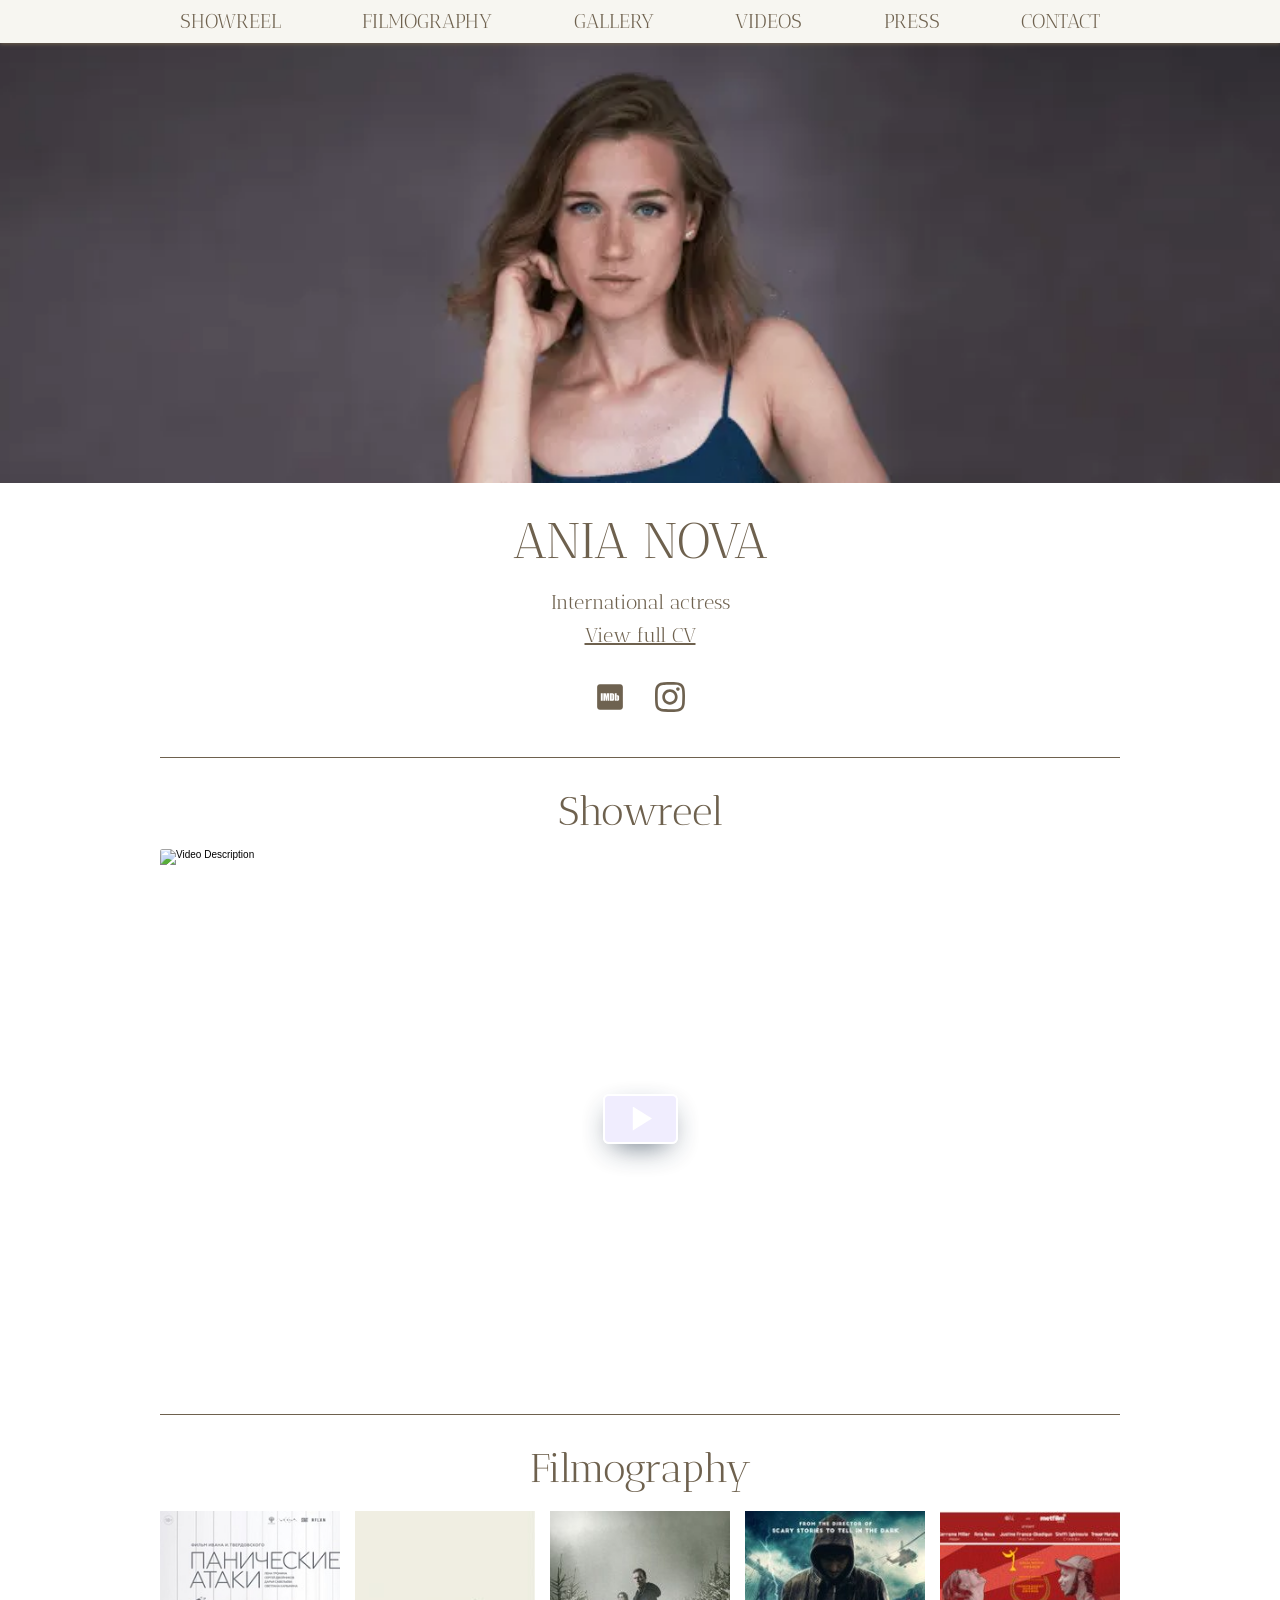
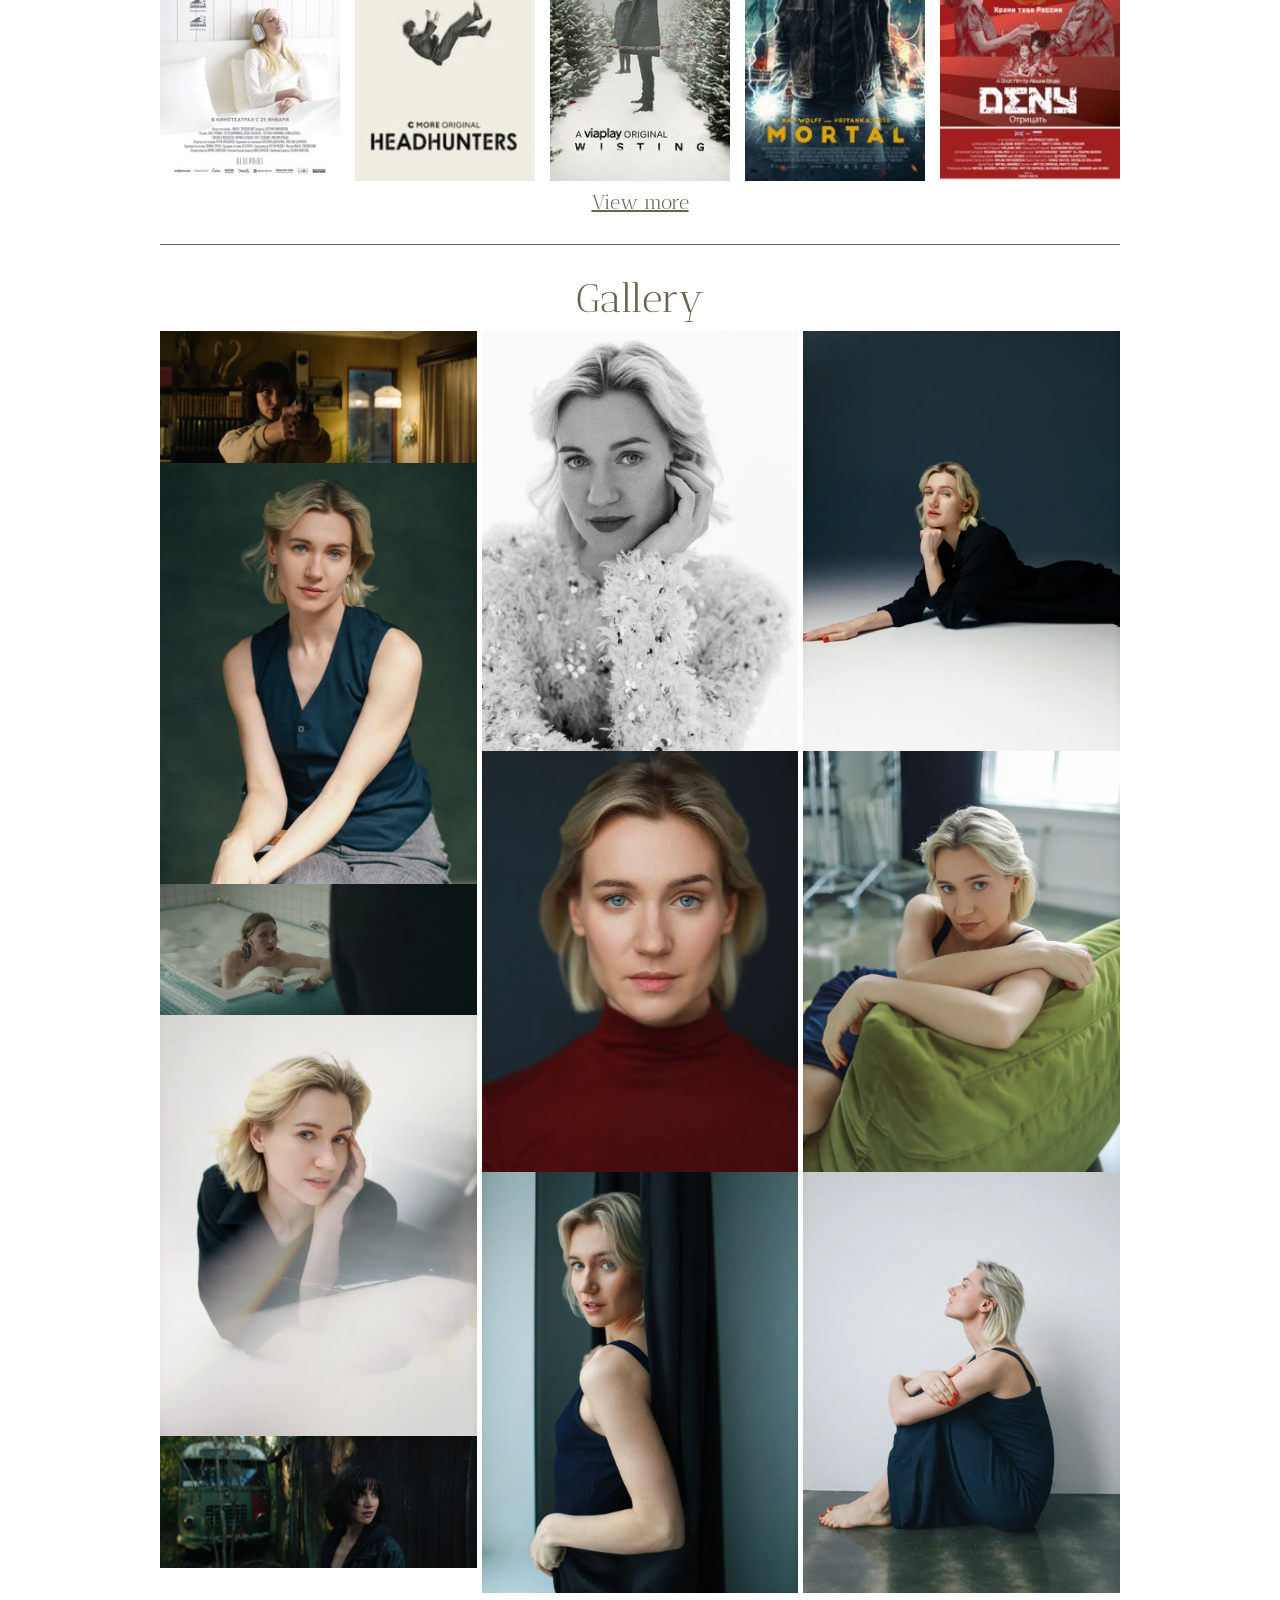
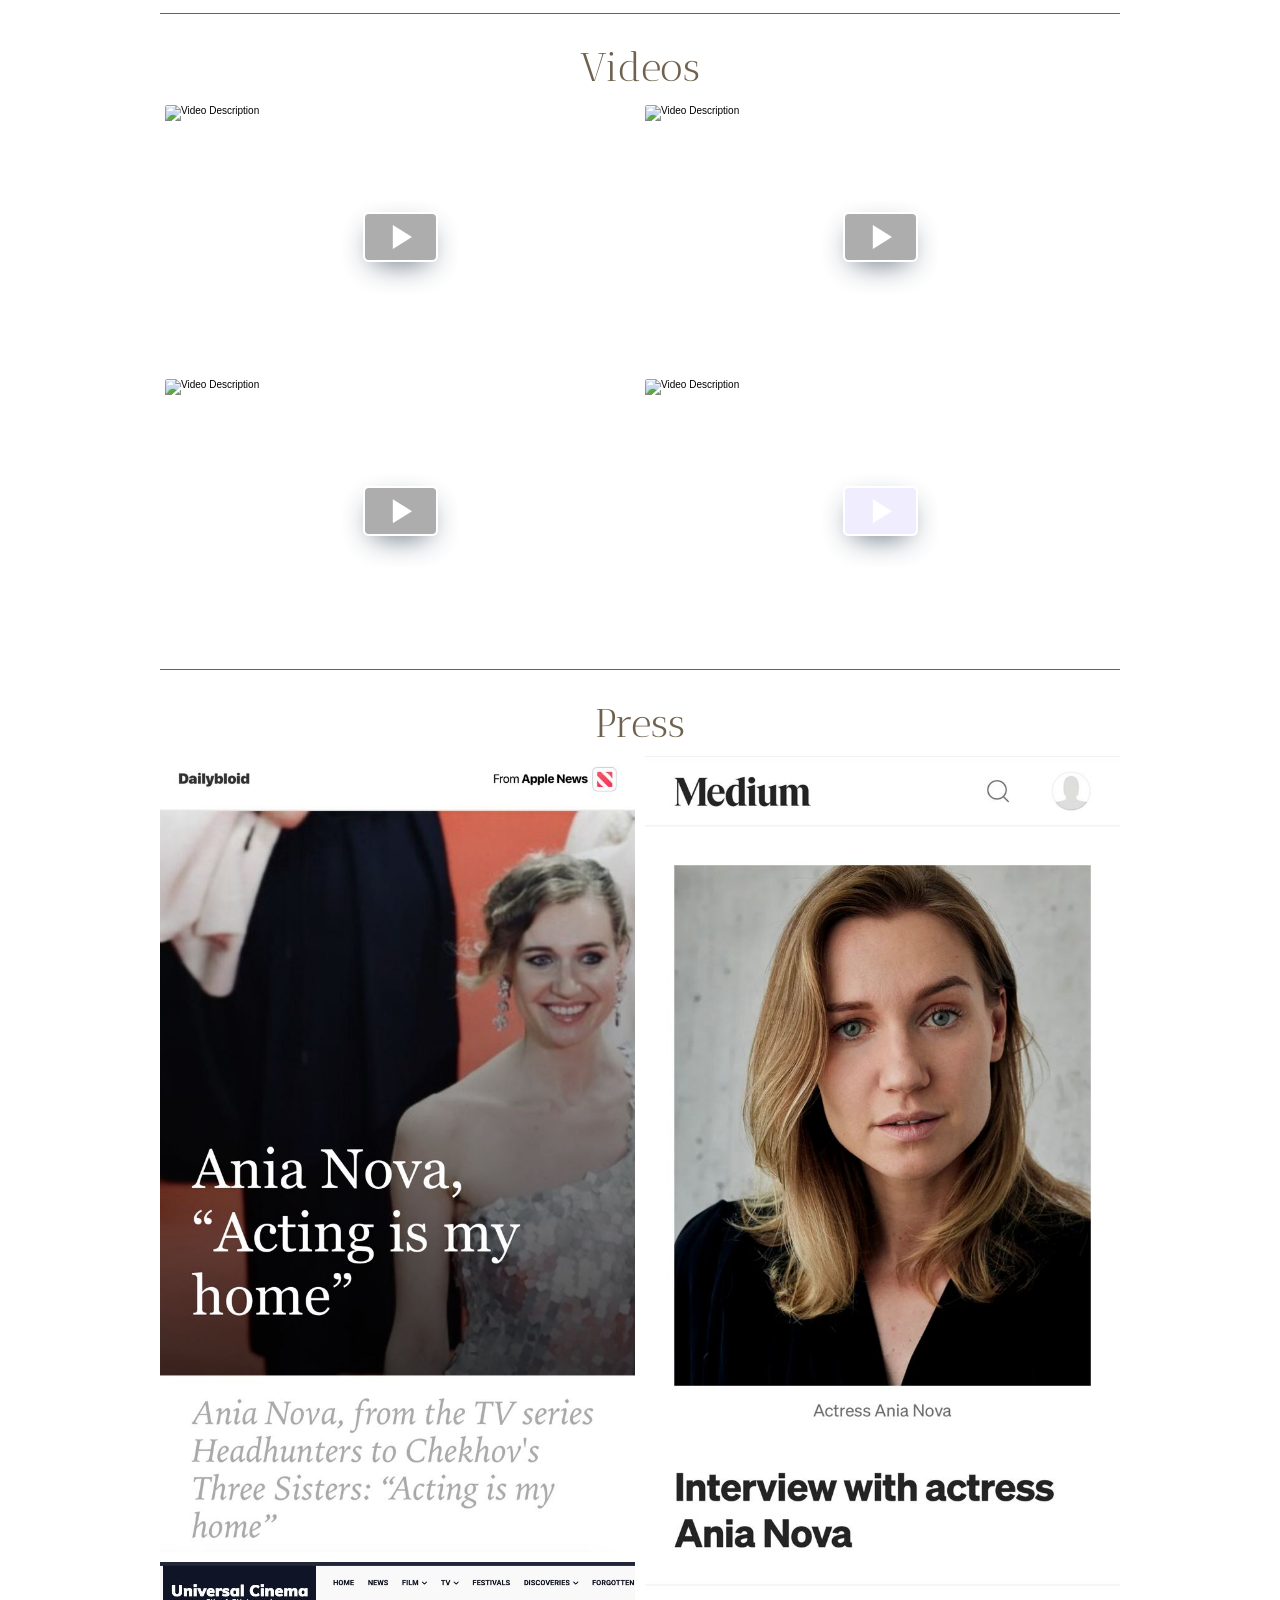
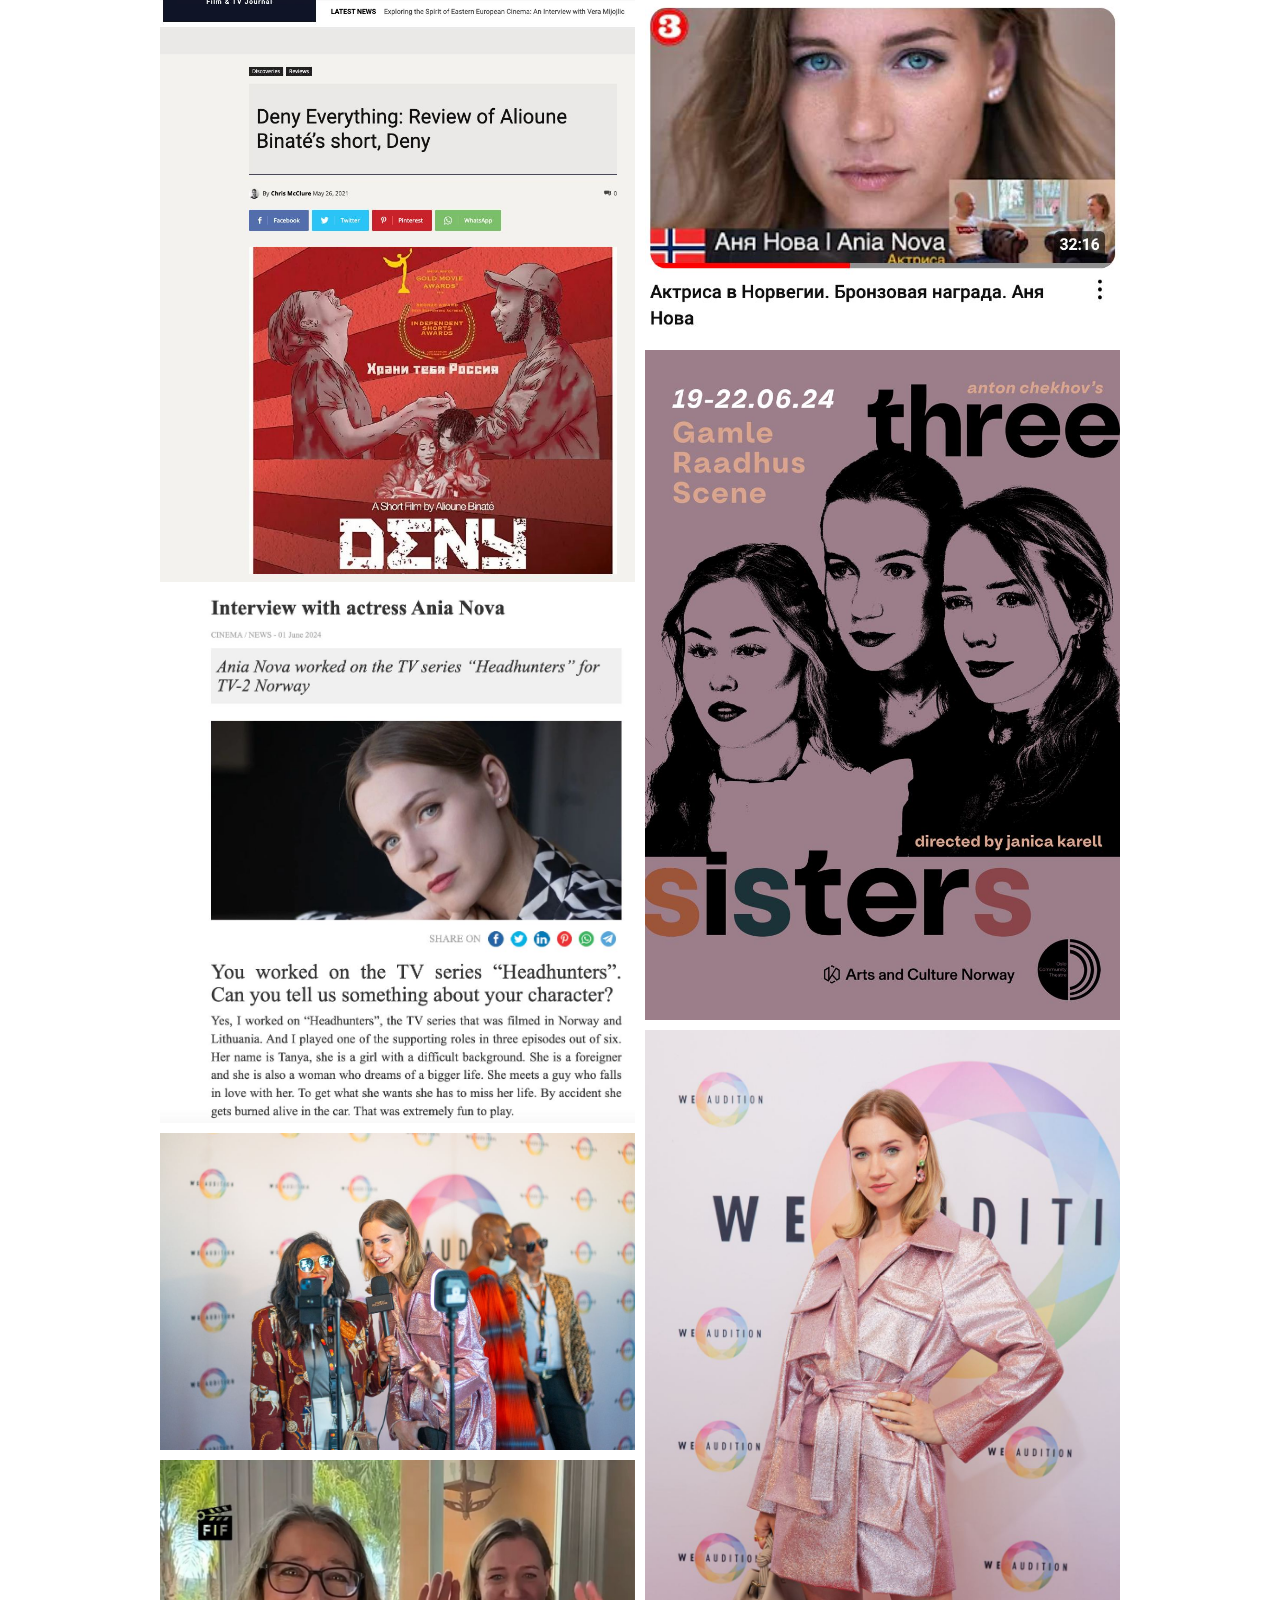
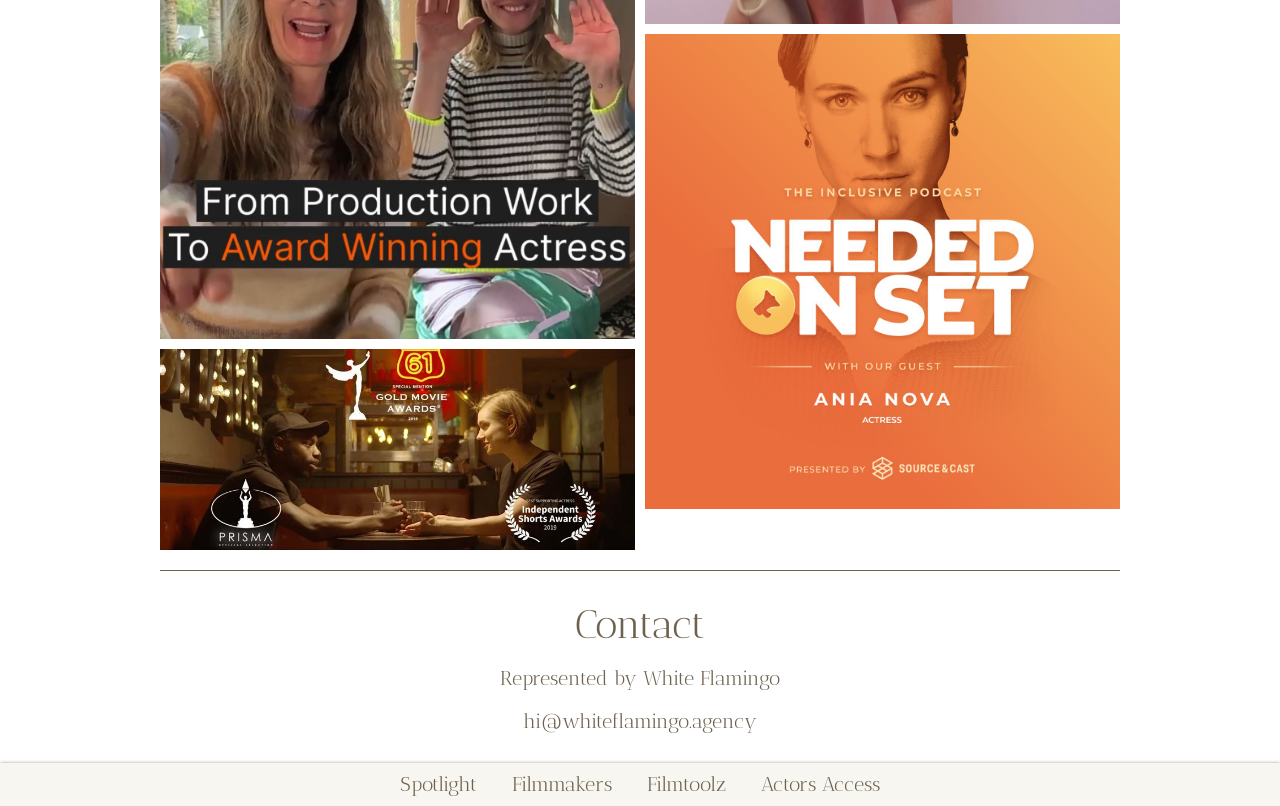
==== index.html @ 38ccf184 "Add files via upload" ====
<!DOCTYPE html>
<html lang="en">
  <head>
    <meta charset="UTF-8" />
    <meta name="description" content="International award-winning actress graduated from MetFilm School London, known for Hysteria (2023), Headhunters (2022), Wisting (2021) ..." />
    <meta http-equiv="X-UA-Compatible" content="IE=edge" />
    <meta name="viewport" content="width=device-width, initial-scale=1.0" />
    <link rel="stylesheet" href="normalize.css" />
    <link rel="stylesheet" href="gallery.css" />
    <link rel="stylesheet" href="styles.css" />
    <link rel="preconnect" href="https://fonts.googleapis.com" />
    <link rel="preconnect" href="https://fonts.gstatic.com" crossorigin />
    <link href="https://fonts.googleapis.com/css2?family=Antic+Didone&display=block" rel="stylesheet" />
    <link href="https://maxcdn.bootstrapcdn.com/font-awesome/4.2.0/css/font-awesome.min.css" rel="stylesheet" />
    <script src="https://cdnjs.cloudflare.com/ajax/libs/jquery/2.1.3/jquery.min.js"></script>
    <title>Ania Nova</title>

    <style>
      body {
          font-family: Arial, sans-serif;
          margin: 0;
          padding: 0;
      }

      .filmography {
          display: grid;
          grid-template-columns: repeat(5, 1fr); /* 5 columns on desktop */
          gap: 10px; /* Space between images */
          padding: 20px;
      }

      .filmography img {
          width: 100%; /* Full width of the grid cell */
          height: auto; /* Maintain aspect ratio */
      }

      /* Mobile styles */
      @media (max-width: 768px) {
          .filmography {
              grid-template-columns: 1fr; /* 1 column on mobile */
          }
      }
  </style>

  </head>

  <body>
    <main>
      <div class="header-outer">
        <div class="topnav-960-container">
          <div class="topnav" id="myTopnav">
            <a href="#showreel">SHOWREEL</a>
            <a href="#filmography">FILMOGRAPHY</a>
            <a href="#gallery">GALLERY</a>
            <a href="#videos">VIDEOS</a>
            <a href="#press">PRESS</a>
            <a href="#contact">CONTACT</a>
            <a href="javascript:void(0);" class="icon" onclick="myFunction()" title="">&#9776;</a>
          </div>
        </div>
      </div>

      <section id="hero-container">
        <picture>
          <source type="image/webp" srcset="./static/hero/ania-nova-hero-911.webp 1x, ./static/hero/ania-nova-hero-1356.webp 1.5x, ./static/hero/ania-nova-hero-1706.webp 2x" />
          <img class="hero-image" src="./static/hero/ania-nova-hero-911.webp" alt="" />
        </picture>
      </section>

      <section id="business-card">
        <h1>ANIA NOVA</h1>
        <div style="text-align: center; width: 100%">
          <p>International actress</p>
          <p style="text-decoration: underline"><a href="./static/Ania%20Nova%20CV.pdf" target="_blank"> View full CV</a></p>
        </div>

        <article id="icons-rename-mf" class="footer-outer" style="background-color: white; width: 25%">
          <div class="footer-inner">
            <div class="horizontal-divider-for-footer-icons">
              <div class="icon-round-container">
                <a href="https://www.imdb.com/name/nm7837597/" target="_blank"><img class="icon-round" src="./static/imdb.svg" alt="something" /></a>
              </div>
              <div class="icon-round-container">
                <a href="https://www.instagram.com/ania__nova/" target="_blank"><img class="icon-round" src="./static/instagram.svg" alt="something" /></a>
              </div>
            </div>
          </div>
        </article>
      </section>

      <section id="showreel">
        <h2>Showreel</h2>

        <vimeo-embed class="yt-video-sizing">
          <img id="vthum-showreel" loading="lazy" src="https://vumbnail.com/894438444.jpg" alt="Video Description" />
          <iframe allowfullscreen data-src="https://player.vimeo.com/video/939138872?autoplay=1" title=""></iframe>
          <button id="vbtn-showreel" class="btn--video" aria-label="Play video" onclick="hideVideoButtonAndThumbnail('vbtn-showreel', 'vthum-showreel')"></button>
        </vimeo-embed>
      </section>

      <section id="filmography">
        <h2>Filmography</h2>
        <div class="horizontal-divider grid-container">
          <a class="poster--a" href="https://imdb.com/title/tt15835240" target="_blank">
            <img class="poster--img" src="./static/IMDB_posters/01 Panic attacks.jpg" alt="" />
          </a>
          <a class="poster--a" href="https://imdb.com/title/tt16303630" target="_blank">
            <img class="poster--img" src="./static/IMDB_posters/01 Headhunters.jpg" alt="" />
          </a>
          <a class="poster--a" href="https://imdb.com/title/tt7875794" target="_blank">
            <img class="poster--img" src="./static/IMDB_posters/02%20Wisting.jpg" alt="" />
          </a>
          <a class="poster--a" href="https://imdb.com/title/tt5715066" target="_blank">
            <img class="poster--img" src="./static/IMDB_posters/04%20Mortal.jpg" alt="" />
          </a>
          <a class="poster--a" href="https://imdb.com/title/tt9715964" target="_blank">
            <img class="poster--img" src="./static/IMDB_posters/05%20Deny.jpg" alt="" />
          </a>

        </div>
      
        <div class="horizontal-divider grid-container display-none" id="hide-me">
          <a class="poster--a" href="https://www.imdb.com/title/tt4192998" target="_blank">
            <img class="poster--img" src="./static/IMDB_posters/06%20Okkupert.jpg" alt="" />
          </a>
          <a class="poster--a" href="https://www.imdb.com/title/tt13397550" target="_blank">
            <img class="poster--img" src="./static/IMDB_posters/07%20Hate%20Speech.jpg" alt="" />
          </a>
          <a class="poster--a" href="https://www.imdb.com/title/tt7510948" target="_blank">
            <img class="poster--img" src="./static/IMDB_posters/08%20Melk.jpg" alt="" />
          </a>
          <a class="poster--a" href="https://www.imdb.com/title/tt8201154" target="_blank">
            <img class="poster--img" src="./static/IMDB_posters/09%20Special%20Delivery.jpg" alt="" />
          </a>
          <a class="poster--a" href="https://www.imdb.com/title/tt11131110" target="_blank">
            <img class="poster--img" src="./static/IMDB_posters/10%20Culture.jpg" alt="" />
          </a>
        </div>
      
        <p id="toggle"><a href="#" onclick="showhide('hide-me', 'toggle', event)">View more</a></p>
      </section>
      
    
    

      <section>
        <h2>Gallery</h2>
        <div id="gallery">
          <img class="gallery-image" src="./static/gallery_photos/Ania%20Nova%20gallery%2001.webp" />
          <img class="gallery-image" src="./static/gallery_photos/Ania%20Nova%20gallery%2002.webp" />
          <img class="gallery-image" src="./static/gallery_photos/Ania%20Nova%20gallery%2003.webp" />
          <img class="gallery-image" src="./static/gallery_photos/Ania%20Nova%20gallery%2004.webp" />
          <img class="gallery-image" src="./static/gallery_photos/Ania%20Nova%20gallery%2005.webp" />
          <img class="gallery-image" src="./static/gallery_photos/Ania%20Nova%20gallery%2006.webp" />
          <img class="gallery-image" src="./static/gallery_photos/Ania%20Nova%20gallery%2007.webp" />
          <img class="gallery-image" src="./static/gallery_photos/Ania%20Nova%20gallery%2008.webp" />
          <img class="gallery-image" src="./static/gallery_photos/Ania%20Nova%20gallery%2009.webp" />
          <img class="gallery-image" src="./static/gallery_photos/Ania%20Nova%20gallery%2010.webp" />
          <img class="gallery-image" src="./static/gallery_photos/Ania%20Nova%20gallery%2011.webp" />
        </div>
        <div class="lightbox">
          <div class="filter"></div>
          <div class="arrowr"></div>
          <div class="arrowl"></div>
          <div class="close"></div>
        </div>
      </section>

      <section id="videos">
        <h2>Videos</h2>
        <div class="horizontal-divider">
          <youtube-embed class="yt-video-sizing">
            <img id="vthum-1" loading="lazy" src="https://vumbnail.com/YBgS_RrrnTM.jpg" alt="Video Description" />
            <iframe allowfullscreen data-src="https://www.youtube.com/embed/YBgS_RrrnTM?autoplay=1" title=""></iframe>
            <button id="vbtn-1" class="btn--video" aria-label="Play video" onclick="hideVideoButtonAndThumbnail('vbtn-1', 'vthum-1')"></button>
          </youtube-embed>
          <youtube-embed class="yt-video-sizing">
            <img id="vthum-2" loading="lazy" src="https://vumbnail.com/tJCIrA6wnP8.jpg" alt="Video Description" />
            <iframe allowfullscreen data-src="https://www.youtube.com/embed/tJCIrA6wnP8?autoplay=1" title=""></iframe>
            <button id="vbtn-2" class="btn--video" aria-label="Play video" onclick="hideVideoButtonAndThumbnail('vbtn-2', 'vthum-2')"></button>
          </youtube-embed>
        </div>
        <div class="horizontal-divider">
          <youtube-embed class="yt-video-sizing">
            <img id="vthum-3" loading="lazy" src="https://vumbnail.com/aD2Xcx1De3Y.jpg" alt="Video Description" />
            <iframe allowfullscreen data-src="https://www.youtube.com/embed/aD2Xcx1De3Y?autoplay=1" title=""></iframe>
            <button id="vbtn-3" class="btn--video" aria-label="Play video" onclick="hideVideoButtonAndThumbnail('vbtn-3', 'vthum-3')"></button>
          </youtube-embed>
          <vimeo-embed class="yt-video-sizing">
            <img id="vthum-4" loading="lazy" src="https://vumbnail.com/377251531.jpg" alt="Video Description" />
            <iframe allowfullscreen data-src="https://player.vimeo.com/video/377251531?autoplay=1" title=""></iframe>
            <button id="vbtn-4" class="btn--video" aria-label="Play video" onclick="hideVideoButtonAndThumbnail('vbtn-4', 'vthum-4')"></button>
          </vimeo-embed>
        </div>
      </section>

      <section id="press" class="press-gallery">
        <h2>Press</h2>
        <div class="gallery-container">
          <div class="column">
            <a href="https://apple.news/AExZWTBQUTXGRro47r0AOOw" target="_blank">
              <img src="./static/press/press - 1.jpg" alt="Press Image 1" />
            </a>
            <a href="https://universalcinema.ca/deny-everything-review-of-alioune-binates-short-deny" target="_blank">
              <img src="./static/press/press - 3.jpg" alt="Press Image 3" />
            </a>
            <a href="https://www.dailybloid.com/news/interview-with-actress-ania-nova-new-movie" target="_blank">
              <img src="./static/press/press - 5.jpg" alt="Press Image 5" />
            </a>
            <a href="https://www.instagram.com/p/C7FEp3TJ0QE/?hl=en" target="_blank">
              <img src="./static/press/press - 7.jpg" alt="Press Image 7" />
            </a>
            <a href="https://youtu.be/ALDCPjLMymM?si=YzaLNOAe88WXepnW" target="_blank">
              <img src="./static/press/press - 9.jpg" alt="Press Image 9" />
            </a>
            <a href="https://apple.news/AExZWTBQUTXGRro47r0AOOw" target="_blank">
              <img src="./static/press/press - 0.jpg" alt="Press Image 0" />
            </a>
          </div>
          <div class="column">
            <a href="https://medium.com/@ragugini-francis/interview-with-actress-ania-nova-132566e0c3d3" target="_blank">
              <img src="./static/press/press - 2.jpg" alt="Press Image 2" />
            </a>
            <a href="https://youtu.be/hZvH9u98zgw?si=ymjQbpvPQ9-geVkL" target="_blank">
              <img src="./static/press/press - 4.jpg" alt="Press Image 4" />
            </a>
            <a href="https://apple.news/AExZWTBQUTXGRro47r0AOOw" target="_blank">
              <img src="./static/press/press - 6.jpg" alt="Press Image 6" />
            </a>
            <a href="https://www.instagram.com/p/C7FEp3TJ0QE/?hl=en" target="_blank">
              <img src="./static/press/press - 8.jpg" alt="Press Image 8" />
            </a>
            <a href="https://open.spotify.com/episode/42BMWOS7iEh6ePdpEwfuPN" target="_blank">
              <img src="./static/press/press - 10.jpg" alt="Press Image 10" />
            </a>
          </div>
        </div>
      </section>

      <section id="contact">
        <h2>Contact</h2>
        <p><a href="https://www.whiteflamingo.agency/actors/ania-nova" target="_blank">Represented by White Flamingo</a></p>
        <p><a href="mailto:hi@whiteflamingo.agency">hi@whiteflamingo.agency</a></p>
      </section>

      <footer class="header-outer">
        <div style="width: 50rem" class="footer-inner">
          <div class="horizontal-divider">
            <a class="footer-text" href="https://www.spotlight.com/0011-4532-8639" target="_blank">Spotlight</a>
            <a class="footer-text" href="https://www.filmmakers.eu/actors/ania-nova" target="_blank">Filmmakers</a>
            <a class="footer-text" href="https://casting.filmtoolz.ru/3342917" target="_blank">Filmtoolz</a>
            <a class="footer-text" href="https://resumes.actorsaccess.com/ania-nova" target="_blank">Actors Access</a>
          </div>
        </div>
      </footer>
    </main>

    <script>
      // MOBILE TOPNAV
      function myFunction() {
        var x = document.getElementById("myTopnav");
        if (x.className === "topnav") {
          x.className += " responsive";
        } else {
          x.className = "topnav";
        }
      }

      // YOUTUBE AND VIMEO LAZY LOAD
      document.querySelectorAll(":is(vimeo-embed, youtube-embed) button").forEach((button) =>
        button.addEventListener("click", () => {
          const video = button.previousElementSibling;
          video.src = video.dataset.src;
          // Hide the button and the thumbnail image
          button.classList.add('hide-video-ui');
          const img = video.previousElementSibling;
          if (img && img.tagName === 'IMG') {
            img.classList.add('hide-video-ui');
          }
        })
      );

      // Fix for inline onclick handlers
      function hideVideoButtonAndThumbnail(btnId, imgId) {
        var btn = document.getElementById(btnId);
        var img = document.getElementById(imgId);
        if (btn) btn.classList.add('hide-video-ui');
        if (img) img.classList.add('hide-video-ui');
        // Set iframe src to start playback
        if (btn) {
          var iframe = btn.previousElementSibling;
          if (iframe && iframe.tagName === 'IFRAME' && iframe.dataset.src) {
            iframe.src = iframe.dataset.src;
          }
        }
      }

      // SHOW AND HIDE ELEMENTS
      function showhide(idone, idtwo, event) {
    event.preventDefault(); // Prevent default anchor click behavior
    const hideMe = document.getElementById(idone);
    const toggle = document.getElementById(idtwo);
    
    if (hideMe.classList.contains("display-none")) {
        hideMe.classList.remove("display-none");
        toggle.innerHTML = 'View less'; // Change link text
    } else {
        hideMe.classList.add("display-none");
        toggle.innerHTML = 'View more'; // Change link text back
    }
}


      // MASONRY GALLERY

      $(window).load(function () {
        $(".gallery-image").click(function () {
          $(".lightbox").fadeIn(300);
          $(".lightbox").append("<img src='" + $(this).attr("src") + "' alt='" + $(this).attr("alt") + "' />");
          $(".filter").css("background-image", "url(" + $(this).attr("src") + ")");
          $("html").css("overflow", "hidden");
          if ($(this).is(":last-child")) {
            $(".arrowr").css("display", "none");
            $(".arrowl").css("display", "block");
          } else if ($(this).is(":first-child")) {
            $(".arrowr").css("display", "block");
            $(".arrowl").css("display", "none");
          } else {
            $(".arrowr").css("display", "block");
            $(".arrowl").css("display", "block");
          }
        });

        $(".close").click(function () {
          $(".lightbox").fadeOut(300);
          $("h1").remove();
          $(".lightbox img").remove();
          $("html").css("overflow", "auto");
        });

        $(document).keyup(function (e) {
          if (e.keyCode == 27) {
            $(".lightbox").fadeOut(300);
            $(".lightbox img").remove();
            $("html").css("overflow", "auto");
          }
        });

        $(".arrowr").click(function () {
          var imgSrc = $(".lightbox img").attr("src");
          var search = $("#gallery").find("img[src$='" + imgSrc + "']");
          var newImage = search.next().attr("src");
          $(".lightbox img").attr("src", newImage);
          $(".filter").css("background-image", "url(" + newImage + ")");

          if (!search.next().is(":last-child")) {
            $(".arrowl").css("display", "block");
          } else {
            $(".arrowr").css("display", "none");
          }
        });

        $(".arrowl").click(function () {
          var imgSrc = $(".lightbox img").attr("src");
          var search = $("#gallery").find("img[src$='" + imgSrc + "']");
          var newImage = search.prev().attr("src");
          $(".lightbox img").attr("src", newImage);
          $(".filter").css("background-image", "url(" + newImage + ")");

          if (!search.prev().is(":first-child")) {
            $(".arrowr").css("display", "block");
          } else {
            $(".arrowl").css("display", "none");
          }
        });
      });
    </script>
  </body>
</html>
---- gallery.css ----
#gallery {
  column-count: 3;
  column-width: auto;
  column-gap: 5px;
}

.gallery-image {
  width: 100%;
  cursor: pointer;
}

.lightbox {
  position: fixed;
  width: 100%;
  height: 100%;
  top: 0;
  display: none;
  background: #7f8c8d;
  perspective: 1000;
  z-index: 3;
}

.filter {
  position: absolute;
  width: 100%;
  height: 100%;
  filter: blur(20px);
  opacity: 0.5;
  background-position: center;
  background-size: cover;
}

.lightbox img {
  position: absolute;
  top: 50%;
  left: 50%;
  transform: translate(-50%, -50%) rotateY(0deg);
  max-height: 95vh;
  max-width: calc(95vw - 100px);
  transition: 0.8s cubic-bezier(0.7, 0, 0.4, 1);
  transform-style: preserve-3d;
  object-fit: contain;
}

[class^="arrow"] {
  height: 200px;
  width: 50px;
  background: rgba(0, 0, 0, 0.4);
  position: absolute;
  top: 50%;
  transform: translateY(-50%);
  cursor: pointer;
}

[class^="arrow"]:after {
  content: '';
  position: absolute;
  top: 50%;
  left: 50%;
  transform: translate(-50%, -50%) rotate(-45deg);
  width: 15px;
  height: 15px;
}

.arrowr {
  right: 0;
}

.arrowr:after {
  border-right: 1px solid white;
  border-bottom: 1px solid white;
}

.arrowl {
  left: 0;
}

.arrowl:after {
  border-left: 1px solid white;
  border-top: 1px solid white;
}

.close {
  position: absolute;
  right: 0;
  width: 50px;
  height: 50px;
  background: rgba(0, 0, 0, 0.4);
  margin: 20px;
  cursor: pointer;
}

.close:after,
.close:before {
  content: '';
  position: absolute;
  top: 50%;
  left: 50%;
  width: 1px;
  height: 100%;
  background: white;
}

.close:after {
  transform: translate(-50%, -50%) rotate(-45deg);
}

.close:before {
  transform: translate(-50%, -50%) rotate(45deg);
}
---- styles.css ----
/* SETUP */

* {
  box-sizing: border-box;
}

:root {
  --color-background: rgb(247, 246, 241);
  --color-primary: rgb(110, 97, 78);
  --color-btn-bg: rgb(254, 250, 222);
}

html {
  font-size: 62.5%;
  scroll-behavior: smooth;
  scroll-padding: 4rem;
} /* 62.5% of 16px = 10px */

body {
  display: flex;
  justify-content: center;
  background-color: white;
  overflow-x: hidden;
  padding: 0 2rem;
}

main {
  align-items: center;
  display: flex;
  flex-direction: column;
  width: 960px;
}

/* NAVBAR */

.header-outer {
  display: flex;
  align-items: center;
  flex-direction: row;
  width: 100vw;
  background-color: var(--color-background);
  position: sticky;
  top: 0;
  justify-content: center;
  box-shadow: 0 1px 4px var(--color-primary);
  z-index: 2;
}

.topnav-960-container {
  width: 960px;
}

.topnav {
  overflow: hidden;
  background-color: var(--color-background);
  position: sticky;
  top: 0;
  display: flex;
  align-items: center;
  flex-direction: row;
  justify-content: space-between;
  width: 100%;
}

.topnav a {
  float: left;
  display: block;
  color: var(--color-primary);
  text-align: center;
  padding: 1rem 2rem;
  text-decoration: none;
  font-size: 2rem;
}

#logo {
  width: 10rem;
}

.topnav .icon {
  display: none;
}

/* HERO */

#hero-container {
  padding: 0;
  overflow: hidden;
  display: flex;
  flex-direction: column;
  justify-content: center;
  align-items: center;
  width: 100vw;
  height: 44rem;
}

@keyframes hero-fadeIn {
  0% {
    opacity: 0.2;
  }
  100% {
    opacity: 1;
  }
}

.hero-image {
  animation: hero-fadeIn 1s;
  width: 100vw;
  height: 44rem;
  object-fit: cover;
}

/* YOUTUBE VIDEO */

.yt-video-sizing {
  width: 100%;
  aspect-ratio: 16 / 9;
  padding: 1rem;
  border: none;
  margin: 0.5rem;
}

.poster--img {
  width: 180px;
  padding-top: 1rem;
}

.display-none {
  display: none !important;
}

#toggle {
  text-decoration: underline;
}

/* OTHER */

section {
  width: 100%;
  padding: 20px 0;
  display: flex;
  flex-direction: column;
  align-items: center;
}

.horizontal-divider {
  display: flex;
  flex-direction: row;
  align-items: center;
  width: 100%;
  justify-content: space-between;
}

.horizontal-divider-for-footer-icons {
  display: flex;
  flex-direction: row;
  align-items: center;
  width: 100%;
  justify-content: space-between;
}

h1,
h2,
p,
li,
a {
  font-family: "Antic Didone", serif;
  font-weight: 200;
  color: var(--color-primary);
}

h1 {
  font-size: 5rem;
  margin: 1rem;
}

h2 {
  font-size: 4rem;
  margin: 1rem;
}

p {
  font-size: 2rem;
  margin: 1rem;
}

input,
textarea {
  width: 100%;
}

button {
  border: 2px solid var(--color-primary);
  padding: 1rem 2rem;
  margin: 20px 0;
  border-radius: 4px;
  font-size: 1.6rem;
  background-color: var(--color-btn-bg);
  color: var(--color-primary);
  transition: transform 0.2s, background-color 0.2s;
  cursor: pointer;
}

button:hover {
  background-color: rgb(244, 238, 193);
  transform: translate(0, 1px) scale(1.1, 1.1);
}

button:active {
  background-color: rgb(243, 231, 137);
  transform: translate(0, 3px) scale(1.2, 1.2);
}

.button-link:hover {
  text-decoration: none;
}

/* BUTTONS END */

section:not(:first-of-type):not(:last-of-type) {
  border-bottom: 1px solid var(--color-primary);
}

footer {
  background-color: var(--color-primary);
  width: 100vw;
}

a {
  color: var(--color-primary);
  text-decoration: none;
}

a:hover {
  text-decoration: underline;
}

.footer-outer {
  display: flex;
  align-items: center;
  flex-direction: row;
  width: 100vw;
  background-color: var(--color-background);
  justify-content: center;
}

.footer-inner {
  display: flex;
  align-items: center;
  flex-direction: column;
  justify-content: space-between;
  width: 12rem;
}

.icon-round-container {
  margin: 2rem;
  display: flex;
  justify-content: center;
  align-items: center;
  width: 2rem;
  height: 4rem;
  border-radius: 50%;
}

.icon-round {
  width: 3rem;
  filter: invert(40%) sepia(5%) saturate(1617%) hue-rotate(356deg) brightness(94%) contrast(92%); /* there was an issue with an icon (no longer presented), can replace with fill */
}

.footer-text {
  color: var(--color-primary);
  font-size: 2rem;
  font-family: "Antic Didone", serif;
  margin: 1rem;
}

.outer-footer {
  margin-bottom: 2rem;
}

::placeholder {
  font-family: "Antic Didone", serif;
  font-size: 1.6rem;
  color: rgb(79, 79, 79);
}

input {
  box-sizing: border-box;
  margin: 0 0 2rem 0;
  padding: 1rem;
  width: 100%;
  font-size: 1.6rem;
}

textarea {
  box-sizing: border-box;
  margin: 0;
  padding: 1rem;
  width: 100%;
  resize: none;
  font-size: 1.6rem;
}

#btn-submit {
  margin-bottom: 0;
}

input:focus,
textarea:focus {
  outline: 0;
}

@media screen and (max-width: 960px) {
  .horizontal-divider {
    flex-direction: column;
  }
  main {
    width: 100%;
  }
  h3 {
    text-align: center;
  }
  span {
    display: none;
  }
  .mobile-above-961 {
    display: none;
  }
  .mobile-below-960 {
    display: block;
  }

  .icon-round-container {
    width: 4rem;
    height: 4rem;
  }
  .icon-round {
    width: 2rem;
    color: var(--color-primary) !important;
  }

  .topnav a {
    display: none;
  }
  .topnav a.icon {
    float: right;
    display: block;
  }
  .topnav.responsive {
    position: relative;
    width: 100vw;
    display: block;
  }
  .topnav.responsive .icon {
    position: absolute;
    left: 0;
    top: 0;
  }
  .topnav.responsive a {
    float: none;
    display: block;
    text-align: center;
  }
}

/* ========================= YouTube and Vimeo lazy load ========================= */

:is(vimeo-embed, youtube-embed) {
  aspect-ratio: 16 / 9;
  border-radius: var(--video-embed-bdrs, 0.25em);
  display: grid;
  inline-size: 100%;
  position: relative;
  z-index: 1;
}
:is(vimeo-embed, youtube-embed) button {
  background-color: var(--button-bgc, rgba(0, 0, 0, 0.4)); /* #F00 */
  block-size: var(--button-h, 50px);
  border: 0.2rem solid white;
  box-shadow: rgb(38, 57, 77) 0px 10px 30px -10px;
  border-radius: var(--button-bdrs, 0.6rem);
  display: grid;
  inline-size: var(--button-w, 75px);
  opacity: var(--button-op, 0.8);
  position: absolute;
  place-self: center;
  transition: all 0.2s ease-in;
}
:is(vimeo-embed, youtube-embed) button::before {
  aspect-ratio: 1 / 1;
  background: #fff;
  block-size: 1.5em;
  clip-path: polygon(20% 0%, 20% 100%, 100% 50%);
  content: "";
  place-self: center;
}
:is(vimeo-embed, youtube-embed) :is(iframe, img) {
  block-size: 100%;
  border: 0;
  border-radius: inherit;
  inline-size: 100%;
  inset: 0;
  object-fit: cover;
  position: absolute;
}
:is(vimeo-embed button) {
  --button-bgc: rgba(68, 35, 232, 0.1);
} /* #00adef */
:is(vimeo-embed, youtube-embed):hover button {
  --button-op: 1;
}

:is(vimeo-embed, youtube-embed) button.hide-video-ui {
  display: none !important;
}
:is(vimeo-embed, youtube-embed) img.hide-video-ui,
:is(youtube-embed) img.hide-video-ui {
  display: none !important;
}

.press-gallery {
  display: flex;
  justify-content: center;
}

.gallery-container {
  display: flex;
  gap: 10px;
}

.column {
  display: flex;
  flex-direction: column;
  gap: 10px;
}

img {
  width: 100%;
  display: block;
}

.gallery-container img {
  height: auto;
  max-width: 100%;
  object-fit: cover;
}
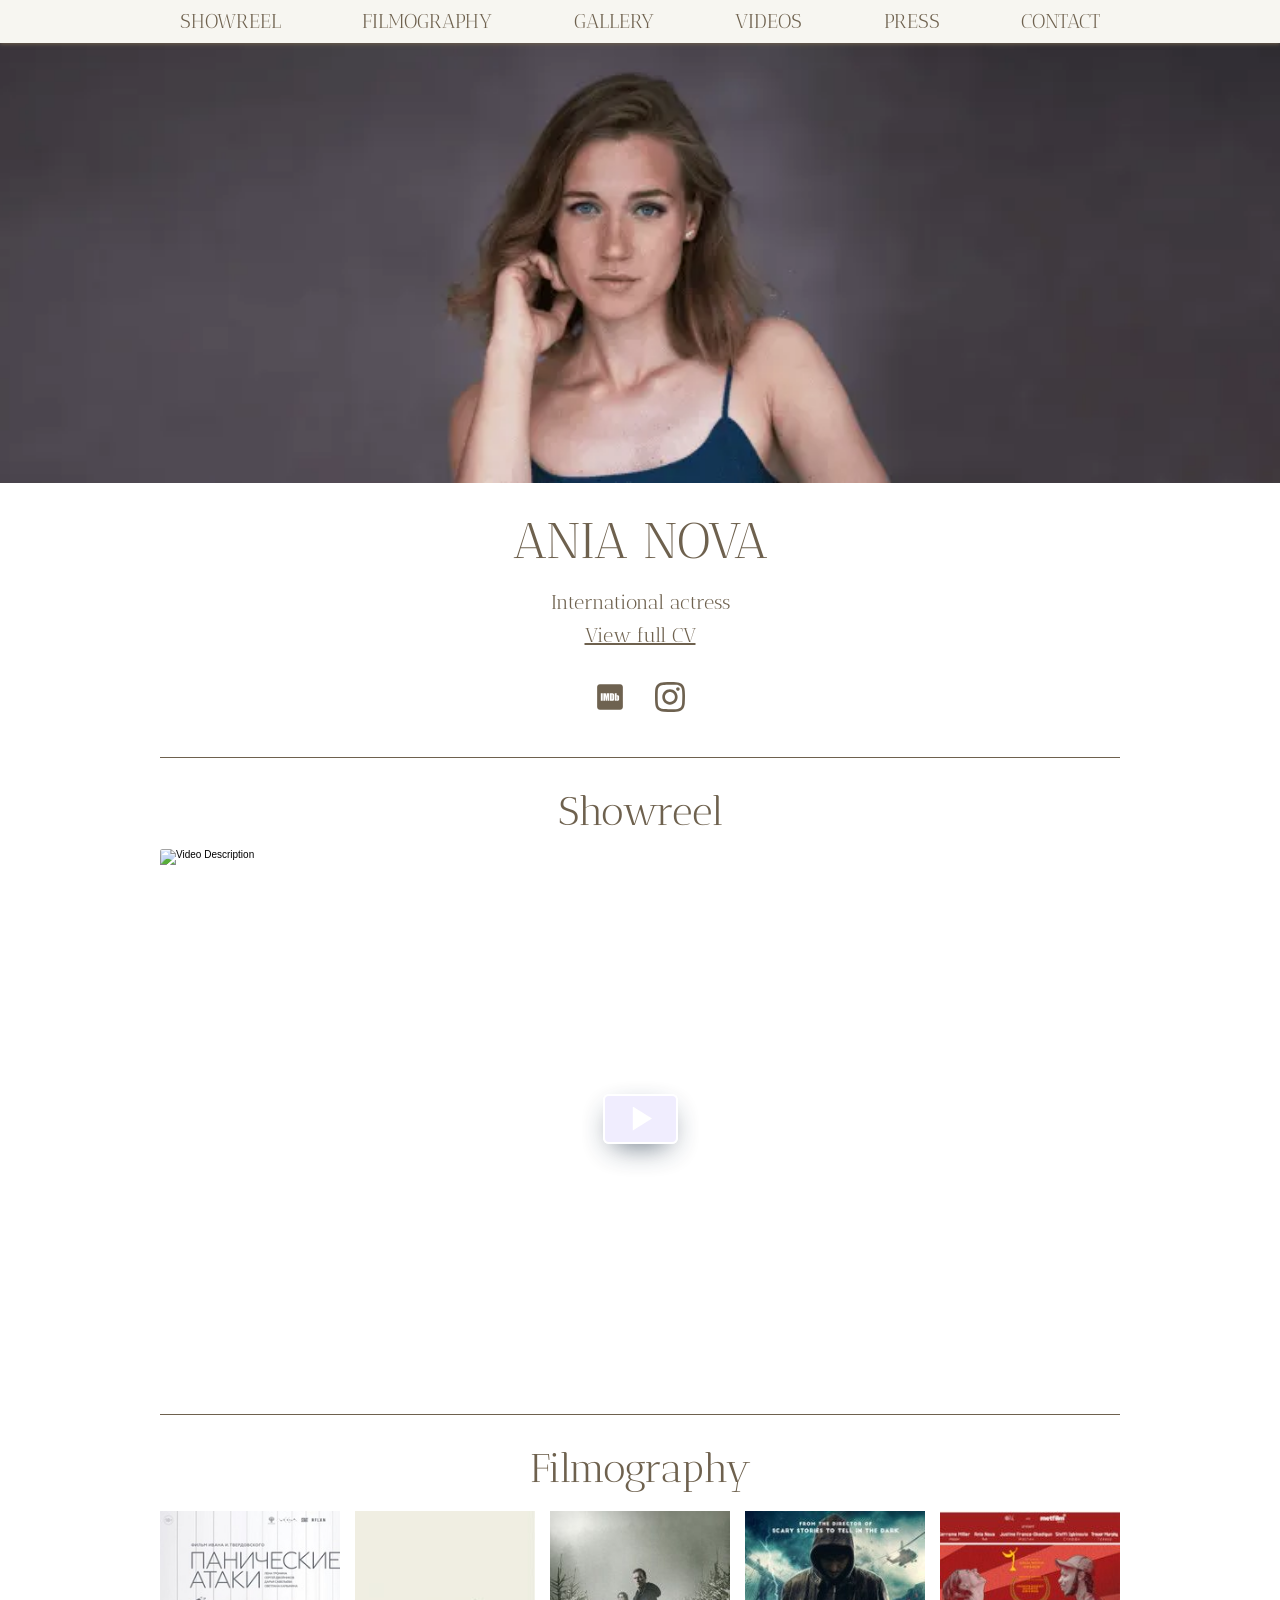
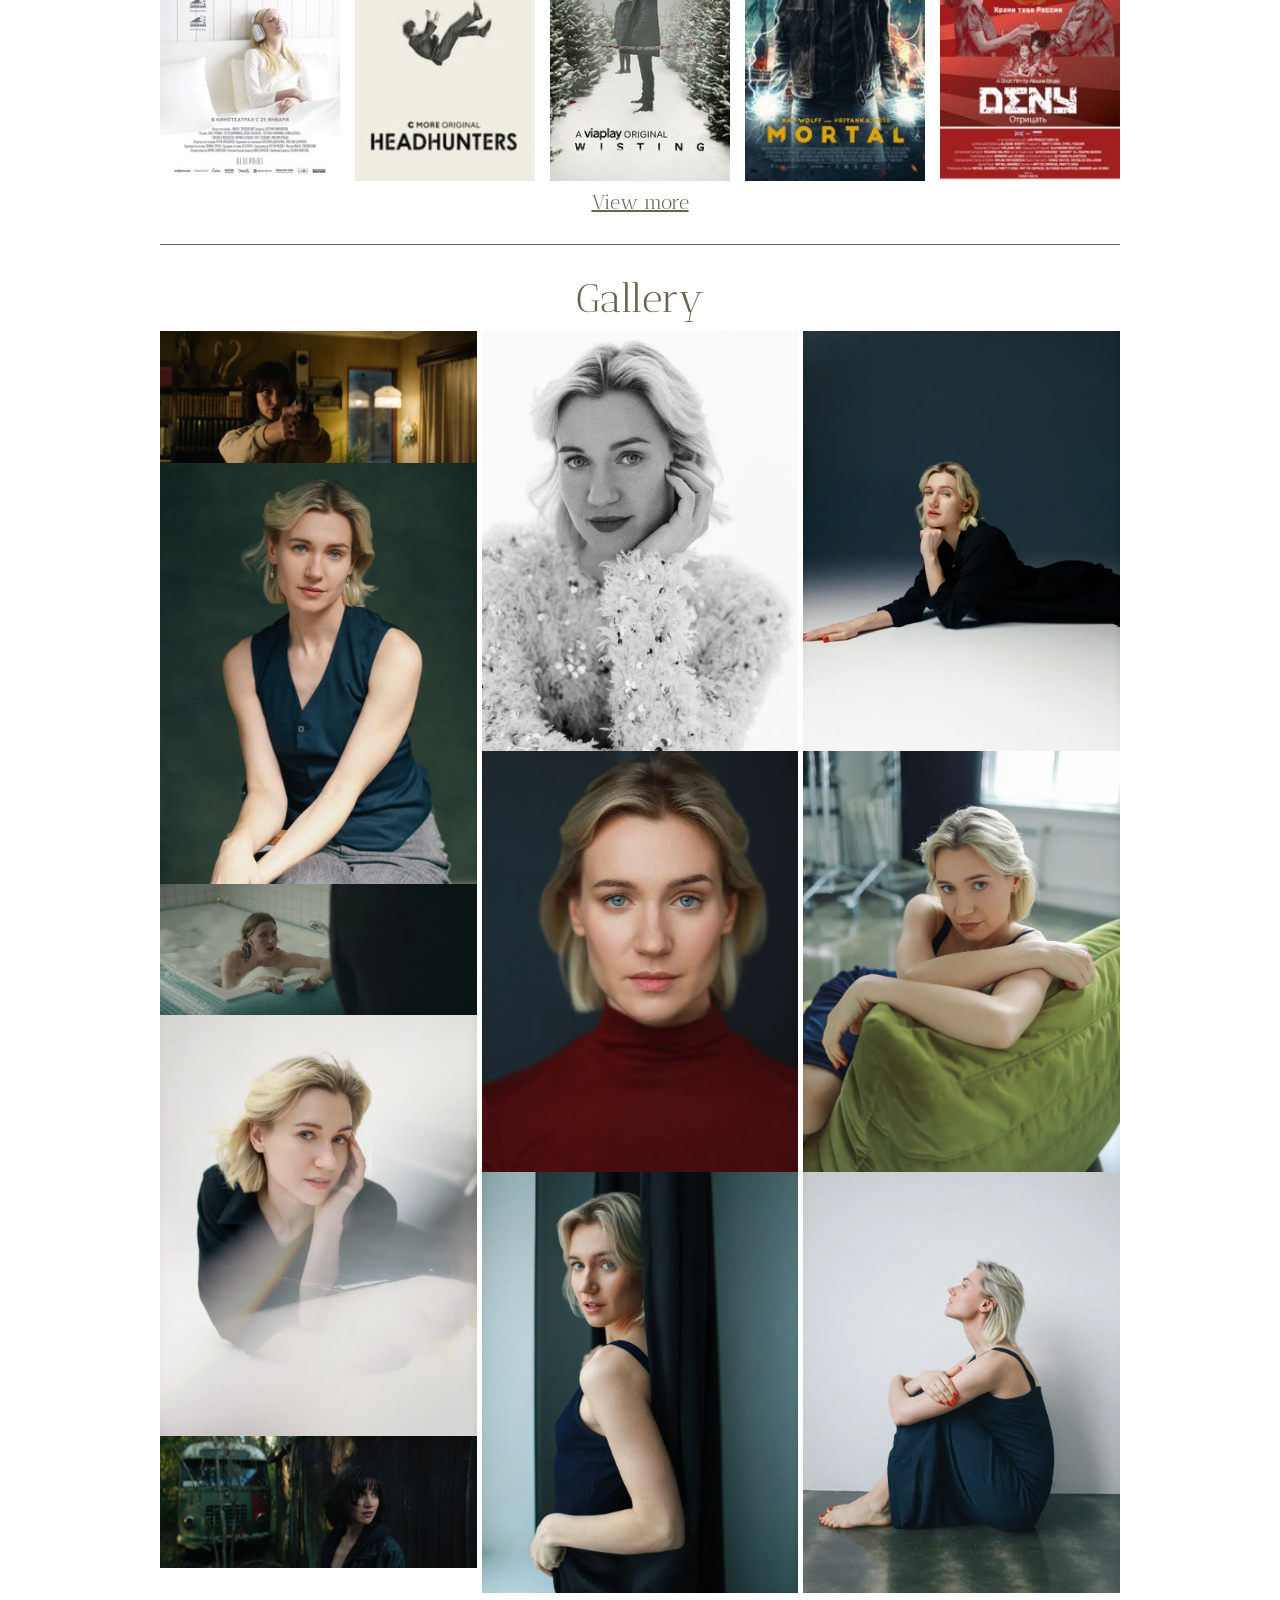
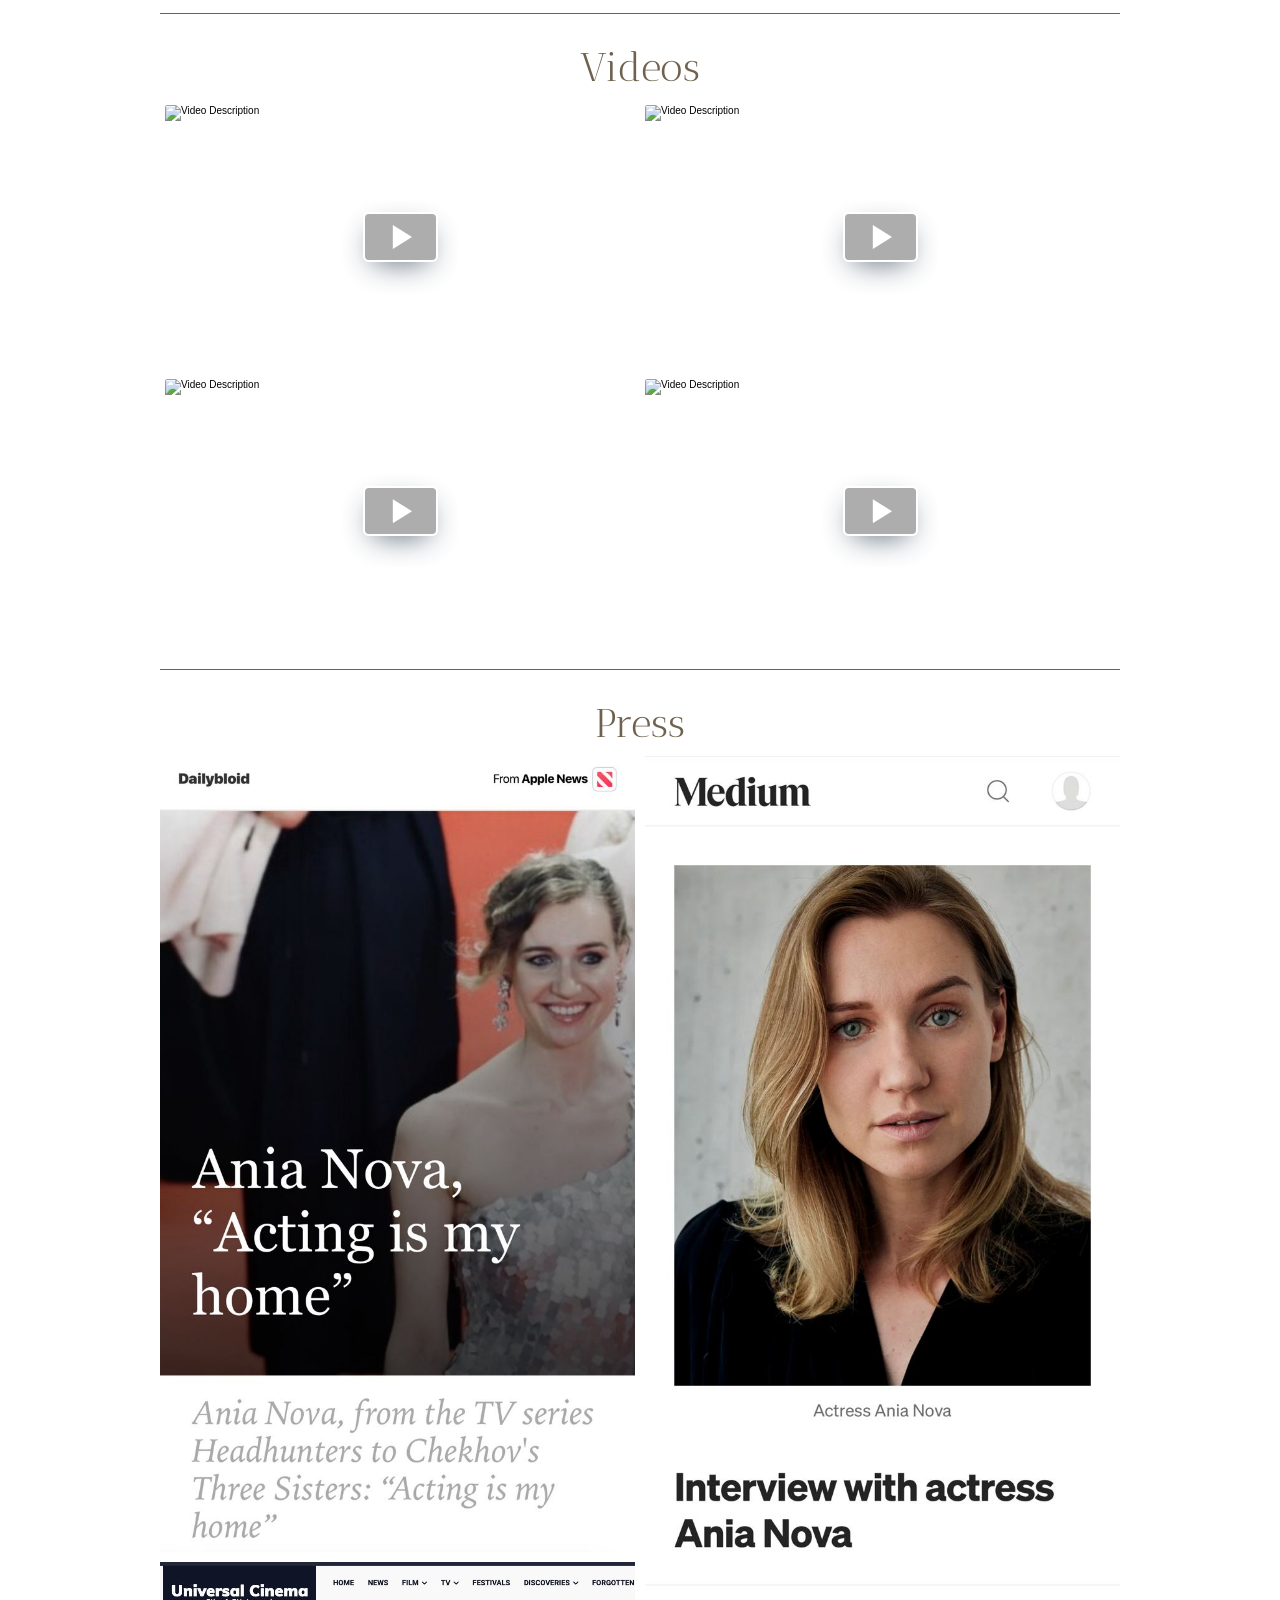
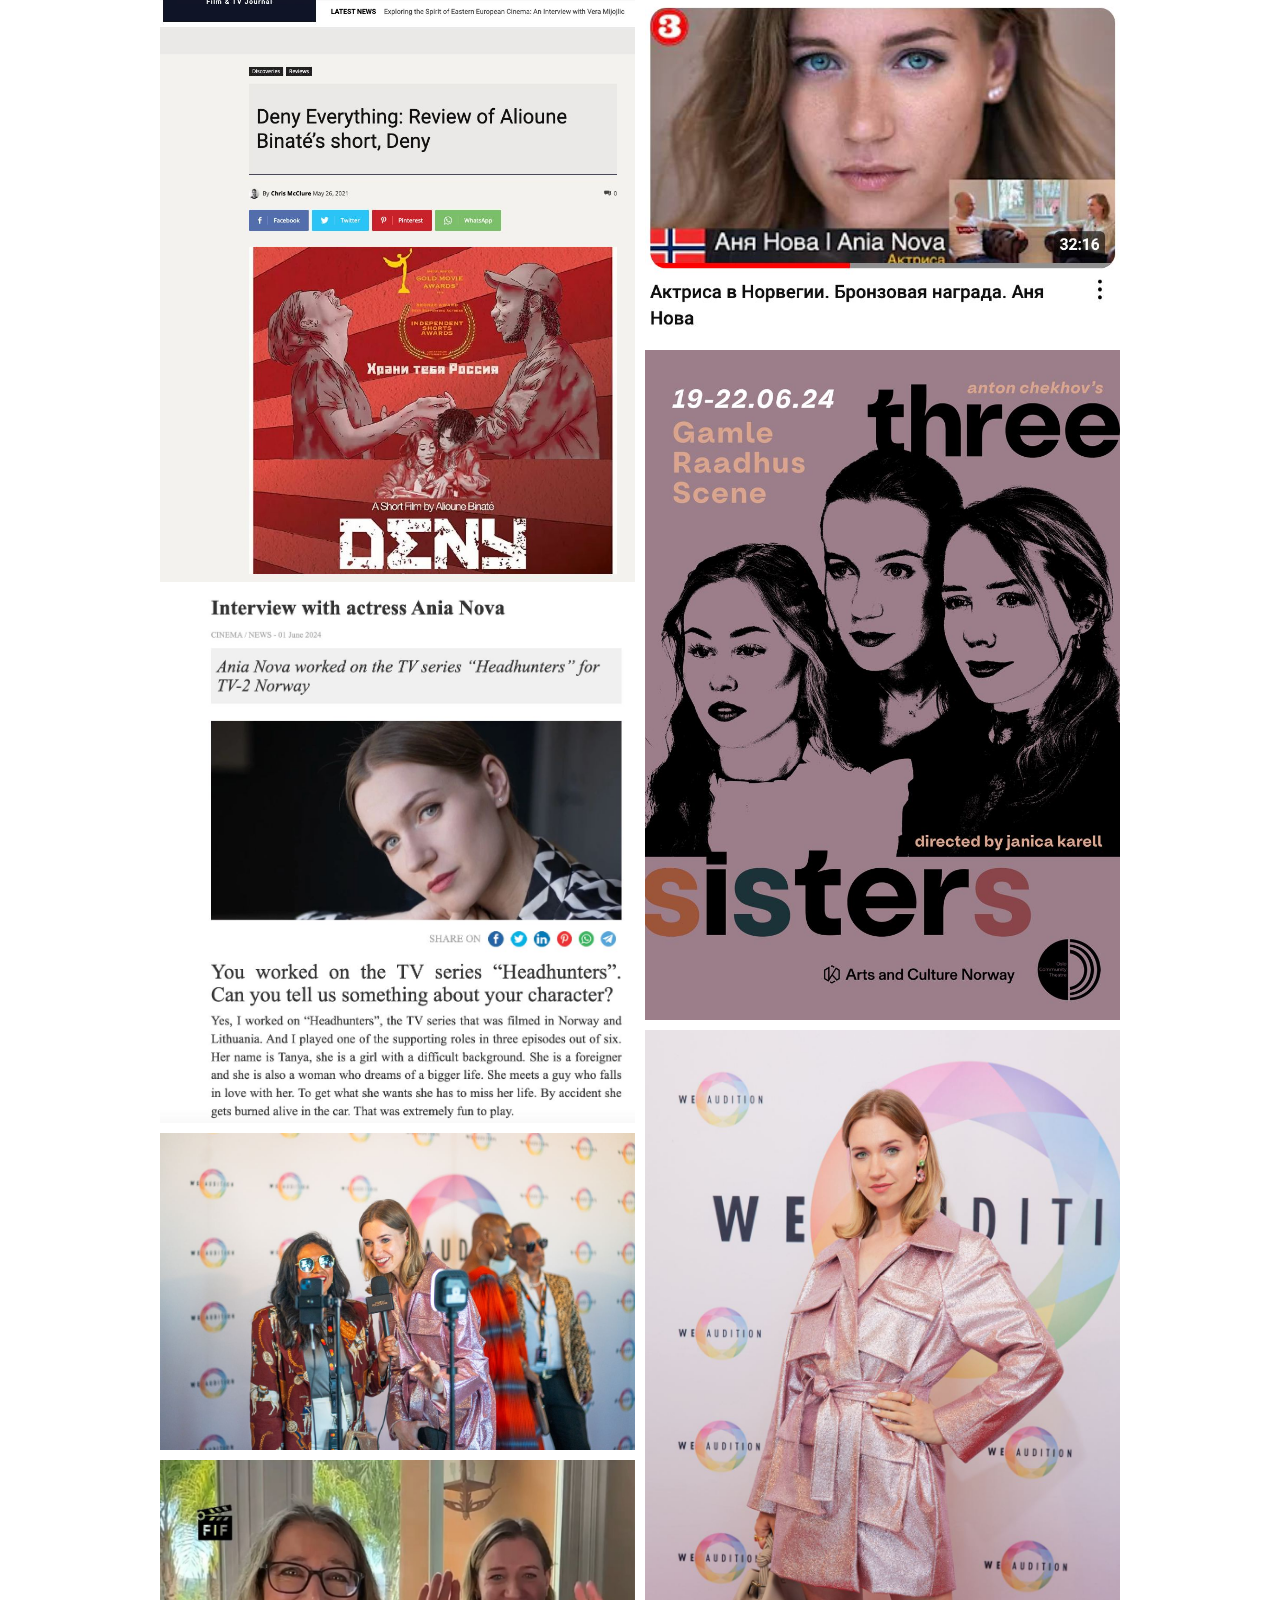
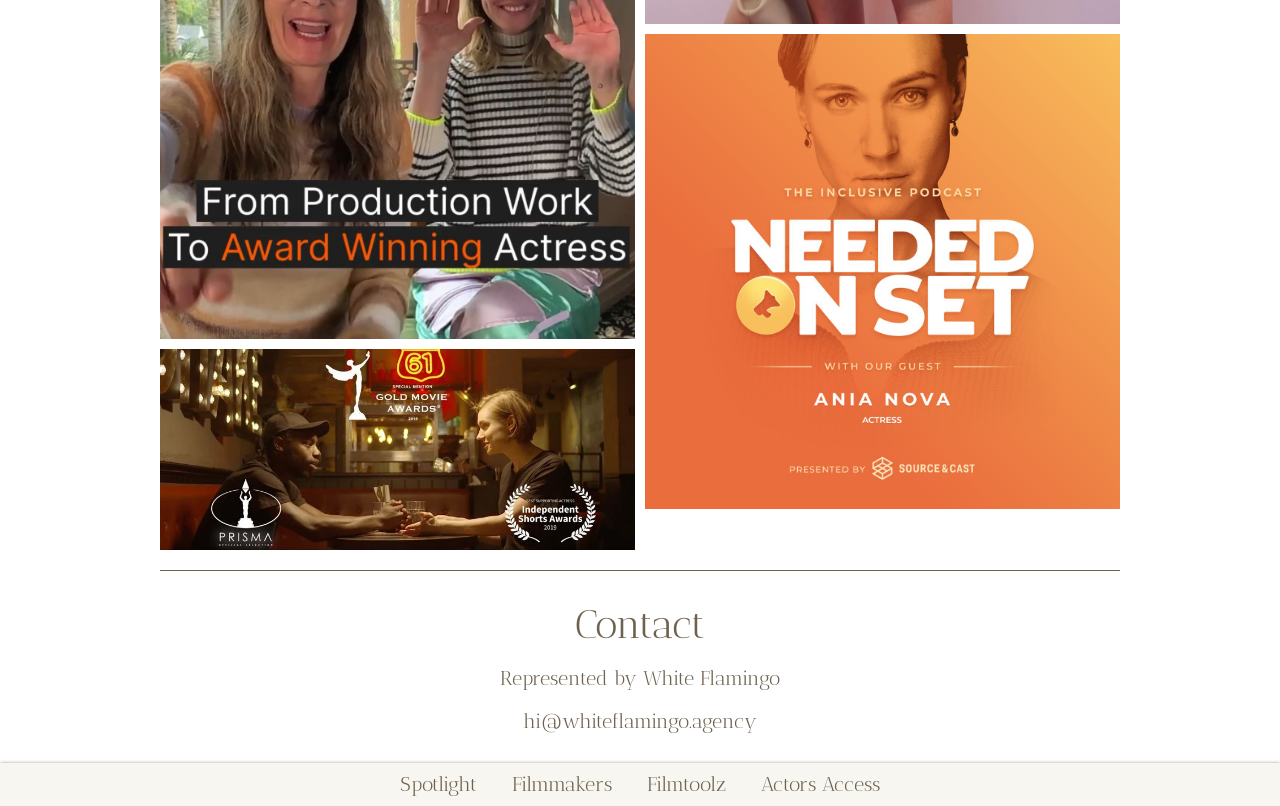
==== commit 5b3c0ca2: "new version" ====
--- a/index.html
+++ b/index.html
@@ -102,38 +102,38 @@
         <h2>Filmography</h2>
         <div class="horizontal-divider grid-container">
           <a class="poster--a" href="https://imdb.com/title/tt15835240" target="_blank">
-            <img class="poster--img" src="./static/IMDB_posters/01 Panic attacks.jpg" alt="" />
+            <img class="poster--img" src="./static/posters/panic-attacks.jpg" alt="" />
           </a>
           <a class="poster--a" href="https://imdb.com/title/tt16303630" target="_blank">
-            <img class="poster--img" src="./static/IMDB_posters/01 Headhunters.jpg" alt="" />
+            <img class="poster--img" src="./static/posters/headhunters.jpg" alt="" />
           </a>
           <a class="poster--a" href="https://imdb.com/title/tt7875794" target="_blank">
-            <img class="poster--img" src="./static/IMDB_posters/02%20Wisting.jpg" alt="" />
+            <img class="poster--img" src="./static/posters/wisting.jpg" alt="" />
           </a>
           <a class="poster--a" href="https://imdb.com/title/tt5715066" target="_blank">
-            <img class="poster--img" src="./static/IMDB_posters/04%20Mortal.jpg" alt="" />
+            <img class="poster--img" src="./static/posters/mortal.jpg" alt="" />
           </a>
           <a class="poster--a" href="https://imdb.com/title/tt9715964" target="_blank">
-            <img class="poster--img" src="./static/IMDB_posters/05%20Deny.jpg" alt="" />
+            <img class="poster--img" src="./static/posters/deny.jpg" alt="" />
           </a>
 
         </div>
       
         <div class="horizontal-divider grid-container display-none" id="hide-me">
           <a class="poster--a" href="https://www.imdb.com/title/tt4192998" target="_blank">
-            <img class="poster--img" src="./static/IMDB_posters/06%20Okkupert.jpg" alt="" />
+            <img class="poster--img" src="./static/posters/occupied.jpg" alt="" />
           </a>
           <a class="poster--a" href="https://www.imdb.com/title/tt13397550" target="_blank">
-            <img class="poster--img" src="./static/IMDB_posters/07%20Hate%20Speech.jpg" alt="" />
+            <img class="poster--img" src="./static/posters/hate-speech.jpg" alt="" />
           </a>
           <a class="poster--a" href="https://www.imdb.com/title/tt7510948" target="_blank">
-            <img class="poster--img" src="./static/IMDB_posters/08%20Melk.jpg" alt="" />
+            <img class="poster--img" src="./static/posters/melk.jpg" alt="" />
           </a>
           <a class="poster--a" href="https://www.imdb.com/title/tt8201154" target="_blank">
-            <img class="poster--img" src="./static/IMDB_posters/09%20Special%20Delivery.jpg" alt="" />
+            <img class="poster--img" src="./static/posters/special-delivery.jpg" alt="" />
           </a>
           <a class="poster--a" href="https://www.imdb.com/title/tt11131110" target="_blank">
-            <img class="poster--img" src="./static/IMDB_posters/10%20Culture.jpg" alt="" />
+            <img class="poster--img" src="./static/posters/culture.jpg" alt="" />
           </a>
         </div>
       
@@ -146,17 +146,17 @@
       <section>
         <h2>Gallery</h2>
         <div id="gallery">
-          <img class="gallery-image" src="./static/gallery_photos/Ania%20Nova%20gallery%2001.webp" />
-          <img class="gallery-image" src="./static/gallery_photos/Ania%20Nova%20gallery%2002.webp" />
-          <img class="gallery-image" src="./static/gallery_photos/Ania%20Nova%20gallery%2003.webp" />
-          <img class="gallery-image" src="./static/gallery_photos/Ania%20Nova%20gallery%2004.webp" />
-          <img class="gallery-image" src="./static/gallery_photos/Ania%20Nova%20gallery%2005.webp" />
-          <img class="gallery-image" src="./static/gallery_photos/Ania%20Nova%20gallery%2006.webp" />
-          <img class="gallery-image" src="./static/gallery_photos/Ania%20Nova%20gallery%2007.webp" />
-          <img class="gallery-image" src="./static/gallery_photos/Ania%20Nova%20gallery%2008.webp" />
-          <img class="gallery-image" src="./static/gallery_photos/Ania%20Nova%20gallery%2009.webp" />
-          <img class="gallery-image" src="./static/gallery_photos/Ania%20Nova%20gallery%2010.webp" />
-          <img class="gallery-image" src="./static/gallery_photos/Ania%20Nova%20gallery%2011.webp" />
+          <img class="gallery-image" src="./static/gallery/ania-nova-film-still-aiming-gun.webp" />
+          <img class="gallery-image" src="./static/gallery/ania-nova-portrait-green-backdrop.webp" />
+          <img class="gallery-image" src="./static/gallery/ania-nova-film-still-bathtub.webp" />
+          <img class="gallery-image" src="./static/gallery/ania-nova-portrait-soft-light.webp" />
+          <img class="gallery-image" src="./static/gallery/ania-nova-film-still-forest.webp" />
+          <img class="gallery-image" src="./static/gallery/ania-nova-portrait-black-and-white.webp" />
+          <img class="gallery-image" src="./static/gallery/ania-nova-headshot-red-turtleneck.webp" />
+          <img class="gallery-image" src="./static/gallery/ania-nova-portrait-dark-curtain.webp" />
+          <img class="gallery-image" src="./static/gallery/ania-nova-portrait-studio-floor.webp" />
+          <img class="gallery-image" src="./static/gallery/ania-nova-portrait-green-armchair.webp" />
+          <img class="gallery-image" src="./static/gallery/ania-nova-portrait-seated-profile.webp" />
         </div>
         <div class="lightbox">
           <div class="filter"></div>
@@ -186,11 +186,11 @@
             <iframe allowfullscreen data-src="https://www.youtube.com/embed/aD2Xcx1De3Y?autoplay=1" title=""></iframe>
             <button id="vbtn-3" class="btn--video" aria-label="Play video" onclick="hideVideoButtonAndThumbnail('vbtn-3', 'vthum-3')"></button>
           </youtube-embed>
-          <vimeo-embed class="yt-video-sizing">
-            <img id="vthum-4" loading="lazy" src="https://vumbnail.com/377251531.jpg" alt="Video Description" />
-            <iframe allowfullscreen data-src="https://player.vimeo.com/video/377251531?autoplay=1" title=""></iframe>
+          <youtube-embed class="yt-video-sizing">
+            <img id="vthum-4" loading="lazy" src="https://vumbnail.com/drlfmp7SKZI.jpg" alt="Video Description" />
+            <iframe allowfullscreen data-src="https://www.youtube.com/embed/drlfmp7SKZI?autoplay=1" title=""></iframe>
             <button id="vbtn-4" class="btn--video" aria-label="Play video" onclick="hideVideoButtonAndThumbnail('vbtn-4', 'vthum-4')"></button>
-          </vimeo-embed>
+          </youtube-embed>
         </div>
       </section>
 
@@ -199,39 +199,39 @@
         <div class="gallery-container">
           <div class="column">
             <a href="https://apple.news/AExZWTBQUTXGRro47r0AOOw" target="_blank">
-              <img src="./static/press/press - 1.jpg" alt="Press Image 1" />
+              <img src="./static/press/dailybloid-apple-news-acting-is-my-home.jpg" alt="Press Image 1" />
             </a>
             <a href="https://universalcinema.ca/deny-everything-review-of-alioune-binates-short-deny" target="_blank">
-              <img src="./static/press/press - 3.jpg" alt="Press Image 3" />
+              <img src="./static/press/universal-cinema-deny-review.jpg" alt="Press Image 3" />
             </a>
             <a href="https://www.dailybloid.com/news/interview-with-actress-ania-nova-new-movie" target="_blank">
-              <img src="./static/press/press - 5.jpg" alt="Press Image 5" />
+              <img src="./static/press/dailybloid-interview-headhunters.jpg" alt="Press Image 5" />
             </a>
             <a href="https://www.instagram.com/p/C7FEp3TJ0QE/?hl=en" target="_blank">
-              <img src="./static/press/press - 7.jpg" alt="Press Image 7" />
+              <img src="./static/press/we-audition-press-wall.jpg" alt="Press Image 7" />
             </a>
             <a href="https://youtu.be/ALDCPjLMymM?si=YzaLNOAe88WXepnW" target="_blank">
-              <img src="./static/press/press - 9.jpg" alt="Press Image 9" />
+              <img src="./static/press/friends-in-film-podcast.jpg" alt="Press Image 9" />
             </a>
             <a href="https://apple.news/AExZWTBQUTXGRro47r0AOOw" target="_blank">
-              <img src="./static/press/press - 0.jpg" alt="Press Image 0" />
+              <img src="./static/press/independent-shorts-awards-deny.jpg" alt="Press Image 0" />
             </a>
           </div>
           <div class="column">
             <a href="https://medium.com/@ragugini-francis/interview-with-actress-ania-nova-132566e0c3d3" target="_blank">
-              <img src="./static/press/press - 2.jpg" alt="Press Image 2" />
+              <img src="./static/press/medium-interview.jpg" alt="Press Image 2" />
             </a>
             <a href="https://youtu.be/hZvH9u98zgw?si=ymjQbpvPQ9-geVkL" target="_blank">
-              <img src="./static/press/press - 4.jpg" alt="Press Image 4" />
+              <img src="./static/press/youtube-interview-russian.jpg" alt="Press Image 4" />
             </a>
             <a href="https://apple.news/AExZWTBQUTXGRro47r0AOOw" target="_blank">
-              <img src="./static/press/press - 6.jpg" alt="Press Image 6" />
+              <img src="./static/press/three-sisters-poster.jpg" alt="Press Image 6" />
             </a>
             <a href="https://www.instagram.com/p/C7FEp3TJ0QE/?hl=en" target="_blank">
-              <img src="./static/press/press - 8.jpg" alt="Press Image 8" />
+              <img src="./static/press/we-audition-red-carpet.jpg" alt="Press Image 8" />
             </a>
             <a href="https://open.spotify.com/episode/42BMWOS7iEh6ePdpEwfuPN" target="_blank">
-              <img src="./static/press/press - 10.jpg" alt="Press Image 10" />
+              <img src="./static/press/needed-on-set-podcast.jpg" alt="Press Image 10" />
             </a>
           </div>
         </div>
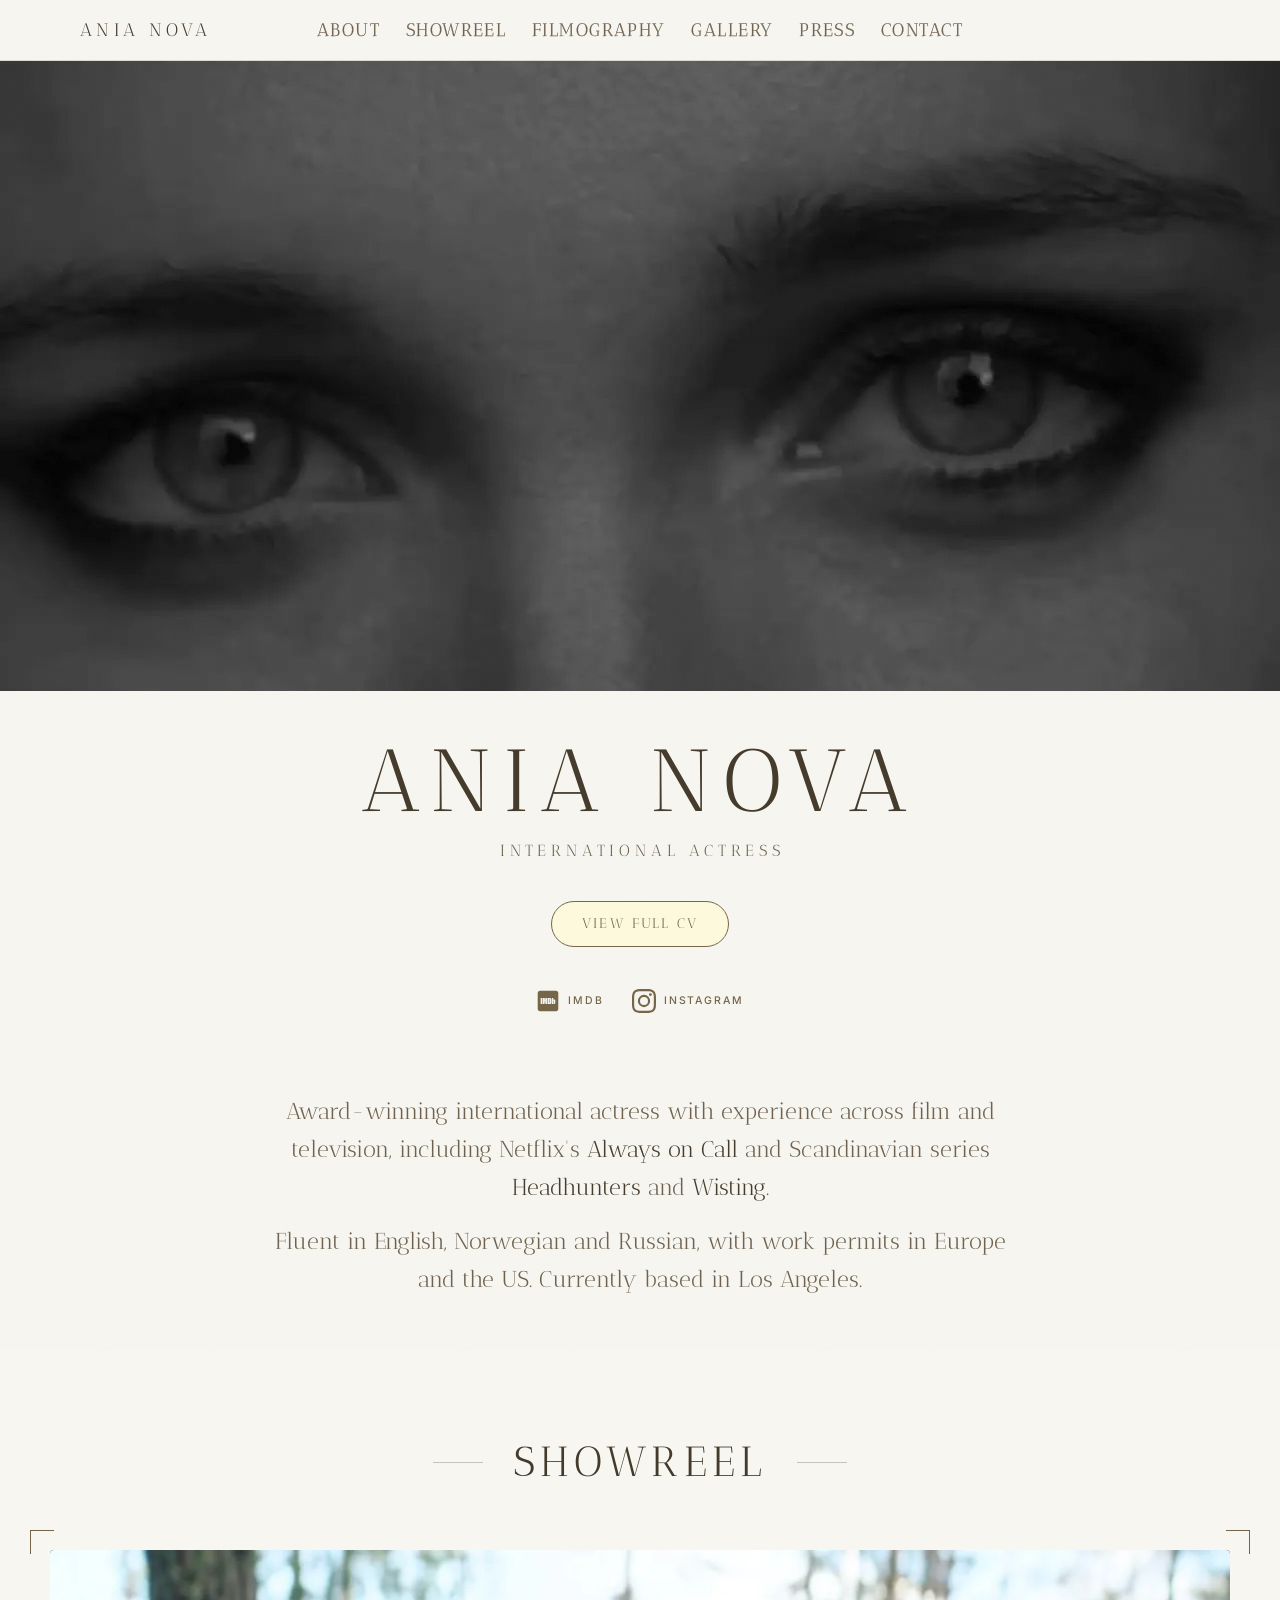
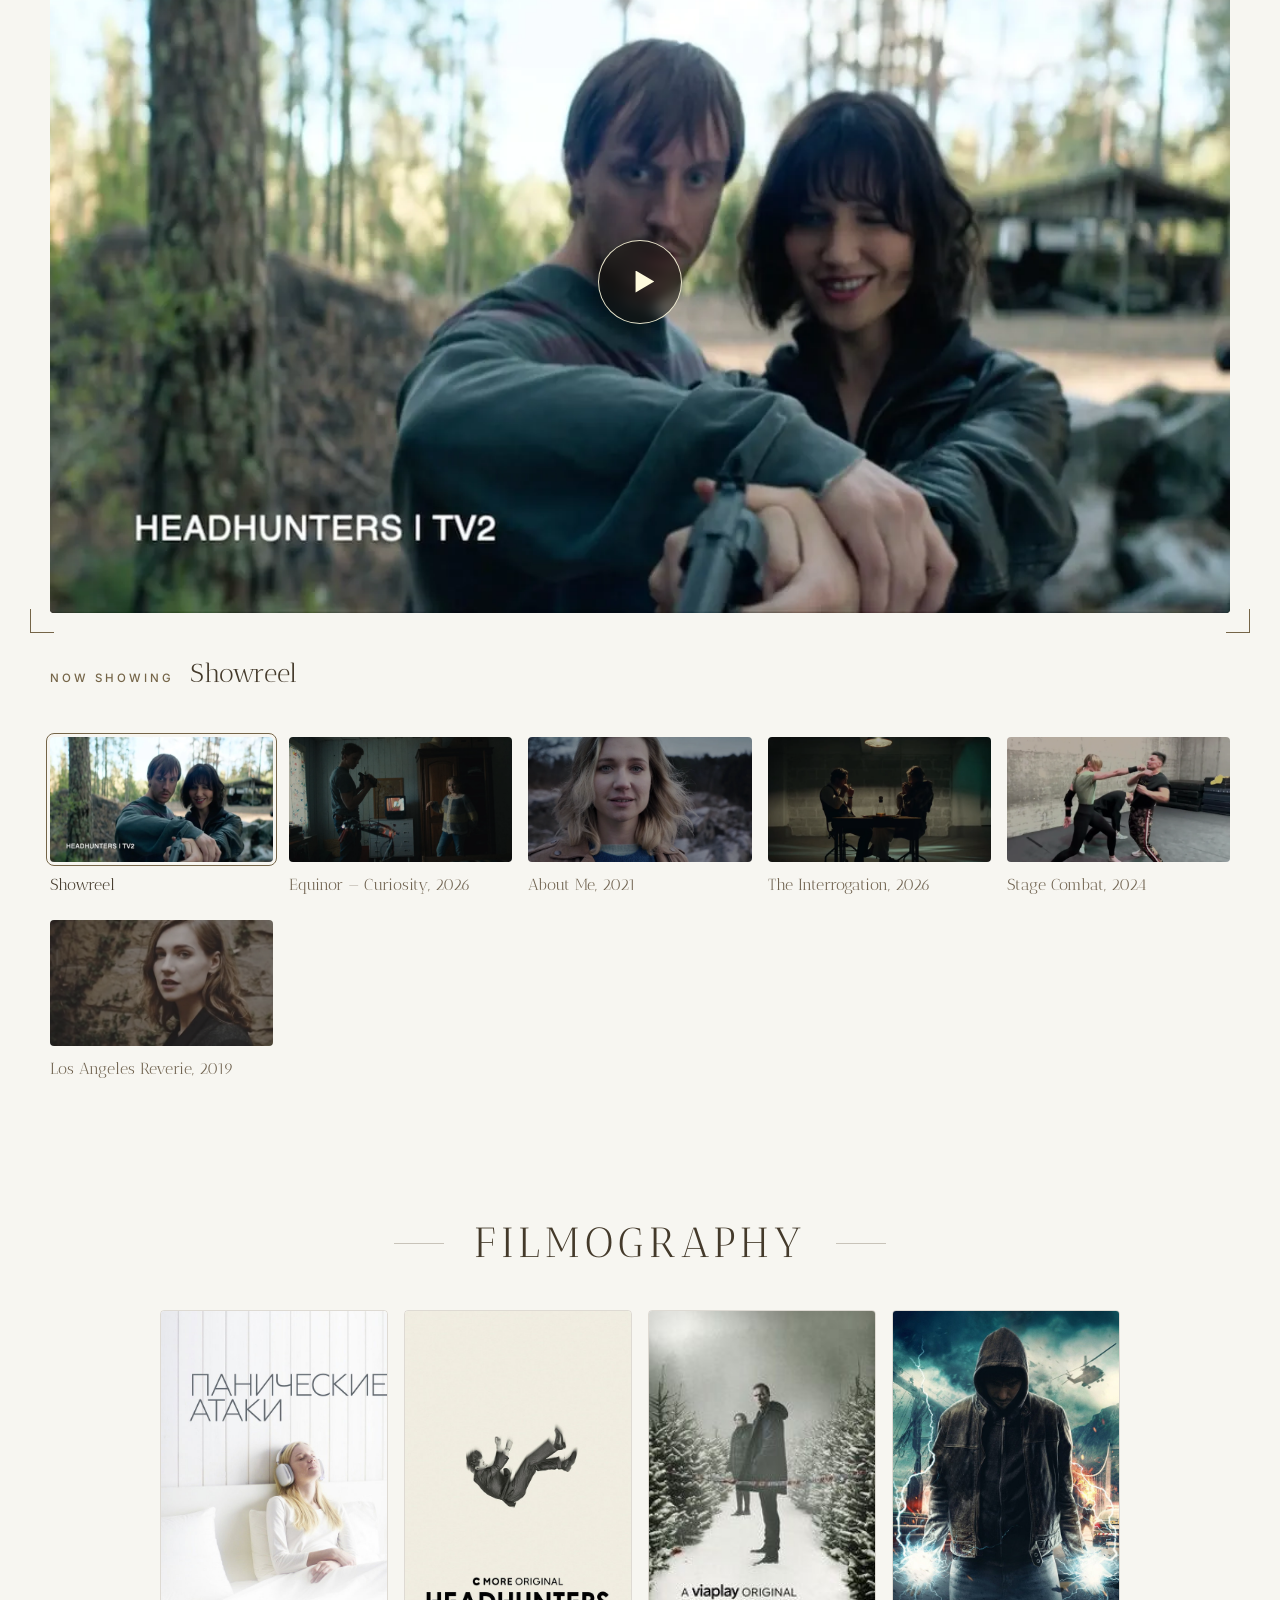
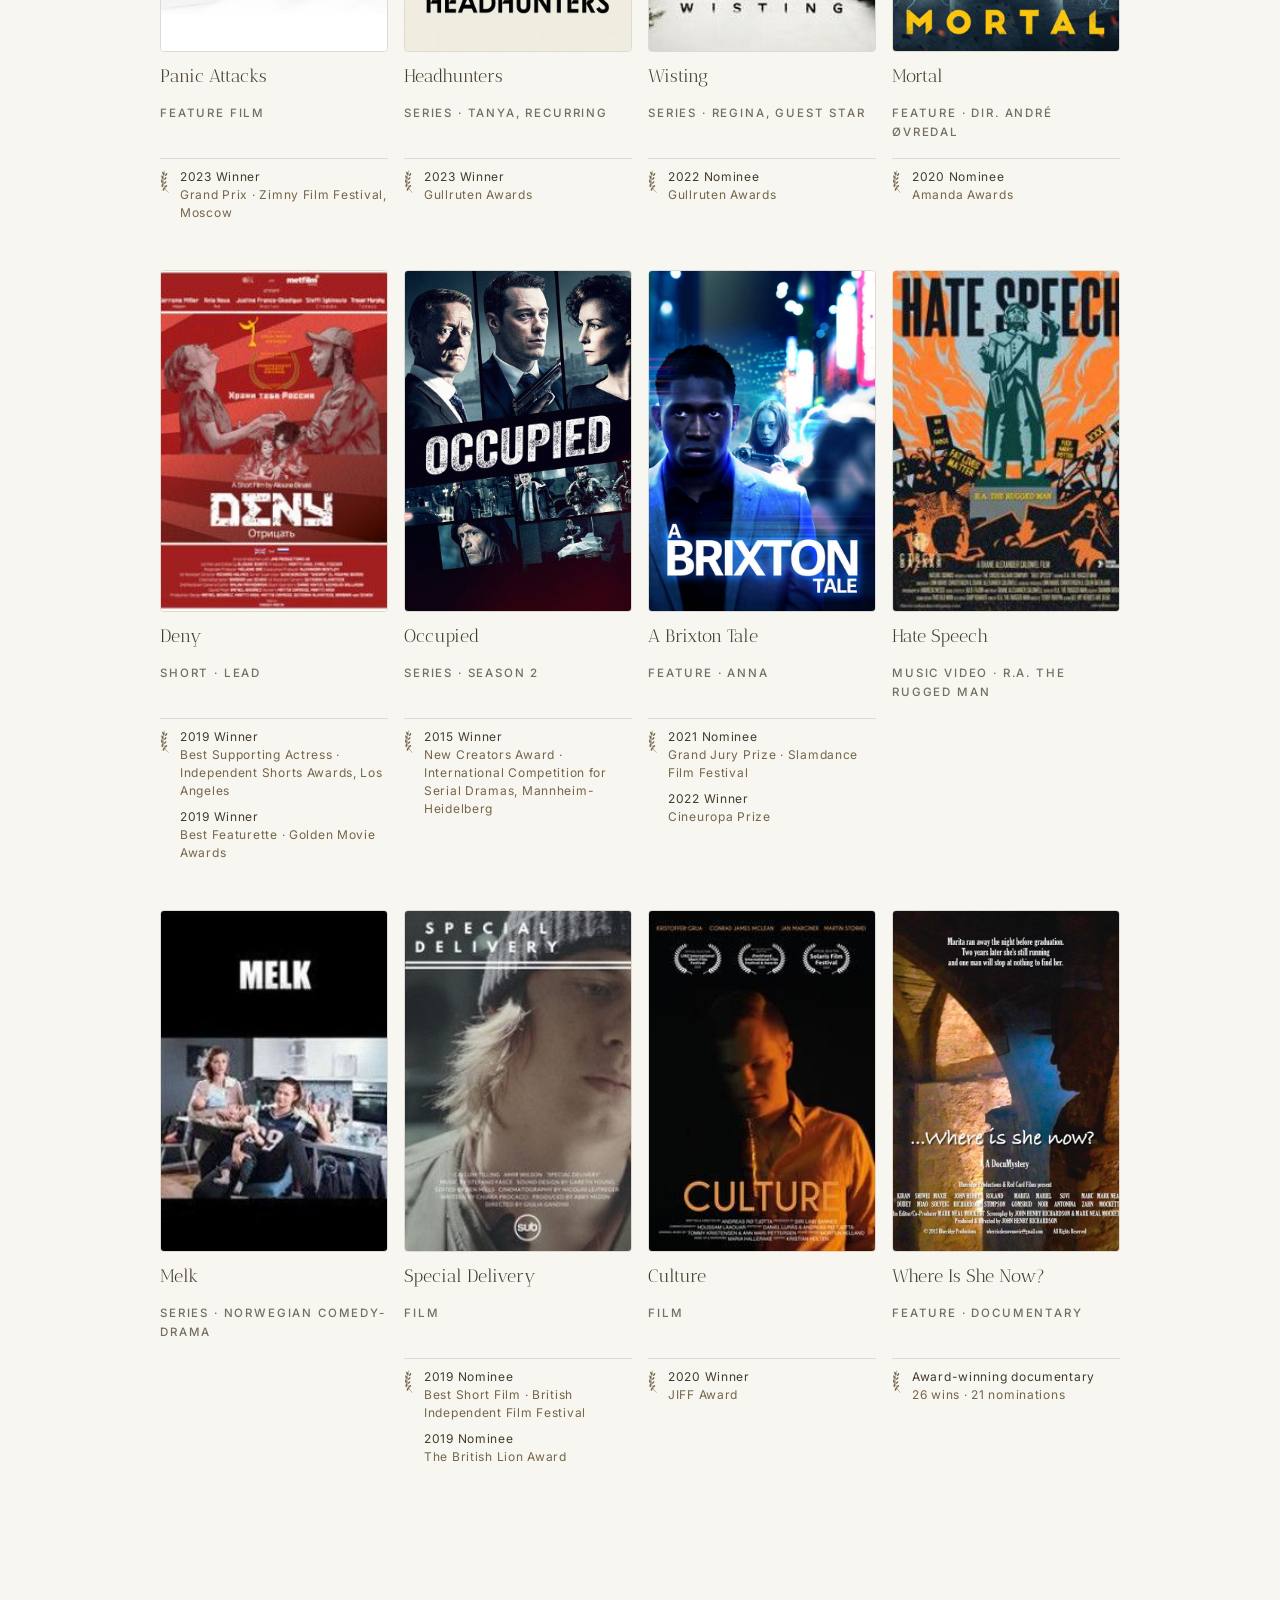
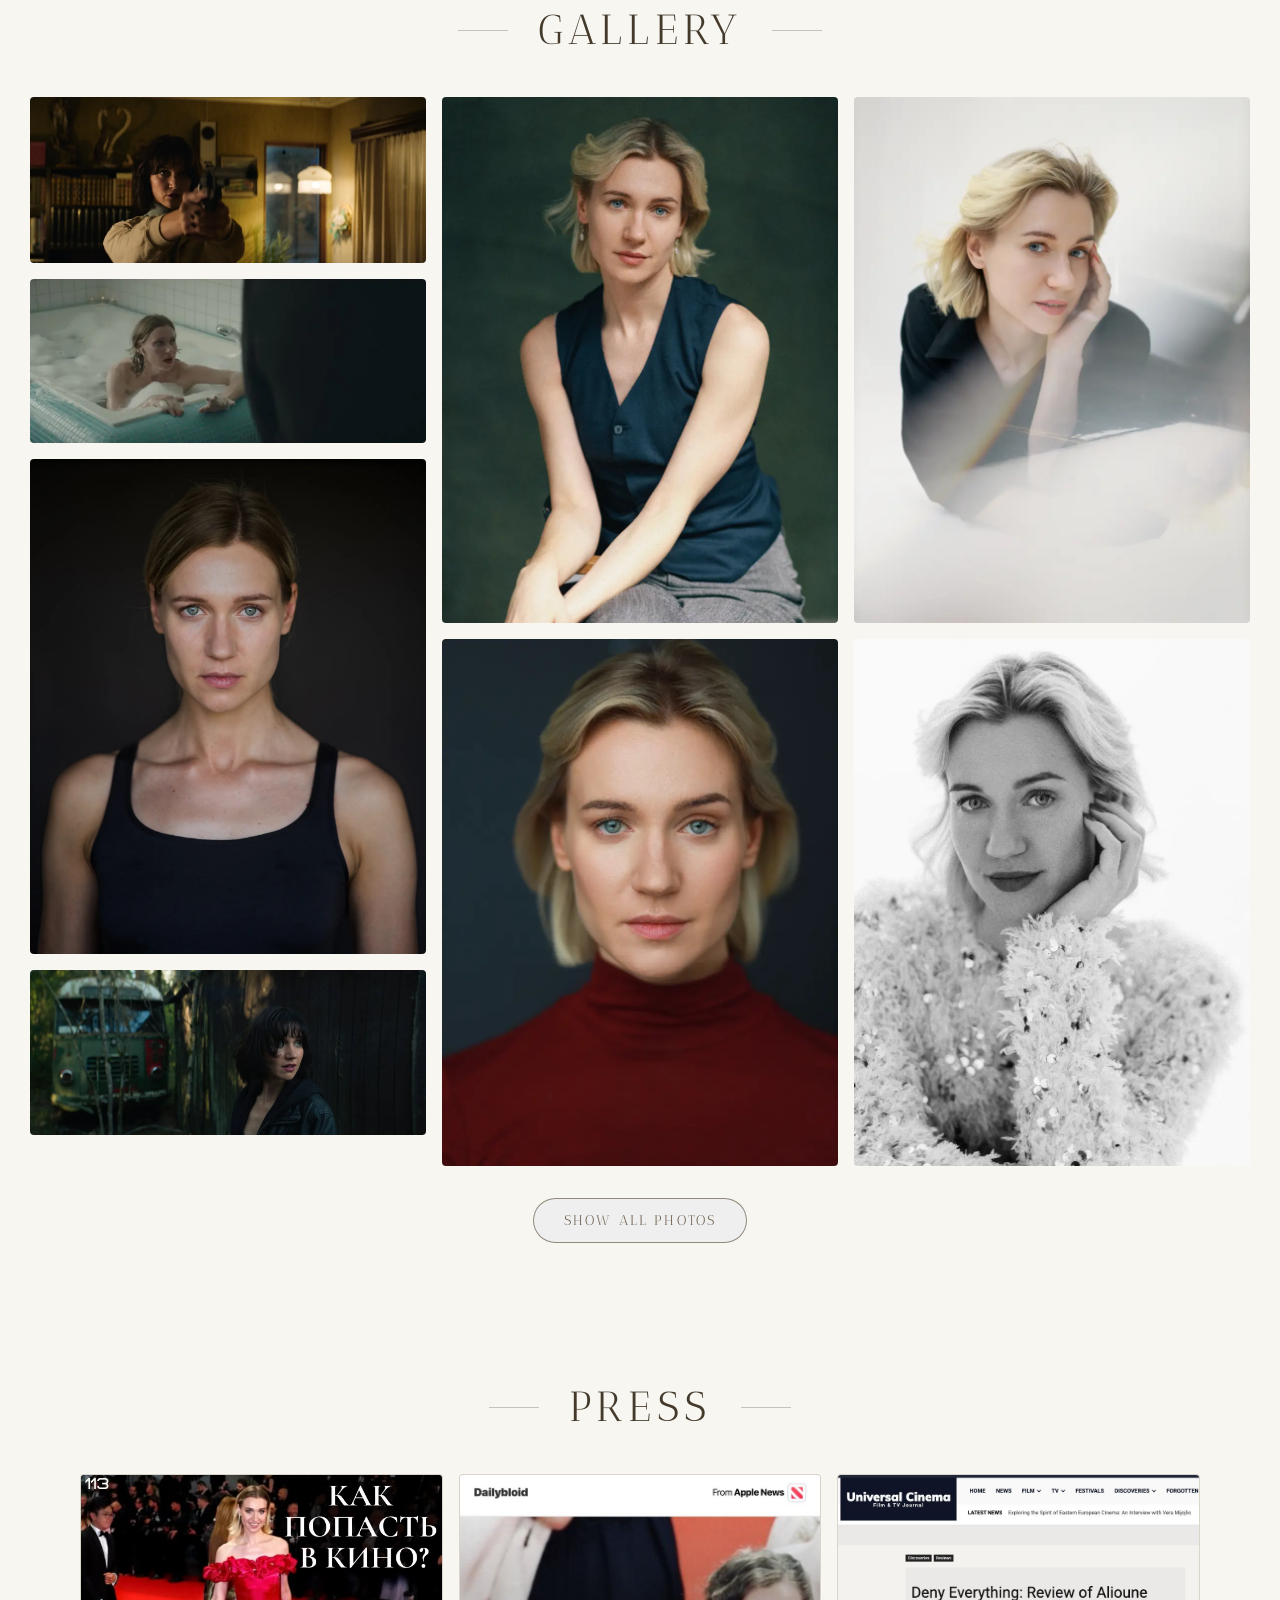
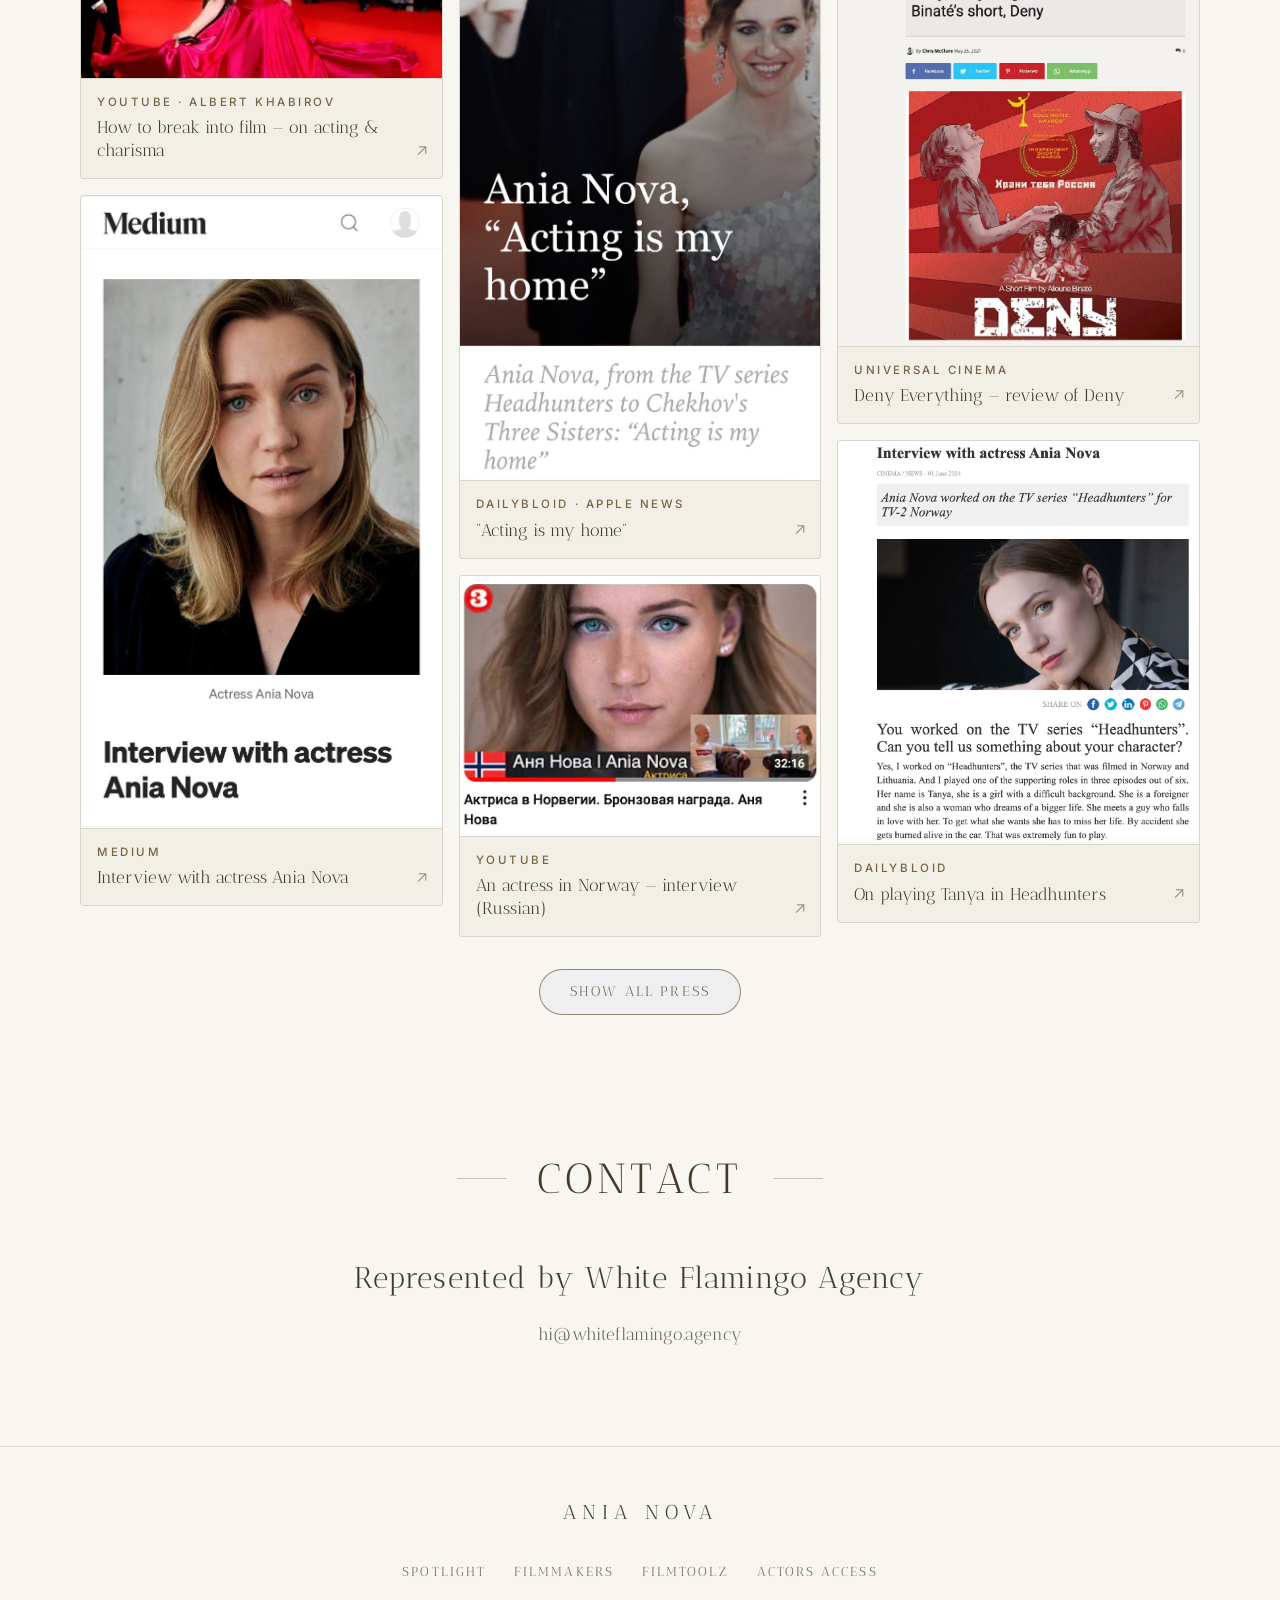
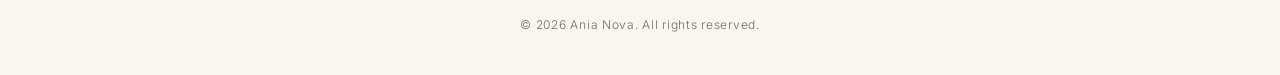
==== commit 68030f59: "Make v4 the main site, archive the old root as v2 - v4 moves to the root; the old root site moves to" ====
--- a/index.html
+++ b/index.html
@@ -2,378 +2,466 @@
 <html lang="en">
   <head>
     <meta charset="UTF-8" />
-    <meta name="description" content="International award-winning actress graduated from MetFilm School London, known for Hysteria (2023), Headhunters (2022), Wisting (2021) ..." />
-    <meta http-equiv="X-UA-Compatible" content="IE=edge" />
     <meta name="viewport" content="width=device-width, initial-scale=1.0" />
-    <link rel="stylesheet" href="normalize.css" />
-    <link rel="stylesheet" href="gallery.css" />
+    <meta name="description" content="Award-winning international actress. Netflix's Always on Call, Headhunters, Wisting. Fluent in English, Norwegian and Russian. Based in Los Angeles. Represented by White Flamingo." />
+    <meta name="theme-color" content="#f7f6f1" />
+    <link rel="icon" href="favicon.ico" sizes="16x16 32x32 48x48" />
+    <link rel="icon" href="favicon.svg" type="image/svg+xml" />
+    <link rel="apple-touch-icon" href="apple-touch-icon.png" />
+    <meta property="og:title" content="Ania Nova — International Actress" />
+    <meta property="og:description" content="Award-winning international actress. Netflix's Always on Call, Headhunters, Wisting. Based in Los Angeles." />
+    <meta property="og:image" content="https://ania-nova.com/static/ania-nova-actress.webp" />
+    <meta property="og:url" content="https://ania-nova.com" />
+    <meta property="og:type" content="website" />
+    <meta property="og:locale" content="en_US" />
+    <meta name="twitter:card" content="summary_large_image" />
     <link rel="stylesheet" href="styles.css" />
     <link rel="preconnect" href="https://fonts.googleapis.com" />
     <link rel="preconnect" href="https://fonts.gstatic.com" crossorigin />
-    <link href="https://fonts.googleapis.com/css2?family=Antic+Didone&display=block" rel="stylesheet" />
-    <link href="https://maxcdn.bootstrapcdn.com/font-awesome/4.2.0/css/font-awesome.min.css" rel="stylesheet" />
-    <script src="https://cdnjs.cloudflare.com/ajax/libs/jquery/2.1.3/jquery.min.js"></script>
-    <title>Ania Nova</title>
-
-    <style>
-      body {
-          font-family: Arial, sans-serif;
-          margin: 0;
-          padding: 0;
-      }
-
-      .filmography {
-          display: grid;
-          grid-template-columns: repeat(5, 1fr); /* 5 columns on desktop */
-          gap: 10px; /* Space between images */
-          padding: 20px;
-      }
-
-      .filmography img {
-          width: 100%; /* Full width of the grid cell */
-          height: auto; /* Maintain aspect ratio */
-      }
-
-      /* Mobile styles */
-      @media (max-width: 768px) {
-          .filmography {
-              grid-template-columns: 1fr; /* 1 column on mobile */
-          }
-      }
-  </style>
-
+    <link href="https://fonts.googleapis.com/css2?family=Antic+Didone&family=Inter:wght@300;400;500;600&display=swap" rel="stylesheet" />
+    <title>Ania Nova — International Actress</title>
+
+    <script type="application/ld+json">
+    {
+      "@context": "https://schema.org",
+      "@type": "Person",
+      "name": "Ania Nova",
+      "description": "Award-winning international actress with experience across film and television, including Netflix's Always on Call and Scandinavian series Headhunters and Wisting. Currently based in Los Angeles.",
+      "url": "https://ania-nova.com",
+      "image": "https://ania-nova.com/static/ania-nova-actress.webp",
+      "jobTitle": "Actress",
+      "knowsLanguage": ["English", "Norwegian", "Russian"],
+      "homeLocation": { "@type": "Place", "name": "Los Angeles, California" },
+      "height": "176 cm",
+      "alumniOf": [
+        { "@type": "EducationalOrganization", "name": "MetFilm School London" },
+        { "@type": "CollegeOrUniversity", "name": "OsloMet" }
+      ],
+      "award": "Best Supporting Actress — Independent Shorts Awards, Los Angeles 2019",
+      "performerIn": [
+        { "@type": "TVSeries", "name": "Always on Call" },
+        { "@type": "TVSeries", "name": "Headhunters" },
+        { "@type": "TVSeries", "name": "Wisting" },
+        { "@type": "TVSeries", "name": "Occupied" },
+        { "@type": "Movie", "name": "Mortal" },
+        { "@type": "Movie", "name": "Deny" }
+      ],
+      "sameAs": [
+        "https://www.imdb.com/name/nm7837597/",
+        "https://www.instagram.com/ania__nova/",
+        "https://www.whiteflamingo.agency/actors/ania-nova",
+        "https://www.spotlight.com/0011-4532-8639",
+        "https://www.filmmakers.eu/actors/ania-nova",
+        "https://resumes.actorsaccess.com/ania-nova"
+      ],
+      "worksFor": { "@type": "Organization", "name": "White Flamingo Agency" }
+    }
+    </script>
+
+    <script>document.documentElement.classList.add("js");</script>
   </head>
 
-  <body>
+  <body id="top">
+    <a class="skip-link" href="#about">Skip to content</a>
+
+    <header class="site-header">
+      <div class="site-header__inner">
+        <a class="brand" href="#top" aria-label="Ania Nova — back to top">Ania Nova</a>
+        <nav class="nav" aria-label="Primary">
+          <a href="#about">About</a>
+          <a href="#showreel">Showreel</a>
+          <a href="#filmography">Filmography</a>
+          <a href="#gallery">Gallery</a>
+          <a href="#press">Press</a>
+          <a href="#contact">Contact</a>
+        </nav>
+        <button class="burger" type="button" aria-label="Open menu" aria-expanded="false" aria-controls="menu">
+          <span></span><span></span>
+        </button>
+      </div>
+    </header>
+
+    <div class="menu" id="menu" aria-hidden="true">
+      <nav class="menu__links" aria-label="Mobile">
+        <a href="#about"><span>01</span>About</a>
+        <a href="#showreel"><span>02</span>Showreel</a>
+        <a href="#filmography"><span>03</span>Filmography</a>
+        <a href="#gallery"><span>04</span>Gallery</a>
+        <a href="#press"><span>05</span>Press</a>
+        <a href="#contact"><span>06</span>Contact</a>
+      </nav>
+      <div class="menu__footer">
+        <a href="https://www.imdb.com/name/nm7837597/" target="_blank" rel="noopener noreferrer">IMDb</a>
+        <a href="https://www.instagram.com/ania__nova/" target="_blank" rel="noopener noreferrer">Instagram</a>
+        <a href="static/Ania%20Nova%20CV.pdf" target="_blank" rel="noopener noreferrer">CV</a>
+      </div>
+    </div>
+
     <main>
-      <div class="header-outer">
-        <div class="topnav-960-container">
-          <div class="topnav" id="myTopnav">
-            <a href="#showreel">SHOWREEL</a>
-            <a href="#filmography">FILMOGRAPHY</a>
-            <a href="#gallery">GALLERY</a>
-            <a href="#videos">VIDEOS</a>
-            <a href="#press">PRESS</a>
-            <a href="#contact">CONTACT</a>
-            <a href="javascript:void(0);" class="icon" onclick="myFunction()" title="">&#9776;</a>
+      <section id="hero">
+        <div class="hero-screen">
+          <div class="hero-mask hero-mask--top"></div>
+          <div class="hero-mask hero-mask--bottom"></div>
+          <video class="hero-video" src="static/ania-nova.mp4" poster="static/ania-nova.webp" autoplay muted loop playsinline preload="auto" aria-hidden="true"></video>
+        </div>
+        <div class="hero-card">
+          <h1 id="hero-title">Ania Nova</h1>
+          <p class="hero-tagline">International actress</p>
+
+          <div class="hero-ctas">
+            <a class="btn btn--gold" href="static/Ania%20Nova%20CV.pdf" target="_blank" rel="noopener noreferrer">View full CV</a>
+            <div class="hero-icons">
+              <a href="https://www.imdb.com/name/nm7837597/" target="_blank" rel="noopener noreferrer" aria-label="IMDb profile">
+                <svg viewBox="0 0 14 14" aria-hidden="true"><use href="#icon-imdb" /></svg>
+                <span>IMDb</span>
+              </a>
+              <a href="https://www.instagram.com/ania__nova/" target="_blank" rel="noopener noreferrer" aria-label="Instagram profile">
+                <svg viewBox="0 0 24 24" aria-hidden="true"><use href="#icon-instagram" /></svg>
+                <span>Instagram</span>
+              </a>
+            </div>
           </div>
         </div>
-      </div>
-
-      <section id="hero-container">
-        <picture>
-          <source type="image/webp" srcset="./static/hero/ania-nova-hero-911.webp 1x, ./static/hero/ania-nova-hero-1356.webp 1.5x, ./static/hero/ania-nova-hero-1706.webp 2x" />
-          <img class="hero-image" src="./static/hero/ania-nova-hero-911.webp" alt="" />
-        </picture>
-      </section>
-
-      <section id="business-card">
-        <h1>ANIA NOVA</h1>
-        <div style="text-align: center; width: 100%">
-          <p>International actress</p>
-          <p style="text-decoration: underline"><a href="./static/Ania%20Nova%20CV.pdf" target="_blank"> View full CV</a></p>
-        </div>
-
-        <article id="icons-rename-mf" class="footer-outer" style="background-color: white; width: 25%">
-          <div class="footer-inner">
-            <div class="horizontal-divider-for-footer-icons">
-              <div class="icon-round-container">
-                <a href="https://www.imdb.com/name/nm7837597/" target="_blank"><img class="icon-round" src="./static/imdb.svg" alt="something" /></a>
-              </div>
-              <div class="icon-round-container">
-                <a href="https://www.instagram.com/ania__nova/" target="_blank"><img class="icon-round" src="./static/instagram.svg" alt="something" /></a>
+      </section>
+
+      <section id="about" data-reveal>
+        <div class="container">
+          <p class="bio-text">Award-winning international actress with experience across film and television, including Netflix's <em>Always on Call</em> and Scandinavian series <em>Headhunters</em> and <em>Wisting</em>.</p>
+          <p class="bio-text">Fluent in English, Norwegian and Russian, with work permits in Europe and the US. Currently based in Los Angeles.</p>
+        </div>
+      </section>
+
+      <section id="showreel" data-reveal>
+        <div class="container container--wide">
+          <h2 class="section-title">Showreel</h2>
+          <div class="player">
+            <div class="reel-frame">
+              <div class="embed player__screen">
+                <img class="player__thumb" loading="lazy" src="static/videos/ania-nova-showreel-2024.webp" width="1280" height="719" alt="" />
+                <button class="play" type="button" aria-label="Play video"></button>
               </div>
             </div>
+            <p class="player__caption"><span class="player__label">Now showing</span><span class="player__title">Showreel</span></p>
+
+            <ul class="playlist">
+              <li><button class="playlist__item" type="button" data-vimeo="939138872" aria-current="true"><img loading="lazy" src="static/videos/ania-nova-showreel-2024.webp" width="1280" height="719" alt="" /><span class="playlist__title">Showreel</span></button></li>
+              <li><button class="playlist__item" type="button" data-vimeo="1233285860"><img loading="lazy" src="static/videos/ania-nova-equinor-curiosity.webp" width="1280" height="720" alt="" /><span class="playlist__title">Equinor — Curiosity, 2026</span></button></li>
+              <li><button class="playlist__item" type="button" data-id="2bJwreTFeQA"><img loading="lazy" src="static/videos/ania-nova-about-me.webp" width="1280" height="720" alt="" /><span class="playlist__title">About Me, 2021</span></button></li>
+              <li><button class="playlist__item" type="button" data-id="tJCIrA6wnP8"><img loading="lazy" src="static/videos/ania-nova-the-interrogation-micromilspec.webp" width="1280" height="720" alt="" /><span class="playlist__title">The Interrogation, 2026</span></button></li>
+              <li><button class="playlist__item" type="button" data-id="Y5tJ4EmpeKo"><img loading="lazy" src="static/videos/ania-nova-stage-combat-scene.webp" width="1280" height="720" alt="" /><span class="playlist__title">Stage Combat, 2024</span></button></li>
+              <li><button class="playlist__item" type="button" data-id="drlfmp7SKZI"><img loading="lazy" src="static/videos/ania-nova-los-angeles-reverie.webp" width="960" height="540" alt="" /><span class="playlist__title">Los Angeles Reverie, 2019</span></button></li>
+            </ul>
           </div>
-        </article>
-      </section>
-
-      <section id="showreel">
-        <h2>Showreel</h2>
-
-        <vimeo-embed class="yt-video-sizing">
-          <img id="vthum-showreel" loading="lazy" src="https://vumbnail.com/894438444.jpg" alt="Video Description" />
-          <iframe allowfullscreen data-src="https://player.vimeo.com/video/939138872?autoplay=1" title=""></iframe>
-          <button id="vbtn-showreel" class="btn--video" aria-label="Play video" onclick="hideVideoButtonAndThumbnail('vbtn-showreel', 'vthum-showreel')"></button>
-        </vimeo-embed>
-      </section>
-
-      <section id="filmography">
-        <h2>Filmography</h2>
-        <div class="horizontal-divider grid-container">
-          <a class="poster--a" href="https://imdb.com/title/tt15835240" target="_blank">
-            <img class="poster--img" src="./static/posters/panic-attacks.jpg" alt="" />
-          </a>
-          <a class="poster--a" href="https://imdb.com/title/tt16303630" target="_blank">
-            <img class="poster--img" src="./static/posters/headhunters.jpg" alt="" />
-          </a>
-          <a class="poster--a" href="https://imdb.com/title/tt7875794" target="_blank">
-            <img class="poster--img" src="./static/posters/wisting.jpg" alt="" />
-          </a>
-          <a class="poster--a" href="https://imdb.com/title/tt5715066" target="_blank">
-            <img class="poster--img" src="./static/posters/mortal.jpg" alt="" />
-          </a>
-          <a class="poster--a" href="https://imdb.com/title/tt9715964" target="_blank">
-            <img class="poster--img" src="./static/posters/deny.jpg" alt="" />
-          </a>
-
-        </div>
-      
-        <div class="horizontal-divider grid-container display-none" id="hide-me">
-          <a class="poster--a" href="https://www.imdb.com/title/tt4192998" target="_blank">
-            <img class="poster--img" src="./static/posters/occupied.jpg" alt="" />
-          </a>
-          <a class="poster--a" href="https://www.imdb.com/title/tt13397550" target="_blank">
-            <img class="poster--img" src="./static/posters/hate-speech.jpg" alt="" />
-          </a>
-          <a class="poster--a" href="https://www.imdb.com/title/tt7510948" target="_blank">
-            <img class="poster--img" src="./static/posters/melk.jpg" alt="" />
-          </a>
-          <a class="poster--a" href="https://www.imdb.com/title/tt8201154" target="_blank">
-            <img class="poster--img" src="./static/posters/special-delivery.jpg" alt="" />
-          </a>
-          <a class="poster--a" href="https://www.imdb.com/title/tt11131110" target="_blank">
-            <img class="poster--img" src="./static/posters/culture.jpg" alt="" />
-          </a>
-        </div>
-      
-        <p id="toggle"><a href="#" onclick="showhide('hide-me', 'toggle', event)">View more</a></p>
-      </section>
-      
-    
-    
-
-      <section>
-        <h2>Gallery</h2>
-        <div id="gallery">
-          <img class="gallery-image" src="./static/gallery/ania-nova-film-still-aiming-gun.webp" />
-          <img class="gallery-image" src="./static/gallery/ania-nova-portrait-green-backdrop.webp" />
-          <img class="gallery-image" src="./static/gallery/ania-nova-film-still-bathtub.webp" />
-          <img class="gallery-image" src="./static/gallery/ania-nova-portrait-soft-light.webp" />
-          <img class="gallery-image" src="./static/gallery/ania-nova-film-still-forest.webp" />
-          <img class="gallery-image" src="./static/gallery/ania-nova-portrait-black-and-white.webp" />
-          <img class="gallery-image" src="./static/gallery/ania-nova-headshot-red-turtleneck.webp" />
-          <img class="gallery-image" src="./static/gallery/ania-nova-portrait-dark-curtain.webp" />
-          <img class="gallery-image" src="./static/gallery/ania-nova-portrait-studio-floor.webp" />
-          <img class="gallery-image" src="./static/gallery/ania-nova-portrait-green-armchair.webp" />
-          <img class="gallery-image" src="./static/gallery/ania-nova-portrait-seated-profile.webp" />
-        </div>
-        <div class="lightbox">
-          <div class="filter"></div>
-          <div class="arrowr"></div>
-          <div class="arrowl"></div>
-          <div class="close"></div>
-        </div>
-      </section>
-
-      <section id="videos">
-        <h2>Videos</h2>
-        <div class="horizontal-divider">
-          <youtube-embed class="yt-video-sizing">
-            <img id="vthum-1" loading="lazy" src="https://vumbnail.com/YBgS_RrrnTM.jpg" alt="Video Description" />
-            <iframe allowfullscreen data-src="https://www.youtube.com/embed/YBgS_RrrnTM?autoplay=1" title=""></iframe>
-            <button id="vbtn-1" class="btn--video" aria-label="Play video" onclick="hideVideoButtonAndThumbnail('vbtn-1', 'vthum-1')"></button>
-          </youtube-embed>
-          <youtube-embed class="yt-video-sizing">
-            <img id="vthum-2" loading="lazy" src="https://vumbnail.com/tJCIrA6wnP8.jpg" alt="Video Description" />
-            <iframe allowfullscreen data-src="https://www.youtube.com/embed/tJCIrA6wnP8?autoplay=1" title=""></iframe>
-            <button id="vbtn-2" class="btn--video" aria-label="Play video" onclick="hideVideoButtonAndThumbnail('vbtn-2', 'vthum-2')"></button>
-          </youtube-embed>
-        </div>
-        <div class="horizontal-divider">
-          <youtube-embed class="yt-video-sizing">
-            <img id="vthum-3" loading="lazy" src="https://vumbnail.com/aD2Xcx1De3Y.jpg" alt="Video Description" />
-            <iframe allowfullscreen data-src="https://www.youtube.com/embed/aD2Xcx1De3Y?autoplay=1" title=""></iframe>
-            <button id="vbtn-3" class="btn--video" aria-label="Play video" onclick="hideVideoButtonAndThumbnail('vbtn-3', 'vthum-3')"></button>
-          </youtube-embed>
-          <youtube-embed class="yt-video-sizing">
-            <img id="vthum-4" loading="lazy" src="https://vumbnail.com/drlfmp7SKZI.jpg" alt="Video Description" />
-            <iframe allowfullscreen data-src="https://www.youtube.com/embed/drlfmp7SKZI?autoplay=1" title=""></iframe>
-            <button id="vbtn-4" class="btn--video" aria-label="Play video" onclick="hideVideoButtonAndThumbnail('vbtn-4', 'vthum-4')"></button>
-          </youtube-embed>
-        </div>
-      </section>
-
-      <section id="press" class="press-gallery">
-        <h2>Press</h2>
-        <div class="gallery-container">
-          <div class="column">
-            <a href="https://apple.news/AExZWTBQUTXGRro47r0AOOw" target="_blank">
-              <img src="./static/press/dailybloid-apple-news-acting-is-my-home.jpg" alt="Press Image 1" />
-            </a>
-            <a href="https://universalcinema.ca/deny-everything-review-of-alioune-binates-short-deny" target="_blank">
-              <img src="./static/press/universal-cinema-deny-review.jpg" alt="Press Image 3" />
-            </a>
-            <a href="https://www.dailybloid.com/news/interview-with-actress-ania-nova-new-movie" target="_blank">
-              <img src="./static/press/dailybloid-interview-headhunters.jpg" alt="Press Image 5" />
-            </a>
-            <a href="https://www.instagram.com/p/C7FEp3TJ0QE/?hl=en" target="_blank">
-              <img src="./static/press/we-audition-press-wall.jpg" alt="Press Image 7" />
-            </a>
-            <a href="https://youtu.be/ALDCPjLMymM?si=YzaLNOAe88WXepnW" target="_blank">
-              <img src="./static/press/friends-in-film-podcast.jpg" alt="Press Image 9" />
-            </a>
-            <a href="https://apple.news/AExZWTBQUTXGRro47r0AOOw" target="_blank">
-              <img src="./static/press/independent-shorts-awards-deny.jpg" alt="Press Image 0" />
+        </div>
+      </section>
+
+      <section id="filmography" data-reveal>
+        <div class="container">
+          <h2 class="section-title">Filmography</h2>
+          <div class="film-grid">
+            <a class="film" href="https://www.imdb.com/title/tt15835240" target="_blank" rel="noopener noreferrer">
+              <img src="static/posters/ania-nova-panic-attacks.jpg" width="200" height="299" loading="lazy" alt="Panic Attacks poster" />
+              <span class="film__title">Panic Attacks</span>
+              <span class="film__meta">Feature film</span>
+              <span class="film__award">
+                <svg class="film__laurel" viewBox="0 0 24 48" aria-hidden="true"><use href="#laurel" /></svg>
+                <span>
+                  <span class="film__award-line">2023 Winner</span>
+                  <span class="film__award-line">Grand Prix · Zimny Film Festival, Moscow</span>
+                </span>
+              </span>
+            </a>
+            <a class="film" href="https://www.imdb.com/title/tt16303630" target="_blank" rel="noopener noreferrer">
+              <img src="static/posters/ania-nova-headhunters.jpg" width="200" height="300" loading="lazy" alt="Headhunters poster" />
+              <span class="film__title">Headhunters</span>
+              <span class="film__meta">Series · Tanya, recurring</span>
+              <span class="film__award">
+                <svg class="film__laurel" viewBox="0 0 24 48" aria-hidden="true"><use href="#laurel" /></svg>
+                <span>
+                  <span class="film__award-line">2023 Winner</span>
+                  <span class="film__award-line">Gullruten Awards</span>
+                </span>
+              </span>
+            </a>
+            <a class="film" href="https://www.imdb.com/title/tt7875794" target="_blank" rel="noopener noreferrer">
+              <img src="static/posters/ania-nova-wisting.jpg" width="200" height="300" loading="lazy" alt="Wisting poster" />
+              <span class="film__title">Wisting</span>
+              <span class="film__meta">Series · Regina, guest star</span>
+              <span class="film__award">
+                <svg class="film__laurel" viewBox="0 0 24 48" aria-hidden="true"><use href="#laurel" /></svg>
+                <span>
+                  <span class="film__award-line">2022 Nominee</span>
+                  <span class="film__award-line">Gullruten Awards</span>
+                </span>
+              </span>
+            </a>
+            <a class="film" href="https://www.imdb.com/title/tt5715066" target="_blank" rel="noopener noreferrer">
+              <img src="static/posters/ania-nova-mortal.jpg" width="200" height="300" loading="lazy" alt="Mortal poster" />
+              <span class="film__title">Mortal</span>
+              <span class="film__meta">Feature · dir. André Øvredal</span>
+              <span class="film__award">
+                <svg class="film__laurel" viewBox="0 0 24 48" aria-hidden="true"><use href="#laurel" /></svg>
+                <span>
+                  <span class="film__award-line">2020 Nominee</span>
+                  <span class="film__award-line">Amanda Awards</span>
+                </span>
+              </span>
+            </a>
+            <a class="film" href="https://www.imdb.com/title/tt9715964" target="_blank" rel="noopener noreferrer">
+              <img src="static/posters/ania-nova-deny.jpg" width="200" height="300" loading="lazy" alt="Deny poster" />
+              <span class="film__title">Deny</span>
+              <span class="film__meta">Short · Lead</span>
+              <span class="film__award">
+                <svg class="film__laurel" viewBox="0 0 24 48" aria-hidden="true"><use href="#laurel" /></svg>
+                <span>
+                  <span class="film__award-item">
+                    <span class="film__award-line">2019 Winner</span>
+                    <span class="film__award-line">Best Supporting Actress · Independent Shorts Awards, Los Angeles</span>
+                  </span>
+                  <span class="film__award-item">
+                    <span class="film__award-line">2019 Winner</span>
+                    <span class="film__award-line">Best Featurette · Golden Movie Awards</span>
+                  </span>
+                </span>
+              </span>
+            </a>
+            <a class="film" href="https://www.imdb.com/title/tt4192998" target="_blank" rel="noopener noreferrer">
+              <img src="static/posters/ania-nova-occupied.jpg" width="200" height="300" loading="lazy" alt="Occupied poster" />
+              <span class="film__title">Occupied</span>
+              <span class="film__meta">Series · Season 2</span>
+              <span class="film__award">
+                <svg class="film__laurel" viewBox="0 0 24 48" aria-hidden="true"><use href="#laurel" /></svg>
+                <span>
+                  <span class="film__award-line">2015 Winner</span>
+                  <span class="film__award-line">New Creators Award · International Competition for Serial Dramas, Mannheim-Heidelberg</span>
+                </span>
+              </span>
+            </a>
+            <a class="film" href="https://www.imdb.com/title/tt7556502" target="_blank" rel="noopener noreferrer">
+              <img src="static/posters/ania-nova-a-brixton-tale.jpg" width="200" height="300" loading="lazy" alt="A Brixton Tale poster" />
+              <span class="film__title">A Brixton Tale</span>
+              <span class="film__meta">Feature · Anna</span>
+              <span class="film__award">
+                <svg class="film__laurel" viewBox="0 0 24 48" aria-hidden="true"><use href="#laurel" /></svg>
+                <span>
+                  <span class="film__award-item">
+                    <span class="film__award-line">2021 Nominee</span>
+                    <span class="film__award-line">Grand Jury Prize · Slamdance Film Festival</span>
+                  </span>
+                  <span class="film__award-item">
+                    <span class="film__award-line">2022 Winner</span>
+                    <span class="film__award-line">Cineuropa Prize</span>
+                  </span>
+                </span>
+              </span>
+            </a>
+            <a class="film" href="https://www.imdb.com/title/tt13397550" target="_blank" rel="noopener noreferrer">
+              <img src="static/posters/ania-nova-hate-speech.jpg" width="200" height="300" loading="lazy" alt="Hate Speech poster" />
+              <span class="film__title">Hate Speech</span>
+              <span class="film__meta">Music video · R.A. the Rugged Man</span>
+            </a>
+            <a class="film" href="https://www.imdb.com/title/tt7510948" target="_blank" rel="noopener noreferrer">
+              <img src="static/posters/ania-nova-melk.jpg" width="200" height="300" loading="lazy" alt="Melk poster" />
+              <span class="film__title">Melk</span>
+              <span class="film__meta">Series · Norwegian comedy-drama</span>
+            </a>
+            <a class="film" href="https://www.imdb.com/title/tt8201154" target="_blank" rel="noopener noreferrer">
+              <img src="static/posters/ania-nova-special-delivery.jpg" width="200" height="300" loading="lazy" alt="Special Delivery poster" />
+              <span class="film__title">Special Delivery</span>
+              <span class="film__meta">Film</span>
+              <span class="film__award">
+                <svg class="film__laurel" viewBox="0 0 24 48" aria-hidden="true"><use href="#laurel" /></svg>
+                <span>
+                  <span class="film__award-item">
+                    <span class="film__award-line">2019 Nominee</span>
+                    <span class="film__award-line">Best Short Film · British Independent Film Festival</span>
+                  </span>
+                  <span class="film__award-item">
+                    <span class="film__award-line">2019 Nominee</span>
+                    <span class="film__award-line">The British Lion Award</span>
+                  </span>
+                </span>
+              </span>
+            </a>
+            <a class="film" href="https://www.imdb.com/title/tt11131110" target="_blank" rel="noopener noreferrer">
+              <img src="static/posters/ania-nova-culture.jpg" width="200" height="300" loading="lazy" alt="Culture poster" />
+              <span class="film__title">Culture</span>
+              <span class="film__meta">Film</span>
+              <span class="film__award">
+                <svg class="film__laurel" viewBox="0 0 24 48" aria-hidden="true"><use href="#laurel" /></svg>
+                <span>
+                  <span class="film__award-line">2020 Winner</span>
+                  <span class="film__award-line">JIFF Award</span>
+                </span>
+              </span>
+            </a>
+            <a class="film" href="https://www.imdb.com/title/tt5093770" target="_blank" rel="noopener noreferrer">
+              <img src="static/posters/ania-nova-where-is-she-now.jpg" width="200" height="300" loading="lazy" alt="Where Is She Now? poster" />
+              <span class="film__title">Where Is She Now?</span>
+              <span class="film__meta">Feature · Documentary</span>
+              <span class="film__award">
+                <svg class="film__laurel" viewBox="0 0 24 48" aria-hidden="true"><use href="#laurel" /></svg>
+                <span>
+                  <span class="film__award-line">Award-winning documentary</span>
+                  <span class="film__award-line">26 wins · 21 nominations</span>
+                </span>
+              </span>
             </a>
           </div>
-          <div class="column">
-            <a href="https://medium.com/@ragugini-francis/interview-with-actress-ania-nova-132566e0c3d3" target="_blank">
-              <img src="./static/press/medium-interview.jpg" alt="Press Image 2" />
-            </a>
-            <a href="https://youtu.be/hZvH9u98zgw?si=ymjQbpvPQ9-geVkL" target="_blank">
-              <img src="./static/press/youtube-interview-russian.jpg" alt="Press Image 4" />
-            </a>
-            <a href="https://apple.news/AExZWTBQUTXGRro47r0AOOw" target="_blank">
-              <img src="./static/press/three-sisters-poster.jpg" alt="Press Image 6" />
-            </a>
-            <a href="https://www.instagram.com/p/C7FEp3TJ0QE/?hl=en" target="_blank">
-              <img src="./static/press/we-audition-red-carpet.jpg" alt="Press Image 8" />
-            </a>
-            <a href="https://open.spotify.com/episode/42BMWOS7iEh6ePdpEwfuPN" target="_blank">
-              <img src="./static/press/needed-on-set-podcast.jpg" alt="Press Image 10" />
+        </div>
+      </section>
+
+      <section id="gallery" data-reveal>
+        <div class="container">
+          <h2 class="section-title">Gallery</h2>
+        </div>
+        <div class="gallery">
+          <button class="gallery__item" type="button"><img loading="lazy" src="static/gallery/ania-nova-film-still-aiming-gun.webp" width="1436" height="600" alt="Ania Nova aiming a gun in a dimly lit library — film still" /></button>
+          <button class="gallery__item" type="button"><img loading="lazy" src="static/gallery/ania-nova-portrait-green-backdrop.webp" width="800" height="1063" alt="Ania Nova seated portrait against a deep green backdrop" /></button>
+          <button class="gallery__item" type="button"><img loading="lazy" src="static/gallery/ania-nova-film-still-bathtub.webp" width="960" height="398" alt="Ania Nova in a bathtub — film still" /></button>
+          <button class="gallery__item" type="button"><img loading="lazy" src="static/gallery/ania-nova-portrait-soft-light.webp" width="800" height="1063" alt="Ania Nova soft-light portrait, hand resting on her cheek" /></button>
+          <button class="gallery__item" type="button"><img loading="lazy" src="static/gallery/ania-nova-headshot-black-tank.webp" width="1280" height="1600" alt="Ania Nova headshot in a black tank top against a dark backdrop" /></button>
+          <button class="gallery__item" type="button"><img loading="lazy" src="static/gallery/ania-nova-film-still-forest.webp" width="1436" height="600" alt="Ania Nova in a forest beside an abandoned bus — film still" /></button>
+          <button class="gallery__item" type="button"><img loading="lazy" src="static/gallery/ania-nova-portrait-black-and-white.webp" width="800" height="1063" alt="Black-and-white portrait of Ania Nova in a textured knit" /></button>
+          <button class="gallery__item" type="button"><img loading="lazy" src="static/gallery/ania-nova-headshot-red-turtleneck.webp" width="800" height="1063" alt="Ania Nova headshot in a red turtleneck" /></button>
+          <button class="gallery__item" type="button"><img loading="lazy" src="static/gallery/ania-nova-portrait-sheer-veil.webp" width="2000" height="1178" alt="Ania Nova beneath a sheer veil in drifting smoke" /></button>
+          <button class="gallery__item" type="button"><img loading="lazy" src="static/gallery/ania-nova-portrait-dark-curtain.webp" width="800" height="1063" alt="Ania Nova in profile beside a dark curtain" /></button>
+          <button class="gallery__item" type="button"><img loading="lazy" src="static/gallery/ania-nova-portrait-studio-floor.webp" width="800" height="1063" alt="Ania Nova lying on a studio floor in black" /></button>
+          <button class="gallery__item" type="button"><img loading="lazy" src="static/gallery/ania-nova-headshot-concrete-wall.webp" width="1280" height="1600" alt="Ania Nova headshot in a white tank top against a concrete wall" /></button>
+          <button class="gallery__item" type="button"><img loading="lazy" src="static/gallery/ania-nova-portrait-green-armchair.webp" width="800" height="1063" alt="Ania Nova leaning on a green armchair in a studio" /></button>
+          <button class="gallery__item" type="button"><img loading="lazy" src="static/gallery/ania-nova-portrait-seated-profile.webp" width="800" height="1063" alt="Ania Nova seated on the floor, looking up, in profile" /></button>
+          <button class="gallery__item" type="button"><img loading="lazy" src="static/gallery/ania-nova-editorial-orange-hair.webp" width="1334" height="2000" alt="Ania Nova editorial portrait with sculpted orange hair and red gloves" /></button>
+          <button class="gallery__item" type="button"><img loading="lazy" src="static/gallery/ania-nova-red-carpet-silver-sequins.webp" width="1333" height="2000" alt="Ania Nova on the red carpet in a silver sequin dress" /></button>
+          <button class="gallery__item" type="button"><img loading="lazy" src="static/gallery/ania-nova-the-interrogation-fur-coat.webp" width="1920" height="1080" alt="Ania Nova in a fur coat — still from The Interrogation" /></button>
+          <button class="gallery__item" type="button"><img loading="lazy" src="static/gallery/ania-nova-film-still-interrogation-room.webp" width="1920" height="1280" alt="Interrogation room scene with Ania Nova — film still" /></button>
+          <button class="gallery__item" type="button"><img loading="lazy" src="static/gallery/ania-nova-film-still-aquarium-bar.webp" width="1849" height="889" alt="Ania Nova at an aquarium bar under red light — film still" /></button>
+          <button class="gallery__item" type="button"><img loading="lazy" src="static/gallery/ania-nova-vgtv-av-med-maska.webp" width="1252" height="1247" alt="Ania Nova on VGTV's Av med maska" /></button>
+          <button class="gallery__item" type="button"><img loading="lazy" src="static/gallery/ania-nova-portrait-grey-coat.webp" width="1506" height="2000" alt="Ania Nova portrait in a grey wool coat" /></button>
+        </div>
+        <div class="show-all">
+          <button class="btn btn--ghost show-all__btn" type="button" hidden>Show all photos</button>
+        </div>
+
+        <div class="lightbox" role="dialog" aria-modal="true" aria-label="Photo viewer" aria-hidden="true">
+          <div class="lightbox__backdrop"></div>
+          <div class="lightbox__stage"><img class="lightbox__img" alt="" /></div>
+          <button class="lightbox__btn lightbox__prev" type="button" aria-label="Previous photo"></button>
+          <button class="lightbox__btn lightbox__next" type="button" aria-label="Next photo"></button>
+          <button class="lightbox__close" type="button" aria-label="Close photo viewer"></button>
+          <p class="lightbox__counter" aria-live="polite"><span class="lightbox__index">1</span> / <span class="lightbox__total">19</span></p>
+        </div>
+      </section>
+
+      <section id="press" data-reveal>
+        <div class="container">
+          <h2 class="section-title">Press</h2>
+
+          <div class="press-grid">
+            <a class="press-card" href="https://youtu.be/fmO-G7zs9oo?si=vs5V2o1WpwucRNjw" target="_blank" rel="noopener noreferrer">
+              <img loading="lazy" src="static/press/ania-nova-youtube-albert-khabirov-interview.webp" width="1280" height="720" alt="" />
+              <span class="press-card__label"><span class="press-card__outlet">YouTube · Albert Khabirov</span><span class="press-card__title">How to break into film — on acting &amp; charisma</span></span>
+            </a>
+            <a class="press-card" href="https://apple.news/AExZWTBQUTXGRro47r0AOOw" target="_blank" rel="noopener noreferrer">
+              <img loading="lazy" src="static/press/ania-nova-dailybloid-apple-news-acting-is-my-home.jpg" width="763" height="1280" alt="" />
+              <span class="press-card__label"><span class="press-card__outlet">Dailybloid · Apple News</span><span class="press-card__title">“Acting is my home”</span></span>
+            </a>
+            <a class="press-card" href="https://medium.com/@ragugini-francis/interview-with-actress-ania-nova-132566e0c3d3" target="_blank" rel="noopener noreferrer">
+              <img loading="lazy" src="static/press/ania-nova-medium-interview.jpg" width="731" height="1280" alt="" />
+              <span class="press-card__label"><span class="press-card__outlet">Medium</span><span class="press-card__title">Interview with actress Ania Nova</span></span>
+            </a>
+            <a class="press-card" href="https://universalcinema.ca/deny-everything-review-of-alioune-binates-short-deny" target="_blank" rel="noopener noreferrer">
+              <img loading="lazy" src="static/press/ania-nova-universal-cinema-deny-review.jpg" width="898" height="1171" alt="" />
+              <span class="press-card__label"><span class="press-card__outlet">Universal Cinema</span><span class="press-card__title">Deny Everything — review of Deny</span></span>
+            </a>
+            <a class="press-card" href="https://youtu.be/hZvH9u98zgw?si=ymjQbpvPQ9-geVkL" target="_blank" rel="noopener noreferrer">
+              <img loading="lazy" src="static/press/ania-nova-youtube-interview-russian.jpg" width="795" height="574" alt="" />
+              <span class="press-card__label"><span class="press-card__outlet">YouTube</span><span class="press-card__title">An actress in Norway — interview (Russian)</span></span>
+            </a>
+            <a class="press-card" href="https://www.dailybloid.com/news/interview-with-actress-ania-nova-new-movie" target="_blank" rel="noopener noreferrer">
+              <img loading="lazy" src="static/press/ania-nova-dailybloid-interview-headhunters.jpg" width="1097" height="1227" alt="" />
+              <span class="press-card__label"><span class="press-card__outlet">Dailybloid</span><span class="press-card__title">On playing Tanya in Headhunters</span></span>
+            </a>
+            <a class="press-card" href="https://youtu.be/sfCCz_wmGso?si=q2KtZZb4jDcFLSXA" target="_blank" rel="noopener noreferrer">
+              <img loading="lazy" src="static/videos/ania-nova-interview-oslo-2018.webp" width="1280" height="720" alt="" />
+              <span class="press-card__label"><span class="press-card__outlet">YouTube</span><span class="press-card__title">Interview with actress Ania Nova — Oslo 2018</span></span>
+            </a>
+            <a class="press-card" href="https://apple.news/AExZWTBQUTXGRro47r0AOOw" target="_blank" rel="noopener noreferrer">
+              <img loading="lazy" src="static/press/ania-nova-three-sisters-poster.jpg" width="908" height="1280" alt="" />
+              <span class="press-card__label"><span class="press-card__outlet">Apple News</span><span class="press-card__title">From Headhunters to Chekhov's Three Sisters</span></span>
+            </a>
+            <a class="press-card" href="https://www.instagram.com/p/C7FEp3TJ0QE/?hl=en" target="_blank" rel="noopener noreferrer">
+              <img loading="lazy" src="static/press/ania-nova-we-audition-press-wall.jpg" width="1280" height="855" alt="" />
+              <span class="press-card__label"><span class="press-card__outlet">Instagram</span><span class="press-card__title">We Audition — press wall</span></span>
+            </a>
+            <a class="press-card" href="https://www.instagram.com/p/C7FEp3TJ0QE/?hl=en" target="_blank" rel="noopener noreferrer">
+              <img loading="lazy" src="static/press/ania-nova-we-audition-red-carpet.jpg" width="1024" height="1280" alt="" />
+              <span class="press-card__label"><span class="press-card__outlet">Instagram</span><span class="press-card__title">We Audition — red carpet</span></span>
+            </a>
+            <a class="press-card" href="https://youtu.be/ALDCPjLMymM?si=YzaLNOAe88WXepnW" target="_blank" rel="noopener noreferrer">
+              <img loading="lazy" src="static/press/ania-nova-friends-in-film-podcast.jpg" width="1170" height="1179" alt="" />
+              <span class="press-card__label"><span class="press-card__outlet">Friends In Film podcast</span><span class="press-card__title">From production work to award-winning actress</span></span>
+            </a>
+            <a class="press-card" href="https://open.spotify.com/episode/42BMWOS7iEh6ePdpEwfuPN" target="_blank" rel="noopener noreferrer">
+              <img loading="lazy" src="static/press/ania-nova-needed-on-set-podcast.jpg" width="1280" height="1280" alt="" />
+              <span class="press-card__label"><span class="press-card__outlet">Spotify · Needed On Set</span><span class="press-card__title">The Inclusive Podcast</span></span>
+            </a>
+            <a class="press-card" href="https://independentshortsawards.com/2019/08/26/deny/" target="_blank" rel="noopener noreferrer">
+              <img loading="lazy" src="static/press/ania-nova-independent-shorts-awards-deny.jpg" width="863" height="366" alt="" />
+              <span class="press-card__label"><span class="press-card__outlet">Independent Shorts Awards</span><span class="press-card__title">Best Supporting Actress — Deny, LA 2019</span></span>
             </a>
           </div>
-        </div>
-      </section>
-
-      <section id="contact">
-        <h2>Contact</h2>
-        <p><a href="https://www.whiteflamingo.agency/actors/ania-nova" target="_blank">Represented by White Flamingo</a></p>
-        <p><a href="mailto:hi@whiteflamingo.agency">hi@whiteflamingo.agency</a></p>
-      </section>
-
-      <footer class="header-outer">
-        <div style="width: 50rem" class="footer-inner">
-          <div class="horizontal-divider">
-            <a class="footer-text" href="https://www.spotlight.com/0011-4532-8639" target="_blank">Spotlight</a>
-            <a class="footer-text" href="https://www.filmmakers.eu/actors/ania-nova" target="_blank">Filmmakers</a>
-            <a class="footer-text" href="https://casting.filmtoolz.ru/3342917" target="_blank">Filmtoolz</a>
-            <a class="footer-text" href="https://resumes.actorsaccess.com/ania-nova" target="_blank">Actors Access</a>
+          <div class="show-all">
+            <button class="btn btn--ghost show-all__btn" type="button" hidden>Show all press</button>
           </div>
         </div>
-      </footer>
+      </section>
+
+      <section id="contact" data-reveal>
+        <div class="container">
+          <h2 class="section-title">Contact</h2>
+          <a class="contact__agency" href="https://www.whiteflamingo.agency/actors/ania-nova" target="_blank" rel="noopener noreferrer">Represented by White Flamingo Agency</a>
+          <p class="contact__email"><a href="mailto:hi@whiteflamingo.agency">hi@whiteflamingo.agency</a></p>
+        </div>
+      </section>
     </main>
 
-    <script>
-      // MOBILE TOPNAV
-      function myFunction() {
-        var x = document.getElementById("myTopnav");
-        if (x.className === "topnav") {
-          x.className += " responsive";
-        } else {
-          x.className = "topnav";
-        }
-      }
-
-      // YOUTUBE AND VIMEO LAZY LOAD
-      document.querySelectorAll(":is(vimeo-embed, youtube-embed) button").forEach((button) =>
-        button.addEventListener("click", () => {
-          const video = button.previousElementSibling;
-          video.src = video.dataset.src;
-          // Hide the button and the thumbnail image
-          button.classList.add('hide-video-ui');
-          const img = video.previousElementSibling;
-          if (img && img.tagName === 'IMG') {
-            img.classList.add('hide-video-ui');
-          }
-        })
-      );
-
-      // Fix for inline onclick handlers
-      function hideVideoButtonAndThumbnail(btnId, imgId) {
-        var btn = document.getElementById(btnId);
-        var img = document.getElementById(imgId);
-        if (btn) btn.classList.add('hide-video-ui');
-        if (img) img.classList.add('hide-video-ui');
-        // Set iframe src to start playback
-        if (btn) {
-          var iframe = btn.previousElementSibling;
-          if (iframe && iframe.tagName === 'IFRAME' && iframe.dataset.src) {
-            iframe.src = iframe.dataset.src;
-          }
-        }
-      }
-
-      // SHOW AND HIDE ELEMENTS
-      function showhide(idone, idtwo, event) {
-    event.preventDefault(); // Prevent default anchor click behavior
-    const hideMe = document.getElementById(idone);
-    const toggle = document.getElementById(idtwo);
-    
-    if (hideMe.classList.contains("display-none")) {
-        hideMe.classList.remove("display-none");
-        toggle.innerHTML = 'View less'; // Change link text
-    } else {
-        hideMe.classList.add("display-none");
-        toggle.innerHTML = 'View more'; // Change link text back
-    }
-}
-
-
-      // MASONRY GALLERY
-
-      $(window).load(function () {
-        $(".gallery-image").click(function () {
-          $(".lightbox").fadeIn(300);
-          $(".lightbox").append("<img src='" + $(this).attr("src") + "' alt='" + $(this).attr("alt") + "' />");
-          $(".filter").css("background-image", "url(" + $(this).attr("src") + ")");
-          $("html").css("overflow", "hidden");
-          if ($(this).is(":last-child")) {
-            $(".arrowr").css("display", "none");
-            $(".arrowl").css("display", "block");
-          } else if ($(this).is(":first-child")) {
-            $(".arrowr").css("display", "block");
-            $(".arrowl").css("display", "none");
-          } else {
-            $(".arrowr").css("display", "block");
-            $(".arrowl").css("display", "block");
-          }
-        });
-
-        $(".close").click(function () {
-          $(".lightbox").fadeOut(300);
-          $("h1").remove();
-          $(".lightbox img").remove();
-          $("html").css("overflow", "auto");
-        });
-
-        $(document).keyup(function (e) {
-          if (e.keyCode == 27) {
-            $(".lightbox").fadeOut(300);
-            $(".lightbox img").remove();
-            $("html").css("overflow", "auto");
-          }
-        });
-
-        $(".arrowr").click(function () {
-          var imgSrc = $(".lightbox img").attr("src");
-          var search = $("#gallery").find("img[src$='" + imgSrc + "']");
-          var newImage = search.next().attr("src");
-          $(".lightbox img").attr("src", newImage);
-          $(".filter").css("background-image", "url(" + newImage + ")");
-
-          if (!search.next().is(":last-child")) {
-            $(".arrowl").css("display", "block");
-          } else {
-            $(".arrowr").css("display", "none");
-          }
-        });
-
-        $(".arrowl").click(function () {
-          var imgSrc = $(".lightbox img").attr("src");
-          var search = $("#gallery").find("img[src$='" + imgSrc + "']");
-          var newImage = search.prev().attr("src");
-          $(".lightbox img").attr("src", newImage);
-          $(".filter").css("background-image", "url(" + newImage + ")");
-
-          if (!search.prev().is(":first-child")) {
-            $(".arrowr").css("display", "block");
-          } else {
-            $(".arrowl").css("display", "none");
-          }
-        });
-      });
-    </script>
+    <footer class="site-footer">
+      <div class="container">
+        <p class="site-footer__brand">Ania Nova</p>
+        <nav class="site-footer__links" aria-label="Profiles">
+          <a href="https://www.spotlight.com/0011-4532-8639" target="_blank" rel="noopener noreferrer">Spotlight</a>
+          <a href="https://www.filmmakers.eu/actors/ania-nova" target="_blank" rel="noopener noreferrer">Filmmakers</a>
+          <a href="https://casting.filmtoolz.ru/3342917" target="_blank" rel="noopener noreferrer">Filmtoolz</a>
+          <a href="https://resumes.actorsaccess.com/ania-nova" target="_blank" rel="noopener noreferrer">Actors Access</a>
+        </nav>
+        <p class="site-footer__copy">© <span id="year">2026</span> Ania Nova. All rights reserved.</p>
+      </div>
+    </footer>
+
+    <a class="to-top" href="#top" aria-label="Back to top"></a>
+
+    <!-- Shared SVG symbols -->
+    <svg class="sprite" width="0" height="0" aria-hidden="true">
+      <symbol id="laurel" viewBox="0 0 24 48">
+        <path d="M17 47C7 40 3.5 25 9.5 3" fill="none" stroke="currentColor" stroke-width="1" />
+        <ellipse cx="6.6" cy="9" rx="1.7" ry="4" transform="rotate(-28 6.6 9)" />
+        <ellipse cx="12.4" cy="11" rx="1.5" ry="3.4" transform="rotate(32 12.4 11)" />
+        <ellipse cx="4.6" cy="16.5" rx="1.7" ry="4" transform="rotate(-18 4.6 16.5)" />
+        <ellipse cx="10.6" cy="19" rx="1.5" ry="3.4" transform="rotate(38 10.6 19)" />
+        <ellipse cx="3.9" cy="24.5" rx="1.7" ry="4" transform="rotate(-6 3.9 24.5)" />
+        <ellipse cx="10.2" cy="27" rx="1.5" ry="3.4" transform="rotate(45 10.2 27)" />
+        <ellipse cx="4.8" cy="32.5" rx="1.7" ry="4" transform="rotate(8 4.8 32.5)" />
+        <ellipse cx="11.6" cy="34.6" rx="1.5" ry="3.4" transform="rotate(55 11.6 34.6)" />
+        <ellipse cx="7.6" cy="40" rx="1.7" ry="4" transform="rotate(25 7.6 40)" />
+      </symbol>
+      <symbol id="icon-imdb" viewBox="0 0 14 14">
+        <path d="m 10.388393,7.87589 c 0,0.14465 0.04286,0.38572 -0.166072,0.38572 -0.04286,0 -0.08036,-0.0214 -0.101785,-0.0643 -0.05893,-0.13661 -0.02946,-1.18125 -0.02946,-1.19732 0,-0.10179 -0.02946,-0.34018 0.13125,-0.34018 0.195535,0 0.166071,0.19554 0.166071,0.34018 l 0,0.87589 z m -2.2901787,-1.575 c 0,-0.25982 0.042857,-0.42857 -0.2758929,-0.42857 l 0,2.24197 c 0.3267857,0.008 0.2758929,-0.23304 0.2758929,-0.49286 l 0,-1.32054 z M 13,2.28571 13,11.71429 C 13,12.42411 12.424107,13 11.714286,13 L 2.2857143,13 C 1.5758929,13 1,12.42411 1,11.71429 L 1,2.28571 C 1,1.57589 1.5758929,1 2.2857143,1 L 11.714286,1 C 12.424107,1 13,1.57589 13,2.28571 Z M 1.5705357,6.27143 c -0.00268,0.003 -0.00536,0.008 -0.00804,0.0107 l 0.00804,0 0,-0.0107 z m 2.0276786,-0.98572 -0.8839286,0 0,3.42322 0.8839286,0 0,-3.42322 z m 3.0348214,0 -1.1544643,0 L 5.275,6.89018 C 5.202679,6.35446 5.1303571,5.81607 5.0419643,5.28571 l -1.1464286,0 0,3.42322 0.7767857,0 0,-2.26339 0.3267857,2.26339 0.5517858,0 0.3107142,-2.31429 0,2.31429 0.76875,0 0,-3.42322 z m 2.3116072,1.2134 c 0,-0.21697 0.00804,-0.45 -0.0375,-0.65357 C 8.7919643,5.24286 8.0660714,5.28571 7.5946429,5.28571 l -0.6589286,0 0,3.42322 c 2.30625,0.003 2.0089286,0.16071 2.0089286,-2.20982 z M 11.245536,6.9625 c 0,-0.46339 -0.02143,-0.80625 -0.594643,-0.80625 -0.238393,0 -0.399107,0.0723 -0.559822,0.24643 l 0,-1.11697 -0.8491067,0 0,3.42322 0.7982147,0 0.05089,-0.21697 c 0.152678,0.18215 0.31875,0.2625 0.559821,0.2625 0.530357,0 0.594643,-0.40714 0.594643,-0.82767 l 0,-0.96429 z"/>
+      </symbol>
+      <symbol id="icon-instagram" viewBox="0 0 24 24">
+        <path d="M12 2.163c3.204 0 3.584.012 4.85.07 1.17.054 1.805.249 2.228.415.56.217.96.477 1.382.896.419.42.679.819.896 1.381.164.422.36 1.057.413 2.227.058 1.266.069 1.646.069 4.85s-.012 3.584-.07 4.85c-.054 1.17-.249 1.805-.413 2.227-.217.56-.477.96-.896 1.382-.42.419-.82.679-1.381.896-.423.164-1.058.36-2.228.413-1.266.058-1.646.069-4.85.069s-3.584-.012-4.85-.07c-1.17-.054-1.805-.249-2.228-.413a3.736 3.736 0 0 1-1.381-.896 3.736 3.736 0 0 1-.896-1.381c-.164-.423-.36-1.058-.413-2.228-.058-1.266-.069-1.646-.069-4.85s.012-3.584.07-4.85c.054-1.17.249-1.805.413-2.227.217-.56.477-.96.896-1.382.42-.419.82-.679 1.381-.896.423-.166 1.058-.361 2.228-.415 1.266-.058 1.646-.07 4.85-.07M12 0C8.741 0 8.333.014 7.053.072 5.775.13 4.902.333 4.14.63a5.872 5.872 0 0 0-2.126 1.384A5.872 5.872 0 0 0 .63 4.14C.333 4.902.13 5.775.072 7.053.014 8.333 0 8.741 0 12s.014 3.668.072 4.948c.058 1.277.261 2.15.558 2.913a5.885 5.885 0 0 0 1.384 2.126A5.868 5.868 0 0 0 4.14 23.37c.762.297 1.635.5 2.913.558C8.333 23.986 8.741 24 12 24s3.668-.014 4.948-.072c1.277-.058 2.15-.261 2.913-.558a6.072 6.072 0 0 0 2.126-1.384 5.868 5.868 0 0 0 1.384-2.126c.297-.762.5-1.635.558-2.913.058-1.28.072-1.688.072-4.948s-.014-3.668-.072-4.948c-.058-1.277-.261-2.15-.558-2.913a5.872 5.872 0 0 0-1.384-2.126A5.868 5.868 0 0 0 19.86.63C19.098.333 18.225.13 16.947.072 15.667.014 15.259 0 12 0zm0 5.838a6.162 6.162 0 1 0 0 12.324 6.162 6.162 0 0 0 0-12.324zM12 16a4 4 0 1 1 0-8 4 4 0 0 1 0 8zm6.406-11.845a1.44 1.44 0 1 0 0 2.881 1.44 1.44 0 0 0 0-2.881z"/>
+      </symbol>
+    </svg>
+
+    <script src="main.js"></script>
   </body>
 </html>
--- a/styles.css
+++ b/styles.css
@@ -1,445 +1,1518 @@
-/* SETUP */
-
-* {
+/* ============================================================
+   ANIA NOVA — Cinematic Portrait Aesthetic
+   Theme: "warm paper" — ivory ground, warm brown ink, muted
+   taupe accents. A light, editorial counterpoint to the dark
+   screening-room version of v3.
+   Antic Didone (her favourite) carries the voice of the site —
+   headings, navigation, prose, buttons. Inter is kept
+   only for micro-labels and technical detail, so the didone
+   never has to work at sizes where it would turn spindly.
+   ============================================================ */
+
+/* ---------- TOKENS ---------- */
+
+:root {
+  --bg: #f7f6f1;
+  --bg-glass: rgba(247, 246, 241, 0.92); /* see-through --bg: sticky header, back-to-top */
+  --bg-card: #f1efe6;
+  --ink: #443a2b;
+  --ink-dim: #6e614e;
+  --ink-faint: rgba(74, 63, 48, 0.75);
+  --gold: #756548;
+  --gold-dim: rgba(110, 97, 78, 0.34);
+  --cream: #fefade;
+  --cream-line: rgba(254, 250, 222, 0.9); /* light strokes and text over video and photos */
+  --cream-dim: rgba(254, 250, 222, 0.72);
+  --night: #18140f; /* behind video and the photo viewer */
+  --night-veil: rgba(24, 20, 16, 0.97);
+  --scrim: rgba(24, 20, 16, 0.5);
+  --hairline: rgba(110, 97, 78, 0.18);
+  --control-line: rgba(110, 97, 78, 0.72);
+  --radius: 4px;
+  --shadow: 0 18px 40px rgba(64, 54, 40, 0.14);
+  --shadow-photo: 0 30px 80px rgba(0, 0, 0, 0.55);
+  --ease: cubic-bezier(0.2, 0.8, 0.2, 1);
+  --nav-h: 6rem;
+  --content: 112rem;
+  --gutter: clamp(1.6rem, 4vw, 3rem);
+  --grid-gap: 1.6rem; /* between cards in the filmography, gallery and press */
+  --font-serif: "Antic Didone", "Georgia", serif;
+  --font-sans: "Inter", -apple-system, BlinkMacSystemFont, "Segoe UI", sans-serif;
+}
+
+/* ---------- BASE ---------- */
+
+*,
+*::before,
+*::after {
   box-sizing: border-box;
 }
 
-:root {
-  --color-background: rgb(247, 246, 241);
-  --color-primary: rgb(110, 97, 78);
-  --color-btn-bg: rgb(254, 250, 222);
-}
-
 html {
+  -webkit-text-size-adjust: 100%; /* keep iOS from inflating text in landscape */
   font-size: 62.5%;
   scroll-behavior: smooth;
-  scroll-padding: 4rem;
-} /* 62.5% of 16px = 10px */
+  scroll-padding-top: calc(var(--nav-h) + 1.5rem);
+  background-color: var(--bg);
+}
+
+html.menu-open,
+html.lightbox-open {
+  overflow: hidden;
+}
 
 body {
-  display: flex;
+  margin: 0;
+  background-color: var(--bg);
+  color: var(--ink);
+  font-family: var(--font-sans);
+  font-size: 1.6rem;
+  font-weight: 300;
+  line-height: 1.6;
+  overflow-x: clip;
+  -webkit-font-smoothing: antialiased;
+  -moz-osx-font-smoothing: grayscale;
+}
+
+/* Film grain — fixed noise layer over everything */
+body::after {
+  content: "";
+  position: fixed;
+  inset: -50%;
+  z-index: 200;
+  pointer-events: none;
+  opacity: 0.03;
+  background-image: url("data:image/svg+xml,%3Csvg xmlns='http://www.w3.org/2000/svg' width='180' height='180'%3E%3Cfilter id='n'%3E%3CfeTurbulence type='fractalNoise' baseFrequency='.9' numOctaves='3' stitchTiles='stitch'/%3E%3C/filter%3E%3Crect width='100%25' height='100%25' filter='url(%23n)'/%3E%3C/svg%3E");
+  animation: grain 1.2s steps(6) infinite;
+}
+
+@keyframes grain {
+  0%   { transform: translate(0, 0); }
+  20%  { transform: translate(-3%, 2%); }
+  40%  { transform: translate(2%, -3%); }
+  60%  { transform: translate(-2%, -1%); }
+  80%  { transform: translate(3%, 3%); }
+  100% { transform: translate(0, 0); }
+}
+
+img {
+  display: block;
+  max-width: 100%;
+  height: auto;
+}
+
+[hidden] {
+  display: none !important;
+}
+
+/* The shared <symbol> set at the end of the page */
+.sprite {
+  position: absolute;
+}
+
+a {
+  color: inherit;
+  text-decoration: none;
+}
+
+button {
+  margin: 0;
+  font: inherit;
+  color: inherit;
+}
+
+a:focus-visible,
+button:focus-visible {
+  outline: 2px solid var(--gold);
+  outline-offset: 3px;
+}
+
+::selection {
+  background: var(--gold);
+  color: var(--bg);
+}
+
+p {
+  font-size: clamp(1.6rem, 2vw, 1.8rem);
+  line-height: 1.75;
+  margin: 0;
+  color: var(--ink-dim);
+}
+
+.skip-link {
+  position: absolute;
+  left: 1rem;
+  top: -10rem;
+  z-index: 300;
+  padding: 1rem 1.6rem;
+  background: var(--gold);
+  color: var(--bg);
+  font-size: 1.3rem;
+  font-weight: 500;
+}
+
+.skip-link:focus {
+  top: 1rem;
+}
+
+section {
+  position: relative;
+  padding-block: clamp(4.4rem, 5.5vw, 7.2rem);
+}
+
+.container {
+  width: 100%;
+  max-width: calc(var(--content) + 2 * var(--gutter));
+  padding-inline: var(--gutter);
+  margin-inline: auto;
+}
+
+.container--wide {
+  max-width: calc(124rem + 2 * var(--gutter));
+}
+
+/* ---------- BUTTONS ---------- */
+
+.btn {
+  display: inline-flex;
+  align-items: center;
   justify-content: center;
-  background-color: white;
-  overflow-x: hidden;
-  padding: 0 2rem;
-}
-
-main {
-  align-items: center;
-  display: flex;
-  flex-direction: column;
-  width: 960px;
-}
-
-/* NAVBAR */
-
-.header-outer {
-  display: flex;
-  align-items: center;
-  flex-direction: row;
-  width: 100vw;
-  background-color: var(--color-background);
+  gap: 0.8rem;
+  min-height: 4.4rem;
+  border: 1px solid var(--gold);
+  border-radius: 999px;
+  padding: 1.1rem 3rem;
+  font-family: var(--font-serif);
+  font-size: 1.35rem;
+  font-weight: 400;
+  letter-spacing: 0.16em;
+  text-transform: uppercase;
+  transition: background-color 0.3s ease, color 0.3s ease, border-color 0.3s ease;
+}
+
+.btn--gold {
+  background-color: var(--cream);
+  color: var(--ink-dim);
+}
+
+.btn--gold:hover {
+  background-color: var(--gold);
+  color: var(--bg);
+}
+
+.btn--ghost {
+  border-color: var(--control-line);
+  color: var(--ink-dim);
+}
+
+.btn--ghost:hover {
+  border-color: var(--gold);
+  color: var(--gold);
+}
+
+/* ---------- HEADER ---------- */
+
+.site-header {
   position: sticky;
   top: 0;
-  justify-content: center;
-  box-shadow: 0 1px 4px var(--color-primary);
-  z-index: 2;
-}
-
-.topnav-960-container {
-  width: 960px;
-}
-
-.topnav {
-  overflow: hidden;
-  background-color: var(--color-background);
-  position: sticky;
-  top: 0;
+  z-index: 50;
+  background: var(--bg-glass);
+  -webkit-backdrop-filter: blur(14px);
+  backdrop-filter: blur(14px);
+  border-bottom: 1px solid var(--hairline);
+  animation: header-in 0.6s ease 0.3s both;
+}
+
+@keyframes header-in {
+  from { opacity: 0; transform: translateY(-6px); }
+  to   { opacity: 1; transform: none; }
+}
+
+.site-header__inner {
+  position: relative;
   display: flex;
   align-items: center;
-  flex-direction: row;
   justify-content: space-between;
-  width: 100%;
-}
-
-.topnav a {
-  float: left;
-  display: block;
-  color: var(--color-primary);
-  text-align: center;
-  padding: 1rem 2rem;
-  text-decoration: none;
-  font-size: 2rem;
-}
-
-#logo {
-  width: 10rem;
-}
-
-.topnav .icon {
+  gap: 2rem;
+  max-width: calc(var(--content) + 2 * var(--gutter));
+  margin-inline: auto;
+  padding-inline: var(--gutter);
+  min-height: 6rem;
+}
+
+.brand {
+  font-family: var(--font-serif);
+  font-size: 1.8rem;
+  letter-spacing: 0.24em;
+  text-transform: uppercase;
+  white-space: nowrap;
+  opacity: 0;
+  transform: translateY(6px);
+  transition: opacity 0.4s ease, transform 0.4s var(--ease), color 0.25s ease;
+  pointer-events: none;
+}
+
+.site-header.show-brand .brand,
+html.menu-open .brand {
+  opacity: 1;
+  transform: none;
+  pointer-events: auto;
+}
+
+.brand:hover {
+  color: var(--gold);
+}
+
+.nav {
+  display: flex;
+  align-items: center;
+  gap: clamp(1.2rem, 2vw, 2.6rem);
+}
+
+@media (min-width: 961px) {
+  .nav {
+    position: absolute;
+    left: 50%;
+    transform: translateX(-50%);
+  }
+}
+
+/* the wordmark steps aside while the centred nav needs the room */
+@media (min-width: 961px) and (max-width: 1180px) {
+  .brand {
+    display: none;
+  }
+}
+
+.nav a {
+  position: relative;
+  padding: 1.8rem 0;
+  font-family: var(--font-serif);
+  font-size: 1.8rem;
+  font-weight: 400;
+  letter-spacing: 0.08em;
+  text-transform: uppercase;
+  color: var(--ink-dim);
+  -webkit-text-stroke: 0.25px currentColor;
+  transition: color 0.25s ease;
+}
+
+.nav a::after {
+  content: "";
+  position: absolute;
+  left: 0;
+  right: 0.08em; /* compensate trailing letter-spacing */
+  bottom: 1.3rem;
+  height: 1px;
+  background: var(--gold);
+  transform: scaleX(0);
+  transform-origin: left;
+  transition: transform 0.35s var(--ease);
+}
+
+.nav a:hover,
+.nav a[aria-current] {
+  color: var(--ink);
+}
+
+.nav a:hover::after,
+.nav a[aria-current]::after {
+  transform: scaleX(1);
+}
+
+.burger {
   display: none;
-}
-
-/* HERO */
-
-#hero-container {
+  position: relative;
+  width: 4.4rem;
+  height: 4.4rem;
+  margin-right: -1rem;
+  background: none;
+  border: 0;
+  cursor: pointer;
+}
+
+.burger span {
+  position: absolute;
+  left: 1rem;
+  width: 2.4rem;
+  height: 1px;
+  background: var(--ink);
+  transition: transform 0.4s var(--ease), top 0.4s var(--ease);
+}
+
+.burger span:first-child { top: 1.8rem; }
+.burger span:last-child  { top: 2.6rem; }
+
+html.menu-open .burger span:first-child { top: 2.2rem; transform: rotate(45deg); }
+html.menu-open .burger span:last-child  { top: 2.2rem; transform: rotate(-45deg); }
+
+/* ---------- MOBILE MENU (full-screen) ---------- */
+
+.menu {
+  position: fixed;
+  inset: 0;
+  z-index: 40;
+  display: flex;
+  flex-direction: column;
+  justify-content: space-between;
+  padding: calc(var(--nav-h) + 4rem) var(--gutter) 4rem;
+  background: var(--bg);
+  opacity: 0;
+  visibility: hidden;
+  transition: opacity 0.4s ease, visibility 0.4s ease;
+  overflow-y: auto;
+}
+
+html.menu-open .menu {
+  opacity: 1;
+  visibility: visible;
+}
+
+.menu__links {
+  display: flex;
+  flex-direction: column;
+}
+
+.menu__links a {
+  display: flex;
+  align-items: baseline;
+  gap: 1.6rem;
+  padding: 1rem 0;
+  font-family: var(--font-serif);
+  font-size: clamp(3.2rem, 9vw, 4.8rem);
+  line-height: 1.15;
+  letter-spacing: 0.04em;
+  border-bottom: 1px solid var(--hairline);
+  opacity: 0;
+  transform: translateY(16px);
+  transition: opacity 0.5s ease, transform 0.5s var(--ease), color 0.25s ease;
+}
+
+html.menu-open .menu__links a {
+  opacity: 1;
+  transform: none;
+  transition-delay: calc(0.08s + var(--i) * 0.05s);
+}
+
+.menu__links a span {
+  font-family: var(--font-sans);
+  font-size: 1.1rem;
+  letter-spacing: 0.2em;
+  color: var(--gold);
+}
+
+.menu__links a:hover,
+.menu__links a[aria-current] {
+  color: var(--gold);
+}
+
+.menu__footer {
+  display: flex;
+  gap: 2.4rem;
+  padding-top: 3rem;
+  font-family: var(--font-serif);
+  font-size: 1.35rem;
+  font-weight: 400;
+  letter-spacing: 0.16em;
+  text-transform: uppercase;
+  color: var(--gold);
+}
+
+/* ---------- HERO ---------- */
+
+#hero {
   padding: 0;
-  overflow: hidden;
-  display: flex;
-  flex-direction: column;
-  justify-content: center;
-  align-items: center;
-  width: 100vw;
-  height: 44rem;
-}
-
-@keyframes hero-fadeIn {
-  0% {
-    opacity: 0.2;
-  }
-  100% {
-    opacity: 1;
-  }
-}
-
-.hero-image {
-  animation: hero-fadeIn 1s;
-  width: 100vw;
-  height: 44rem;
-  object-fit: cover;
-}
-
-/* YOUTUBE VIDEO */
-
-.yt-video-sizing {
+}
+
+/* The whole 16:9 video on phones; on wide screens capped at 70svh so the name
+   below stays on the first screen */
+.hero-screen {
+  position: relative;
   width: 100%;
   aspect-ratio: 16 / 9;
-  padding: 1rem;
-  border: none;
-  margin: 0.5rem;
-}
-
-.poster--img {
-  width: 180px;
-  padding-top: 1rem;
-}
-
-.display-none {
-  display: none !important;
-}
-
-#toggle {
-  text-decoration: underline;
-}
-
-/* OTHER */
-
-section {
+  max-height: 70svh;
+  overflow: hidden;
+  display: flex;
+}
+
+/* Fill the hero edge to edge — when capped, crop top and bottom, never the sides */
+.hero-video {
+  position: absolute;
+  top: 50%;
+  left: 50%;
   width: 100%;
-  padding: 20px 0;
+  height: 100%;
+  object-fit: cover;
+  border: 0;
+  transform: translate(-50%, -50%);
+  pointer-events: none;
+}
+
+/* Cinematic curtain masks — start covering the image, slide apart on load */
+.hero-mask {
+  position: absolute;
+  left: 0;
+  width: 100%;
+  height: 50%;
+  background: var(--bg);
+  z-index: 2;
+}
+
+.hero-mask--top    { top: 0;    animation: curtain-top 1.4s cubic-bezier(0.77, 0, 0.18, 1) 0.2s forwards; }
+.hero-mask--bottom { bottom: 0; animation: curtain-bottom 1.4s cubic-bezier(0.77, 0, 0.18, 1) 0.2s forwards; }
+
+@keyframes curtain-top {
+  from { transform: translateY(0); }
+  to   { transform: translateY(-101%); }
+}
+
+@keyframes curtain-bottom {
+  from { transform: translateY(0); }
+  to   { transform: translateY(101%); }
+}
+
+.hero-card {
+  text-align: center;
+  padding: 4.4rem var(--gutter) 2rem;
+  opacity: 0;
+  animation: fade-in 1s ease 1.4s forwards;
+}
+
+@keyframes fade-in {
+  from { opacity: 0; transform: translateY(12px); }
+  to   { opacity: 1; transform: none; }
+}
+
+.hero-card h1 {
+  font-family: var(--font-serif);
+  font-size: clamp(4.2rem, 9vw, 8.8rem);
+  font-weight: 400;
+  line-height: 1.05;
+  letter-spacing: 0.14em;
+  margin: 0 0 1rem;
+  white-space: nowrap;
+  text-transform: uppercase;
+}
+
+.hero-tagline {
+  font-family: var(--font-serif);
+  font-size: clamp(1.3rem, 1.8vw, 1.6rem);
+  letter-spacing: 0.3em;
+  text-indent: 0.3em;
+  text-transform: uppercase;
+  margin: 0 0 3.6rem;
+}
+
+.hero-ctas {
   display: flex;
   flex-direction: column;
   align-items: center;
-}
-
-.horizontal-divider {
-  display: flex;
-  flex-direction: row;
+  gap: 3.2rem;
+}
+
+.hero-icons {
+  display: flex;
+  justify-content: center;
+  gap: 2.8rem;
+}
+
+.hero-icons a {
+  display: inline-flex;
   align-items: center;
+  gap: 0.8rem;
+  min-height: 4.4rem;
+  color: var(--gold);
+  transition: color 0.25s ease, transform 0.25s ease;
+}
+
+.hero-icons svg {
+  width: 2.4rem;
+  height: 2.4rem;
+  flex-shrink: 0;
+  fill: currentColor;
+}
+
+.hero-icons span {
+  font-size: 1.05rem;
+  font-weight: 500;
+  letter-spacing: 0.18em;
+  text-transform: uppercase;
+}
+
+.hero-icons a:hover {
+  color: var(--ink);
+  transform: translateY(-2px);
+}
+
+/* ---------- SECTION HEADINGS ---------- */
+
+.section-title {
+  display: flex;
+  align-items: center;
+  justify-content: center;
+  gap: clamp(1.6rem, 3vw, 3rem);
+  font-family: var(--font-serif);
+  font-size: clamp(2.8rem, 4.5vw, 4.2rem);
+  font-weight: 400;
+  line-height: 1.1;
+  letter-spacing: 0.12em;
+  text-transform: uppercase;
+  text-align: center;
+  margin: 0 0 clamp(2.8rem, 4vw, 4.4rem);
+}
+
+.section-title::before,
+.section-title::after {
+  content: "";
+  flex: 0 0 auto;
+  width: clamp(2.4rem, 6vw, 5rem);
+  height: 1px;
+  background: var(--gold-dim);
+}
+
+/* ---------- ABOUT ---------- */
+
+#about {
+  padding-top: clamp(3.2rem, 4vw, 5rem);
+}
+
+.bio-text {
+  font-family: var(--font-serif);
+  font-size: clamp(1.9rem, 2.4vw, 2.3rem);
+  font-weight: 400;
+  line-height: 1.65;
+  text-align: center;
+  max-width: 74rem;
+  margin: 0 auto;
+}
+
+.bio-text + .bio-text {
+  margin-top: 1.6rem;
+}
+
+.bio-text em {
+  color: var(--ink);
+  font-style: normal;
+}
+
+/* ---------- EMBEDS (showreel + player) ---------- */
+
+.embed {
+  position: relative;
+  aspect-ratio: 16 / 9;
+  overflow: hidden;
+  border-radius: var(--radius);
+  background: var(--night);
+}
+
+.embed img,
+.embed iframe {
+  position: absolute;
+  inset: 0;
   width: 100%;
-  justify-content: space-between;
-}
-
-.horizontal-divider-for-footer-icons {
-  display: flex;
-  flex-direction: row;
+  height: 100%;
+  object-fit: cover;
+  border: 0;
+}
+
+.embed img {
+  transition: transform 0.8s var(--ease), filter 0.4s ease;
+}
+
+.embed:hover img {
+  transform: scale(1.02);
+  filter: brightness(1.08);
+}
+
+.embed.is-playing img,
+.embed.is-playing .play {
+  display: none;
+}
+
+.play {
+  position: absolute;
+  top: 50%;
+  left: 50%;
+  width: 8.4rem;
+  height: 8.4rem;
+  translate: -50% -50%;
+  border-radius: 50%;
+  border: 1px solid var(--cream-line);
+  background: var(--scrim);
+  -webkit-backdrop-filter: blur(6px);
+  backdrop-filter: blur(6px);
+  cursor: pointer;
+  transition: background-color 0.3s ease, transform 0.3s var(--ease);
+}
+
+.play::before {
+  content: "";
+  position: absolute;
+  top: 50%;
+  left: 54%;
+  width: 2.2rem;
+  height: 2.2rem;
+  translate: -50% -50%;
+  background: var(--cream);
+  clip-path: polygon(15% 0, 15% 100%, 100% 50%);
+  transition: background-color 0.3s ease;
+}
+
+.play::after {
+  content: "";
+  position: absolute;
+  inset: -1px;
+  border-radius: 50%;
+  border: 1px solid var(--cream-line);
+  opacity: 0;
+}
+
+.embed:hover .play {
+  background: var(--cream);
+  transform: scale(1.06);
+}
+
+.embed:hover .play::before {
+  background: var(--ink);
+}
+
+@media (prefers-reduced-motion: no-preference) {
+  .play::after {
+    animation: pulse 2.4s ease-out infinite;
+  }
+}
+
+@keyframes pulse {
+  0%   { transform: scale(1);   opacity: 0.6; }
+  100% { transform: scale(1.5); opacity: 0; }
+}
+
+/* Inset between the viewfinder corners and the video; the caption and
+   playlist share it so they line up with the video, not the corners */
+.player {
+  --reel-pad: clamp(1.2rem, 2vw, 2rem);
+}
+
+/* Showreel letterbox frame with viewfinder corners */
+.reel-frame {
+  position: relative;
+  padding: var(--reel-pad);
+  background:
+    linear-gradient(var(--gold), var(--gold)) top left / 2.4rem 1px,
+    linear-gradient(var(--gold), var(--gold)) top left / 1px 2.4rem,
+    linear-gradient(var(--gold), var(--gold)) top right / 2.4rem 1px,
+    linear-gradient(var(--gold), var(--gold)) top right / 1px 2.4rem,
+    linear-gradient(var(--gold), var(--gold)) bottom left / 2.4rem 1px,
+    linear-gradient(var(--gold), var(--gold)) bottom left / 1px 2.4rem,
+    linear-gradient(var(--gold), var(--gold)) bottom right / 2.4rem 1px,
+    linear-gradient(var(--gold), var(--gold)) bottom right / 1px 2.4rem;
+  background-repeat: no-repeat;
+}
+
+/* ---------- FILMOGRAPHY (aligned poster grid) ---------- */
+
+/* 12 titles fill every row at 4 and 3 columns. Each card spans four subgrid
+   rows (poster, title, credit, awards), so across a row the titles, credits
+   and award rules all start on the same line however long the awards run.
+   Narrower than the page so the posters sit a little smaller. */
+.film-grid {
+  display: grid;
+  grid-template-columns: repeat(4, minmax(0, 1fr));
+  gap: clamp(3.2rem, 4vw, 4.8rem) var(--grid-gap);
+  max-width: 96rem;
+  margin-inline: auto;
+}
+
+.film {
+  display: grid;
+  grid-row: span 4;
+  grid-template-rows: subgrid;
+  row-gap: 0;
+  align-content: start;
+  min-width: 0;
+}
+
+.film__award {
+  display: flex;
+  gap: 0.8rem;
+  margin-top: 1rem;
+  padding-top: 0.9rem;
+  border-top: 1px solid var(--hairline);
+  font-size: 1.2rem;
+  font-weight: 400;
+  line-height: 1.5;
+  letter-spacing: 0.06em;
+  color: var(--gold);
+}
+
+.film__laurel {
+  width: 1.2rem;
+  height: 2.4rem;
+  flex: 0 0 auto;
+  fill: currentColor;
+  margin-top: 0.1rem;
+}
+
+.film__award-item,
+.film__award-line {
+  display: block;
+}
+
+.film__award-item + .film__award-item {
+  margin-top: 0.8rem;
+}
+
+.film__award-line:first-child {
+  color: var(--ink);
+}
+
+.film img {
+  width: 100%;
+  aspect-ratio: 2 / 3;
+  object-fit: cover;
+  border-radius: var(--radius);
+  border: 1px solid var(--hairline);
+  transition: transform 0.45s var(--ease), box-shadow 0.45s ease, border-color 0.3s ease, filter 0.3s ease;
+}
+
+.film:hover img {
+  transform: translateY(-6px);
+  border-color: var(--gold-dim);
+  box-shadow: var(--shadow);
+  filter: brightness(1.06);
+}
+
+.film__title {
+  display: block;
+  margin-top: 1.4rem;
+  font-family: var(--font-serif);
+  font-size: 1.75rem;
+  line-height: 1.25;
+  color: var(--ink);
+  transition: color 0.25s ease;
+}
+
+.film:hover .film__title {
+  color: var(--gold);
+}
+
+.film__meta {
+  display: block;
+  margin-top: 0.4rem;
+  font-size: 1.15rem;
+  font-weight: 500;
+  letter-spacing: 0.16em;
+  text-transform: uppercase;
+  color: var(--ink-faint);
+}
+
+/* ---------- GALLERY (masonry) ---------- */
+
+.gallery {
+  columns: 3;
+  column-gap: var(--grid-gap);
+  max-width: calc(140rem + 2 * var(--gutter));
+  margin-inline: auto;
+  padding-inline: var(--gutter);
+}
+
+/* JS-built columns: real gaps, no margins truncated at column breaks */
+.gallery.is-masonry {
+  display: flex;
+  align-items: flex-start;
+  gap: var(--grid-gap);
+  columns: auto;
+}
+
+.gallery__col {
+  display: flex;
+  flex: 1 1 0;
+  flex-direction: column;
+  gap: var(--grid-gap);
+  min-width: 0;
+}
+
+.gallery.is-masonry .gallery__item {
+  margin: 0;
+}
+
+.gallery__item {
+  display: block;
+  width: 100%;
+  padding: 0;
+  margin: 0 0 var(--grid-gap);
+  border: 0;
+  background: none;
+  border-radius: var(--radius);
+  overflow: hidden;
+  break-inside: avoid;
+  cursor: zoom-in;
+  position: relative;
+  transition: transform 0.45s var(--ease), box-shadow 0.45s ease;
+}
+
+.gallery__item::after {
+  content: "";
+  position: absolute;
+  inset: 0;
+  border-radius: inherit;
+  border: 1px solid var(--gold);
+  opacity: 0;
+  transition: opacity 0.35s ease;
+  pointer-events: none;
+}
+
+.gallery__item img {
+  width: 100%;
+  transition: transform 0.8s var(--ease), filter 0.4s ease;
+}
+
+.gallery__item:hover {
+  transform: translateY(-4px);
+  box-shadow: var(--shadow);
+}
+
+.gallery__item:hover::after {
+  opacity: 0.7;
+}
+
+.gallery__item:hover img {
+  transform: scale(1.04);
+  filter: brightness(1.06);
+}
+
+/* "Show all" under the gallery and press collages; the rest slides down */
+.show-all {
+  display: flex;
+  justify-content: center;
+  padding: 3.2rem var(--gutter) 0;
+}
+
+.show-all:has(.show-all__btn[hidden]) {
+  display: none;
+}
+
+.is-unfolding {
+  overflow: hidden;
+  transition: height 1.1s var(--ease);
+}
+
+/* ---------- LIGHTBOX ---------- */
+
+.lightbox {
+  position: fixed;
+  inset: 0;
+  z-index: 100;
+  opacity: 0;
+  visibility: hidden;
+  transition: opacity 0.35s ease, visibility 0.35s ease;
+  touch-action: none;
+}
+
+.lightbox.open {
+  opacity: 1;
+  visibility: visible;
+}
+
+.lightbox__backdrop {
+  position: absolute;
+  inset: 0;
+  background: var(--night-veil);
+  cursor: zoom-out;
+}
+
+.lightbox__stage {
+  position: absolute;
+  inset: 0;
+  display: flex;
   align-items: center;
+  justify-content: center;
+  padding: 6.4rem clamp(1.2rem, 7vw, 9rem);
+}
+
+.lightbox__img {
+  max-width: 100%;
+  max-height: calc(100vh - 12.8rem);
+  max-height: calc(100dvh - 12.8rem);
+  width: auto;
+  height: auto;
+  object-fit: contain;
+  border-radius: 0;
+  box-shadow: var(--shadow-photo);
+  transition: transform 0.2s ease;
+  user-select: none;
+  -webkit-user-drag: none;
+}
+
+.lightbox__btn,
+.lightbox__close {
+  position: absolute;
+  z-index: 2;
+  background: none;
+  border: 0;
+  padding: 0;
+  cursor: pointer;
+  opacity: 0.7;
+  transition: opacity 0.25s ease;
+}
+
+.lightbox__btn:hover,
+.lightbox__close:hover {
+  opacity: 1;
+}
+
+.lightbox__btn {
+  top: 50%;
+  width: 6.4rem;
+  height: 16rem;
+  translate: 0 -50%;
+}
+
+.lightbox__btn::after {
+  content: "";
+  position: absolute;
+  top: 50%;
+  left: 50%;
+  width: 1.6rem;
+  height: 1.6rem;
+  border-right: 1px solid var(--cream);
+  border-bottom: 1px solid var(--cream);
+}
+
+.lightbox__prev { left: 0; }
+.lightbox__next { right: 0; }
+.lightbox__prev::after { transform: translate(-30%, -50%) rotate(135deg); }
+.lightbox__next::after { transform: translate(-70%, -50%) rotate(-45deg); }
+
+.lightbox__close {
+  top: 0.8rem;
+  right: 0.8rem;
+  width: 5.2rem;
+  height: 5.2rem;
+}
+
+.lightbox__close::before,
+.lightbox__close::after {
+  content: "";
+  position: absolute;
+  top: 50%;
+  left: 50%;
+  width: 2.4rem;
+  height: 1px;
+  background: var(--cream);
+}
+
+.lightbox__close::before { transform: translate(-50%, -50%) rotate(45deg); }
+.lightbox__close::after  { transform: translate(-50%, -50%) rotate(-45deg); }
+
+.lightbox__counter {
+  position: absolute;
+  z-index: 2;
+  left: 50%;
+  bottom: 2rem;
+  translate: -50% 0;
+  font-size: 1.15rem;
+  font-weight: 500;
+  letter-spacing: 0.28em;
+  color: var(--cream-dim);
+  font-variant-numeric: tabular-nums;
+}
+
+.lightbox__index {
+  color: var(--cream);
+}
+
+/* ---------- SHOWREEL: player + playlist ---------- */
+
+.player__caption {
+  display: flex;
+  align-items: baseline;
+  flex-wrap: wrap;
+  gap: 0.4rem 1.6rem;
+  margin-top: 1.8rem;
+  padding-inline: var(--reel-pad);
+}
+
+.player__label {
+  font-size: 1.15rem;
+  font-weight: 500;
+  letter-spacing: 0.26em;
+  text-transform: uppercase;
+  color: var(--gold);
+}
+
+.player__title {
+  font-family: var(--font-serif);
+  font-size: clamp(2rem, 2.6vw, 2.6rem);
+  color: var(--ink);
+}
+
+.playlist {
+  display: grid;
+  grid-template-columns: repeat(5, 1fr);
+  gap: 2.4rem var(--grid-gap);
+  list-style: none;
+  padding: 0 var(--reel-pad);
+  margin: 4rem 0 0;
+}
+
+.playlist__item {
+  display: grid;
+  gap: 1.2rem;
   width: 100%;
-  justify-content: space-between;
-}
-
-h1,
-h2,
-p,
-li,
-a {
-  font-family: "Antic Didone", serif;
-  font-weight: 200;
-  color: var(--color-primary);
-}
-
-h1 {
-  font-size: 5rem;
-  margin: 1rem;
-}
-
-h2 {
-  font-size: 4rem;
-  margin: 1rem;
-}
-
-p {
+  padding: 0;
+  border: 0;
+  background: none;
+  text-align: left;
+  cursor: pointer;
+}
+
+.playlist__item img {
+  width: 100%;
+  aspect-ratio: 16 / 9;
+  object-fit: cover;
+  border-radius: var(--radius);
+  outline: 1px solid transparent;
+  outline-offset: 3px;
+  filter: brightness(0.75) saturate(0.85);
+  transition: filter 0.35s ease, outline-color 0.35s ease;
+}
+
+.playlist__item:hover img {
+  filter: none;
+}
+
+.playlist__item[aria-current] img {
+  filter: none;
+  outline-color: var(--gold);
+}
+
+.playlist__title {
+  font-family: var(--font-serif);
+  font-size: 1.55rem;
+  line-height: 1.4;
+  color: var(--ink-dim);
+  transition: color 0.25s ease;
+}
+
+.playlist__item:hover .playlist__title,
+.playlist__item[aria-current] .playlist__title {
+  color: var(--ink);
+}
+
+/* ---------- PRESS (magazine collage) ---------- */
+
+.press-grid {
+  columns: 3;
+  column-gap: var(--grid-gap);
+}
+
+/* JS-built balanced columns, as in the gallery */
+.press-grid.is-masonry {
+  display: flex;
+  align-items: flex-start;
+  gap: var(--grid-gap);
+  columns: auto;
+}
+
+.press-col {
+  display: flex;
+  flex: 1 1 0;
+  flex-direction: column;
+  gap: var(--grid-gap);
+  min-width: 0;
+}
+
+.press-grid.is-masonry .press-card {
+  margin: 0;
+}
+
+.press-card {
+  display: block;
+  margin-bottom: var(--grid-gap);
+  break-inside: avoid;
+  background: var(--bg-card);
+  border: 1px solid var(--hairline);
+  border-radius: var(--radius);
+  overflow: hidden;
+  position: relative;
+  transition: transform 0.35s var(--ease), border-color 0.3s ease, box-shadow 0.35s ease;
+}
+
+.press-card img {
+  width: 100%;
+  transition: transform 0.6s var(--ease), filter 0.3s ease;
+}
+
+.press-card__label {
+  display: block;
+  padding: 1.4rem 1.6rem 1.6rem;
+  border-top: 1px solid var(--hairline);
+  position: relative;
+  background: var(--bg-card);
+}
+
+.press-card__outlet {
+  display: block;
+  font-size: 1.15rem;
+  font-weight: 500;
+  letter-spacing: 0.22em;
+  text-transform: uppercase;
+  color: var(--gold);
+}
+
+.press-card__title {
+  display: block;
+  margin-top: 0.5rem;
+  padding-right: 3rem;
+  font-family: var(--font-serif);
+  font-size: 1.7rem;
+  line-height: 1.35;
+  color: var(--ink);
+}
+
+.press-card::after {
+  content: "\2197";
+  position: absolute;
+  right: 1.4rem;
+  bottom: 1.6rem;
+  font-size: 1.6rem;
+  color: var(--gold);
+  opacity: 0.8;
+  transition: opacity 0.25s ease, transform 0.25s var(--ease);
+}
+
+.press-card:hover {
+  transform: translateY(-5px);
+  border-color: var(--gold-dim);
+  box-shadow: var(--shadow);
+}
+
+.press-card:hover img {
+  transform: scale(1.03);
+  filter: brightness(1.05);
+}
+
+.press-card:hover::after {
+  opacity: 1;
+  transform: translate(2px, -2px);
+}
+
+/* ---------- CONTACT ---------- */
+
+#contact {
+  text-align: center;
+  padding-bottom: clamp(6rem, 8vw, 9.6rem);
+}
+
+.contact__agency {
+  display: inline-block;
+  margin-top: 1.4rem;
+  font-family: var(--font-serif);
+  font-size: clamp(2.2rem, 3vw, 3rem);
+  line-height: 1.2;
+  letter-spacing: 0.04em;
+  background: linear-gradient(var(--gold), var(--gold)) left bottom / 0 1px no-repeat;
+  transition: color 0.3s ease, background-size 0.5s var(--ease);
+}
+
+.contact__agency:hover {
+  color: var(--gold);
+  background-size: 100% 1px;
+}
+
+.contact__email {
+  margin-top: 2.4rem;
+  font-family: var(--font-serif);
+  font-size: 1.7rem;
+  letter-spacing: 0.02em;
+}
+
+.contact__email a {
+  border-bottom: 1px solid transparent;
+  transition: color 0.25s ease, border-color 0.25s ease;
+}
+
+.contact__email a:hover {
+  color: var(--gold);
+  border-color: var(--gold);
+}
+
+/* ---------- FOOTER ---------- */
+
+.site-footer {
+  border-top: 1px solid var(--hairline);
+  padding-block: 4.8rem 4rem;
+  text-align: center;
+}
+
+.site-footer__brand {
+  font-family: var(--font-serif);
   font-size: 2rem;
-  margin: 1rem;
-}
-
-input,
-textarea {
-  width: 100%;
-}
-
-button {
-  border: 2px solid var(--color-primary);
-  padding: 1rem 2rem;
-  margin: 20px 0;
-  border-radius: 4px;
-  font-size: 1.6rem;
-  background-color: var(--color-btn-bg);
-  color: var(--color-primary);
-  transition: transform 0.2s, background-color 0.2s;
-  cursor: pointer;
-}
-
-button:hover {
-  background-color: rgb(244, 238, 193);
-  transform: translate(0, 1px) scale(1.1, 1.1);
-}
-
-button:active {
-  background-color: rgb(243, 231, 137);
-  transform: translate(0, 3px) scale(1.2, 1.2);
-}
-
-.button-link:hover {
-  text-decoration: none;
-}
-
-/* BUTTONS END */
-
-section:not(:first-of-type):not(:last-of-type) {
-  border-bottom: 1px solid var(--color-primary);
-}
-
-footer {
-  background-color: var(--color-primary);
-  width: 100vw;
-}
-
-a {
-  color: var(--color-primary);
-  text-decoration: none;
-}
-
-a:hover {
-  text-decoration: underline;
-}
-
-.footer-outer {
-  display: flex;
-  align-items: center;
-  flex-direction: row;
-  width: 100vw;
-  background-color: var(--color-background);
+  letter-spacing: 0.3em;
+  text-transform: uppercase;
+  color: var(--ink);
+}
+
+.site-footer__links {
+  display: flex;
+  flex-wrap: wrap;
   justify-content: center;
-}
-
-.footer-inner {
-  display: flex;
-  align-items: center;
-  flex-direction: column;
-  justify-content: space-between;
-  width: 12rem;
-}
-
-.icon-round-container {
-  margin: 2rem;
-  display: flex;
-  justify-content: center;
-  align-items: center;
-  width: 2rem;
-  height: 4rem;
+  gap: 0.4rem 2.8rem;
+  margin-top: 2.4rem;
+}
+
+.site-footer__links a {
+  padding: 0.8rem 0;
+  font-family: var(--font-serif);
+  font-size: 1.3rem;
+  font-weight: 400;
+  letter-spacing: 0.16em;
+  text-transform: uppercase;
+  color: var(--ink-dim);
+  transition: color 0.25s ease;
+}
+
+.site-footer__links a:hover {
+  color: var(--gold);
+}
+
+.site-footer__copy {
+  margin-top: 2.4rem;
+  font-size: 1.2rem;
+  letter-spacing: 0.06em;
+  color: var(--ink-faint);
+}
+
+/* ---------- BACK TO TOP ---------- */
+
+.to-top {
+  position: fixed;
+  right: clamp(1.6rem, 3vw, 3rem);
+  bottom: clamp(1.6rem, 3vw, 3rem);
+  z-index: 30;
+  width: 4.8rem;
+  height: 4.8rem;
   border-radius: 50%;
-}
-
-.icon-round {
-  width: 3rem;
-  filter: invert(40%) sepia(5%) saturate(1617%) hue-rotate(356deg) brightness(94%) contrast(92%); /* there was an issue with an icon (no longer presented), can replace with fill */
-}
-
-.footer-text {
-  color: var(--color-primary);
-  font-size: 2rem;
-  font-family: "Antic Didone", serif;
-  margin: 1rem;
-}
-
-.outer-footer {
-  margin-bottom: 2rem;
-}
-
-::placeholder {
-  font-family: "Antic Didone", serif;
-  font-size: 1.6rem;
-  color: rgb(79, 79, 79);
-}
-
-input {
-  box-sizing: border-box;
-  margin: 0 0 2rem 0;
-  padding: 1rem;
-  width: 100%;
-  font-size: 1.6rem;
-}
-
-textarea {
-  box-sizing: border-box;
-  margin: 0;
-  padding: 1rem;
-  width: 100%;
-  resize: none;
-  font-size: 1.6rem;
-}
-
-#btn-submit {
-  margin-bottom: 0;
-}
-
-input:focus,
-textarea:focus {
-  outline: 0;
-}
-
-@media screen and (max-width: 960px) {
-  .horizontal-divider {
-    flex-direction: column;
-  }
-  main {
-    width: 100%;
-  }
-  h3 {
-    text-align: center;
-  }
-  span {
+  border: 1px solid var(--control-line);
+  background: var(--bg-glass);
+  -webkit-backdrop-filter: blur(8px);
+  backdrop-filter: blur(8px);
+  opacity: 0;
+  visibility: hidden;
+  transform: translateY(1rem);
+  transition: opacity 0.35s ease, visibility 0.35s ease, transform 0.35s var(--ease), border-color 0.25s ease;
+}
+
+.to-top::after {
+  content: "";
+  position: absolute;
+  top: 55%;
+  left: 50%;
+  width: 1rem;
+  height: 1rem;
+  border-left: 1px solid var(--gold);
+  border-top: 1px solid var(--gold);
+  transform: translate(-50%, -50%) rotate(45deg);
+}
+
+.to-top.visible {
+  opacity: 1;
+  visibility: visible;
+  transform: none;
+}
+
+.to-top:hover {
+  border-color: var(--gold);
+}
+
+html.menu-open .to-top,
+html.lightbox-open .to-top {
+  opacity: 0;
+  visibility: hidden;
+}
+
+/* ---------- SCROLL REVEAL ---------- */
+
+@media (prefers-reduced-motion: no-preference) {
+  html.js [data-reveal] {
+    opacity: 0;
+    transform: translateY(28px);
+    transition: opacity 0.9s ease, transform 0.9s var(--ease);
+  }
+
+  html.js [data-reveal].in-view {
+    opacity: 1;
+    transform: none;
+  }
+
+  /* Staggered children inside revealed sections */
+  html.js [data-reveal] :is(.film, .gallery__item, .press-card) {
+    opacity: 0;
+  }
+
+  html.js [data-reveal].in-view :is(.film, .gallery__item, .press-card) {
+    animation: stagger-in 0.7s var(--ease) forwards;
+    animation-delay: calc(var(--i, 0) * 0.05s);
+  }
+
+  @keyframes stagger-in {
+    from { opacity: 0; transform: translateY(18px); }
+    to   { opacity: 1; transform: none; }
+  }
+}
+
+/* ---------- RESPONSIVE ---------- */
+
+@media (max-width: 1100px) {
+  .nav a {
+    font-size: 1.55rem;
+    letter-spacing: 0.1em;
+    -webkit-text-stroke: 0.15px currentColor;
+  }
+}
+
+@media (max-width: 960px) {
+  .nav {
     display: none;
   }
-  .mobile-above-961 {
+
+  .burger {
+    display: block;
+  }
+
+  .press-grid {
+    columns: 2;
+  }
+
+  .film-grid {
+    grid-template-columns: repeat(3, minmax(0, 1fr));
+    max-width: 72rem;
+  }
+}
+
+@media (max-width: 768px) {
+  :root {
+    --grid-gap: 1rem;
+  }
+
+  .gallery {
+    columns: 2;
+  }
+
+  /* Press runs in two narrow columns here — slimmer labels */
+  .press-card__label {
+    padding: 1rem 1.2rem 1.2rem;
+  }
+
+  .press-card__outlet {
+    font-size: 1.05rem;
+    letter-spacing: 0.14em;
+  }
+
+  .press-card__title {
+    padding-right: 1.6rem;
+    font-size: 1.45rem;
+    line-height: 1.3;
+  }
+
+  .press-card::after {
+    right: 1rem;
+    bottom: 1.2rem;
+    font-size: 1.3rem;
+  }
+
+  /* Phones: the playlist and filmography become swipe rails */
+  .playlist,
+  .film-grid {
+    display: flex;
+    align-items: flex-start;
+    gap: var(--grid-gap);
+    overflow-x: auto;
+    scroll-snap-type: x mandatory;
+    margin-inline: calc(-1 * var(--gutter));
+    padding: 0 var(--gutter) 1rem;
+    scroll-padding-inline: var(--gutter);
+    scrollbar-width: none;
+  }
+
+  :is(.playlist, .film-grid)::-webkit-scrollbar {
     display: none;
   }
-  .mobile-below-960 {
-    display: block;
-  }
-
-  .icon-round-container {
-    width: 4rem;
-    height: 4rem;
-  }
-  .icon-round {
-    width: 2rem;
-    color: var(--color-primary) !important;
-  }
-
-  .topnav a {
+
+  .playlist > li,
+  .film-grid > .film {
+    flex: 0 0 var(--rail-item);
+    margin: 0;
+    scroll-snap-align: start;
+  }
+
+  .playlist {
+    --rail-item: min(64vw, 30rem);
+    padding-inline: calc(var(--gutter) + var(--reel-pad));
+    scroll-padding-inline: calc(var(--gutter) + var(--reel-pad));
+  }
+
+  /* Still a grid, flowing sideways, so the cards keep their aligned rows */
+  .film-grid {
+    --rail-item: min(40vw, 18rem);
+    max-width: none;
+    display: grid;
+    grid-auto-flow: column;
+    grid-auto-columns: var(--rail-item);
+    grid-template-columns: none;
+    grid-template-rows: repeat(4, auto);
+  }
+
+  .hero-card h1 {
+    letter-spacing: 0.08em;
+  }
+
+  .hero-tagline {
+    letter-spacing: 0.22em;
+    text-indent: 0.22em;
+  }
+
+  .play {
+    width: 6.8rem;
+    height: 6.8rem;
+  }
+
+  .lightbox__btn {
+    display: none; /* swipe instead */
+  }
+
+  .lightbox__stage {
+    padding: 6.4rem 1.2rem;
+  }
+}
+
+/* ---------- REDUCED MOTION ---------- */
+
+@media (prefers-reduced-motion: reduce) {
+  html {
+    scroll-behavior: auto;
+  }
+
+  body::after {
+    animation: none;
+  }
+
+  .hero-mask,
+  .hero-card,
+  .site-header {
+    animation: none !important;
+    opacity: 1 !important;
+    transform: none !important;
+  }
+
+  .hero-mask {
     display: none;
   }
-  .topnav a.icon {
-    float: right;
-    display: block;
-  }
-  .topnav.responsive {
-    position: relative;
-    width: 100vw;
-    display: block;
-  }
-  .topnav.responsive .icon {
-    position: absolute;
-    left: 0;
-    top: 0;
-  }
-  .topnav.responsive a {
-    float: none;
-    display: block;
-    text-align: center;
-  }
-}
-
-/* ========================= YouTube and Vimeo lazy load ========================= */
-
-:is(vimeo-embed, youtube-embed) {
-  aspect-ratio: 16 / 9;
-  border-radius: var(--video-embed-bdrs, 0.25em);
-  display: grid;
-  inline-size: 100%;
-  position: relative;
-  z-index: 1;
-}
-:is(vimeo-embed, youtube-embed) button {
-  background-color: var(--button-bgc, rgba(0, 0, 0, 0.4)); /* #F00 */
-  block-size: var(--button-h, 50px);
-  border: 0.2rem solid white;
-  box-shadow: rgb(38, 57, 77) 0px 10px 30px -10px;
-  border-radius: var(--button-bdrs, 0.6rem);
-  display: grid;
-  inline-size: var(--button-w, 75px);
-  opacity: var(--button-op, 0.8);
-  position: absolute;
-  place-self: center;
-  transition: all 0.2s ease-in;
-}
-:is(vimeo-embed, youtube-embed) button::before {
-  aspect-ratio: 1 / 1;
-  background: #fff;
-  block-size: 1.5em;
-  clip-path: polygon(20% 0%, 20% 100%, 100% 50%);
-  content: "";
-  place-self: center;
-}
-:is(vimeo-embed, youtube-embed) :is(iframe, img) {
-  block-size: 100%;
-  border: 0;
-  border-radius: inherit;
-  inline-size: 100%;
-  inset: 0;
-  object-fit: cover;
-  position: absolute;
-}
-:is(vimeo-embed button) {
-  --button-bgc: rgba(68, 35, 232, 0.1);
-} /* #00adef */
-:is(vimeo-embed, youtube-embed):hover button {
-  --button-op: 1;
-}
-
-:is(vimeo-embed, youtube-embed) button.hide-video-ui {
-  display: none !important;
-}
-:is(vimeo-embed, youtube-embed) img.hide-video-ui,
-:is(youtube-embed) img.hide-video-ui {
-  display: none !important;
-}
-
-.press-gallery {
-  display: flex;
-  justify-content: center;
-}
-
-.gallery-container {
-  display: flex;
-  gap: 10px;
-}
-
-.column {
-  display: flex;
-  flex-direction: column;
-  gap: 10px;
-}
-
-img {
-  width: 100%;
-  display: block;
-}
-
-.gallery-container img {
-  height: auto;
-  max-width: 100%;
-  object-fit: cover;
-}
+
+  *,
+  *::before,
+  *::after {
+    transition-duration: 0.01ms !important;
+  }
+}
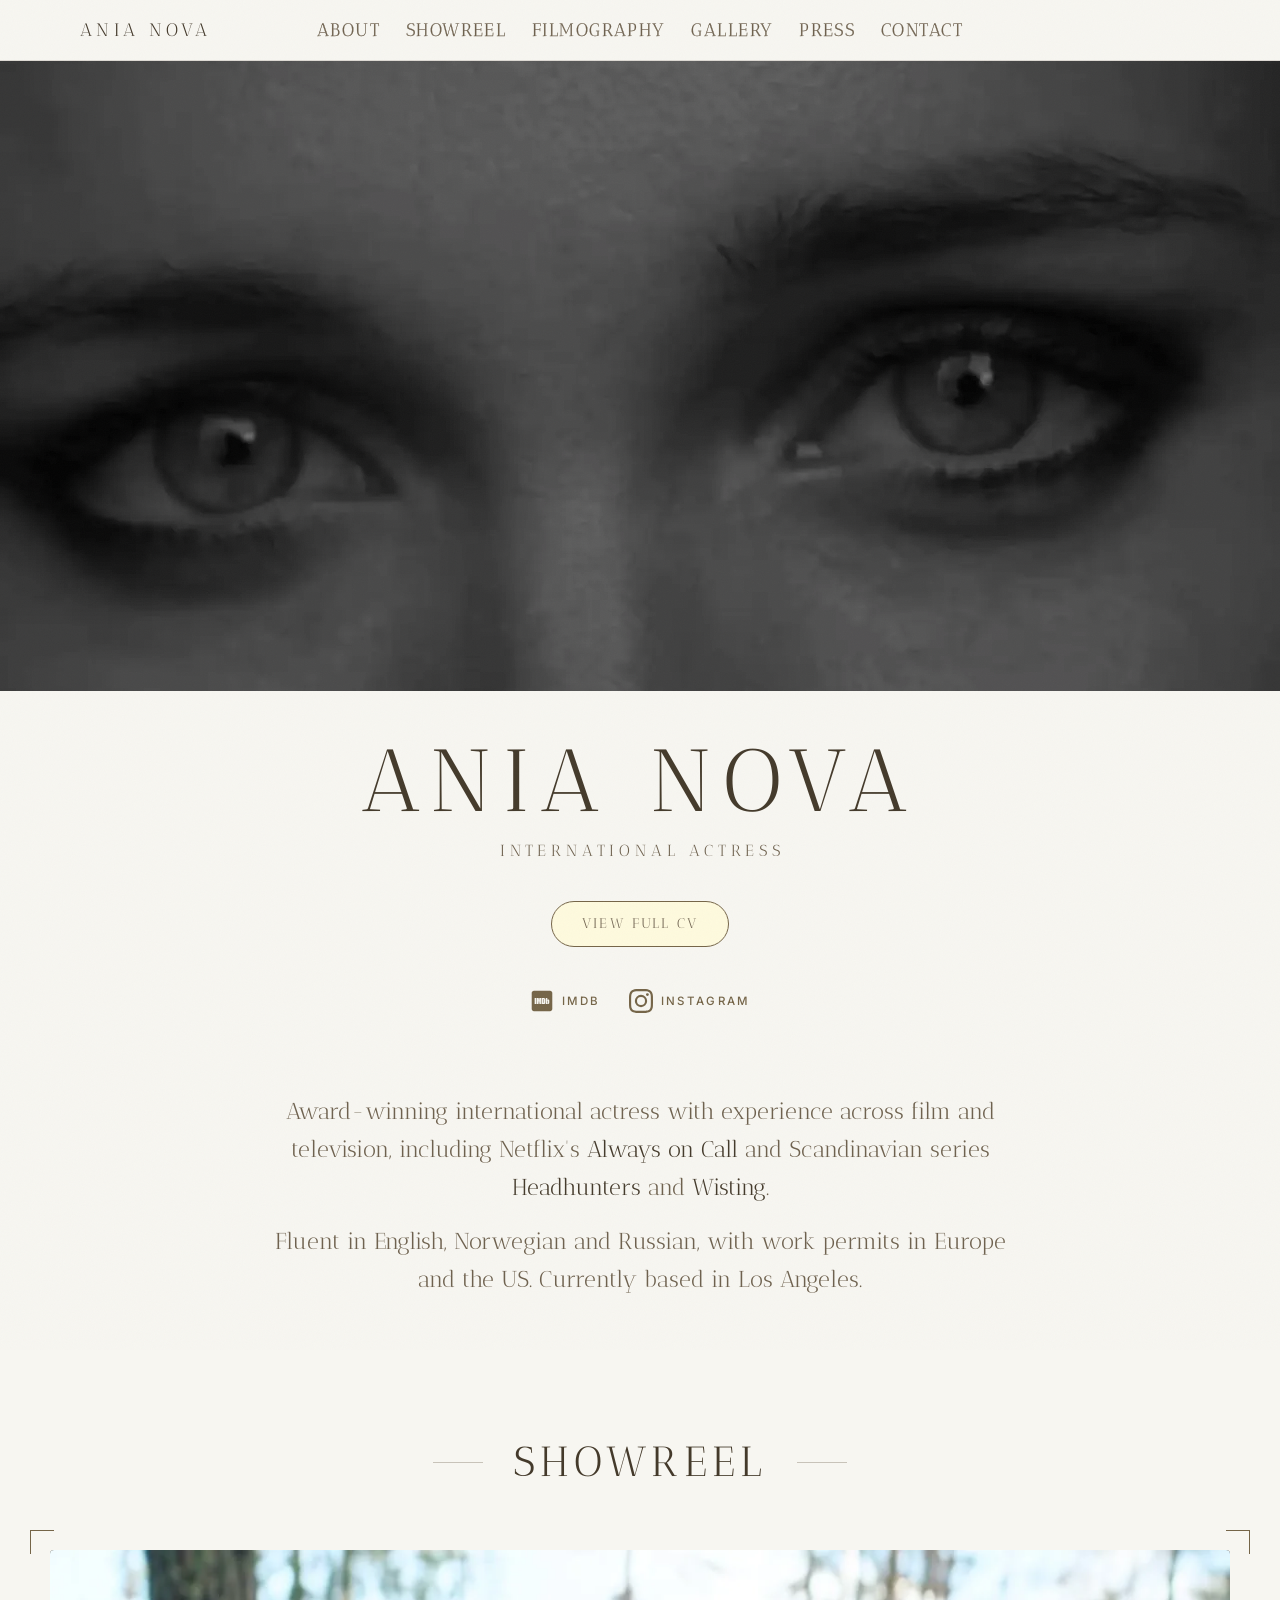
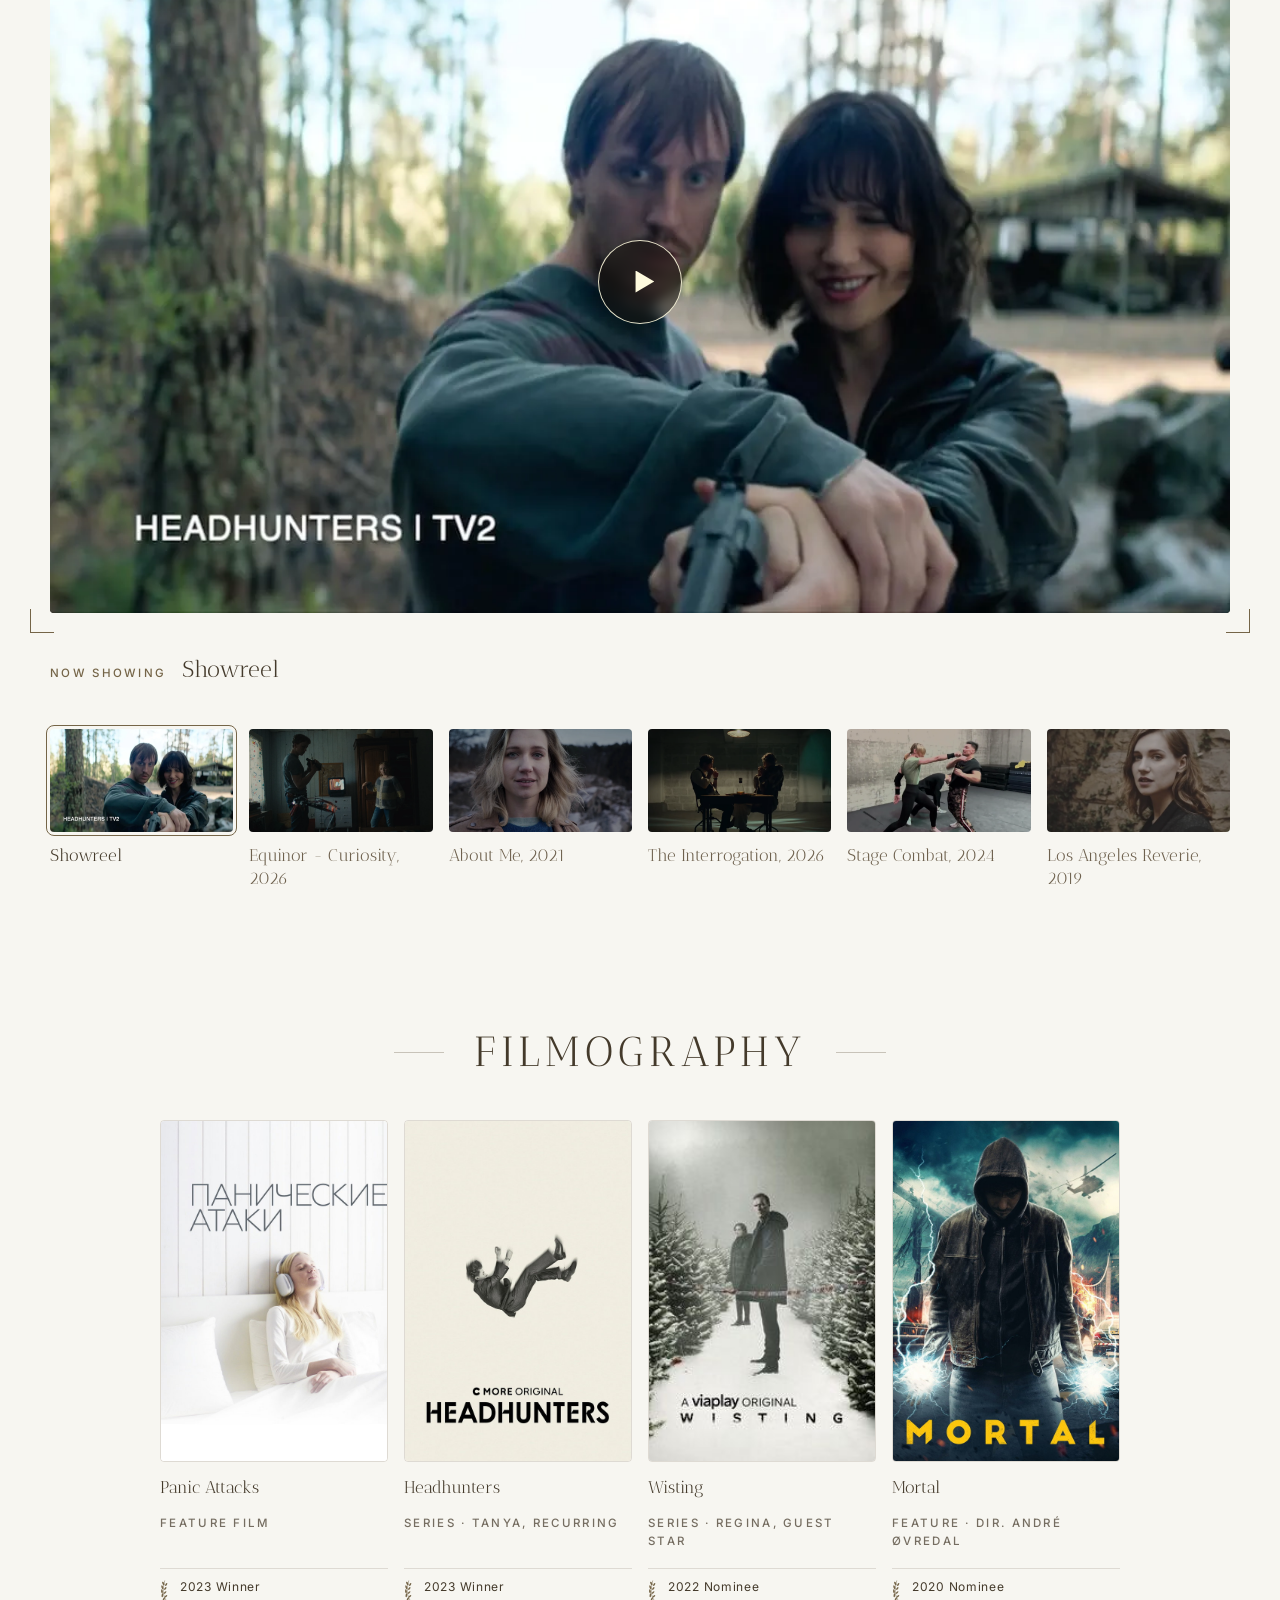
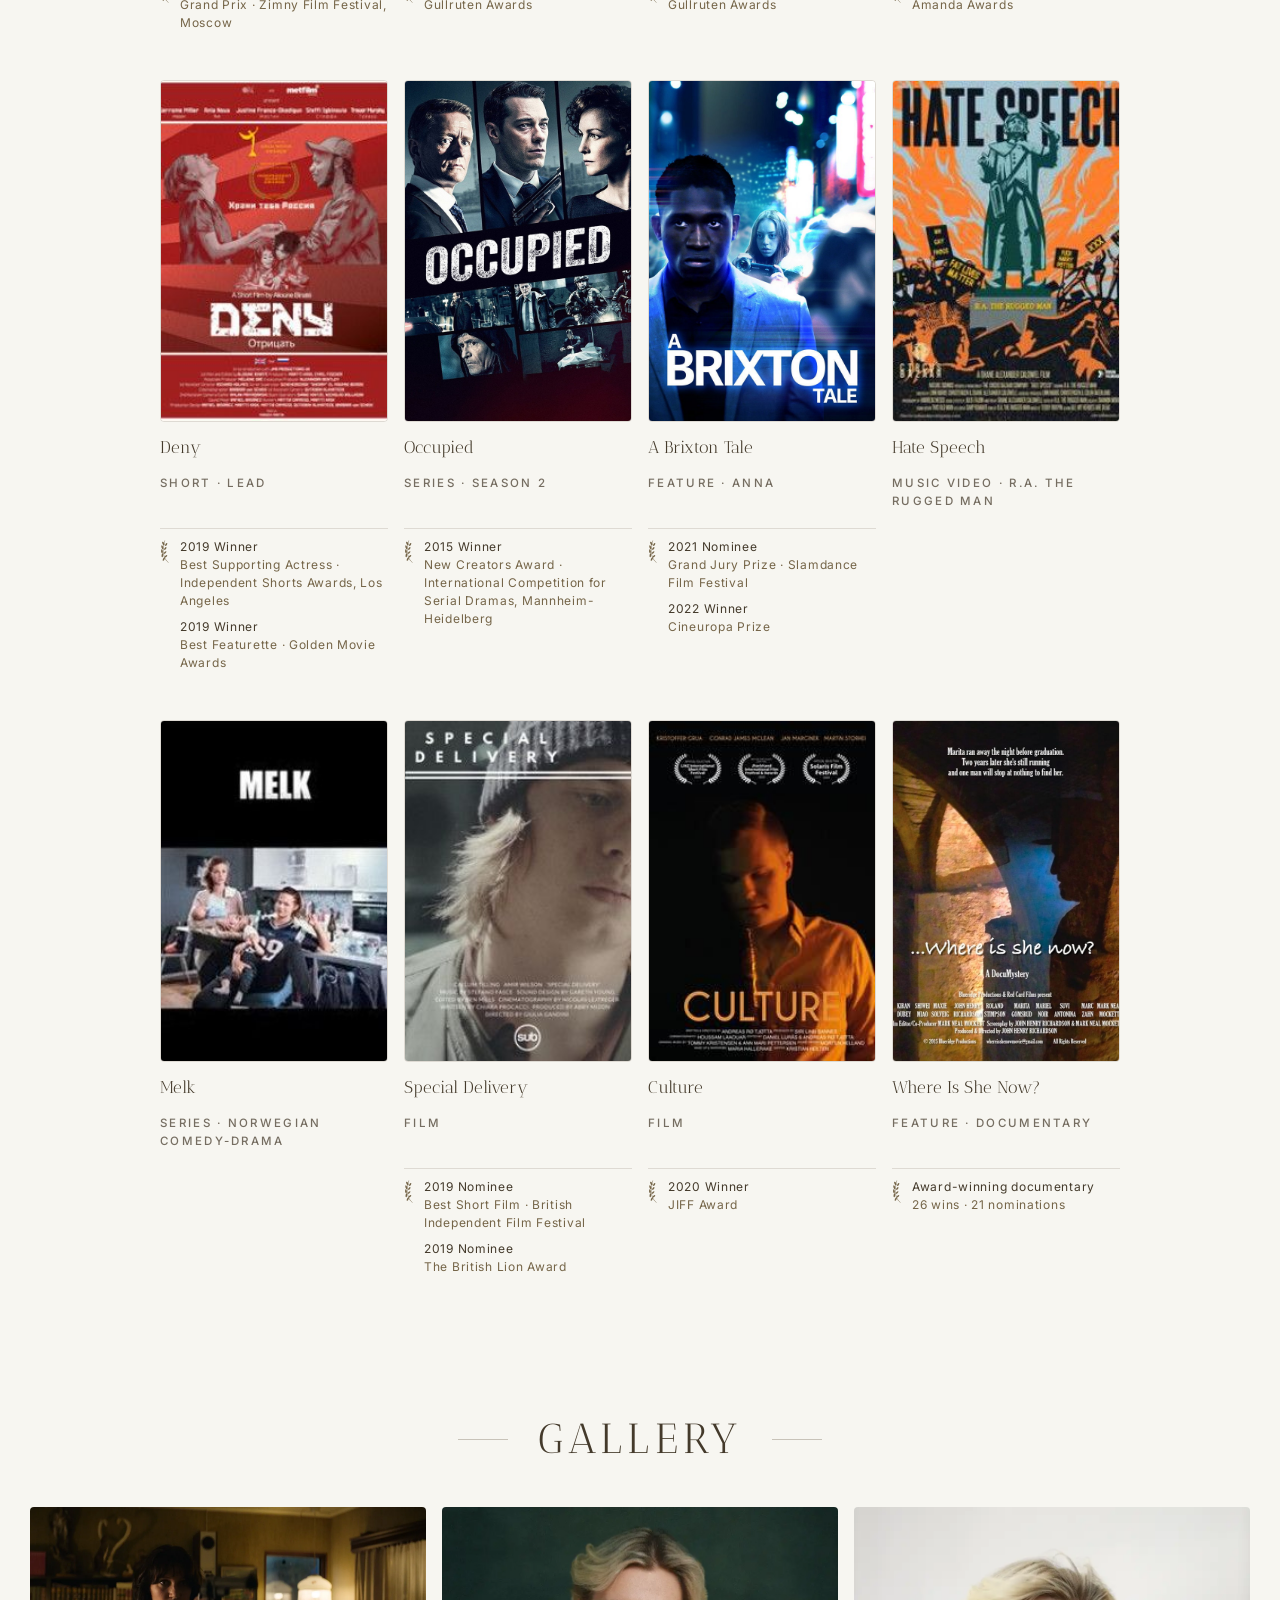
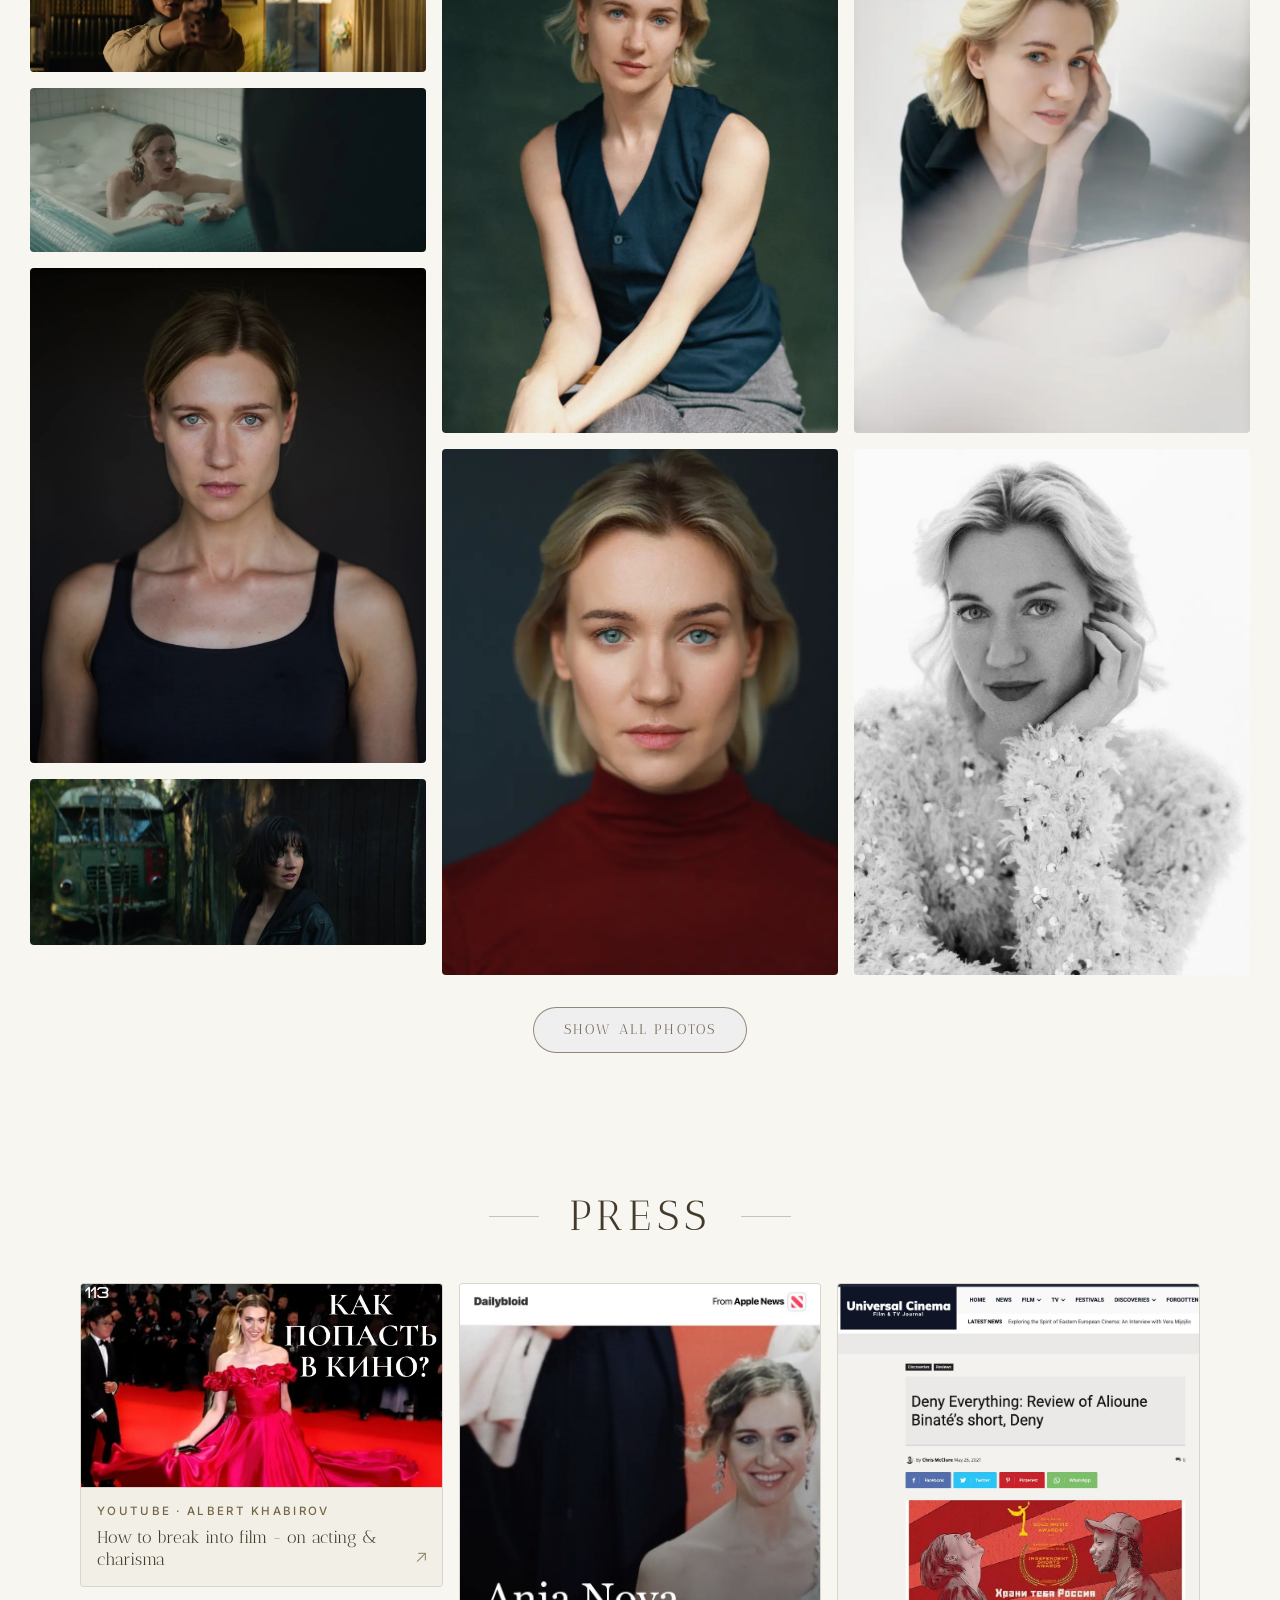
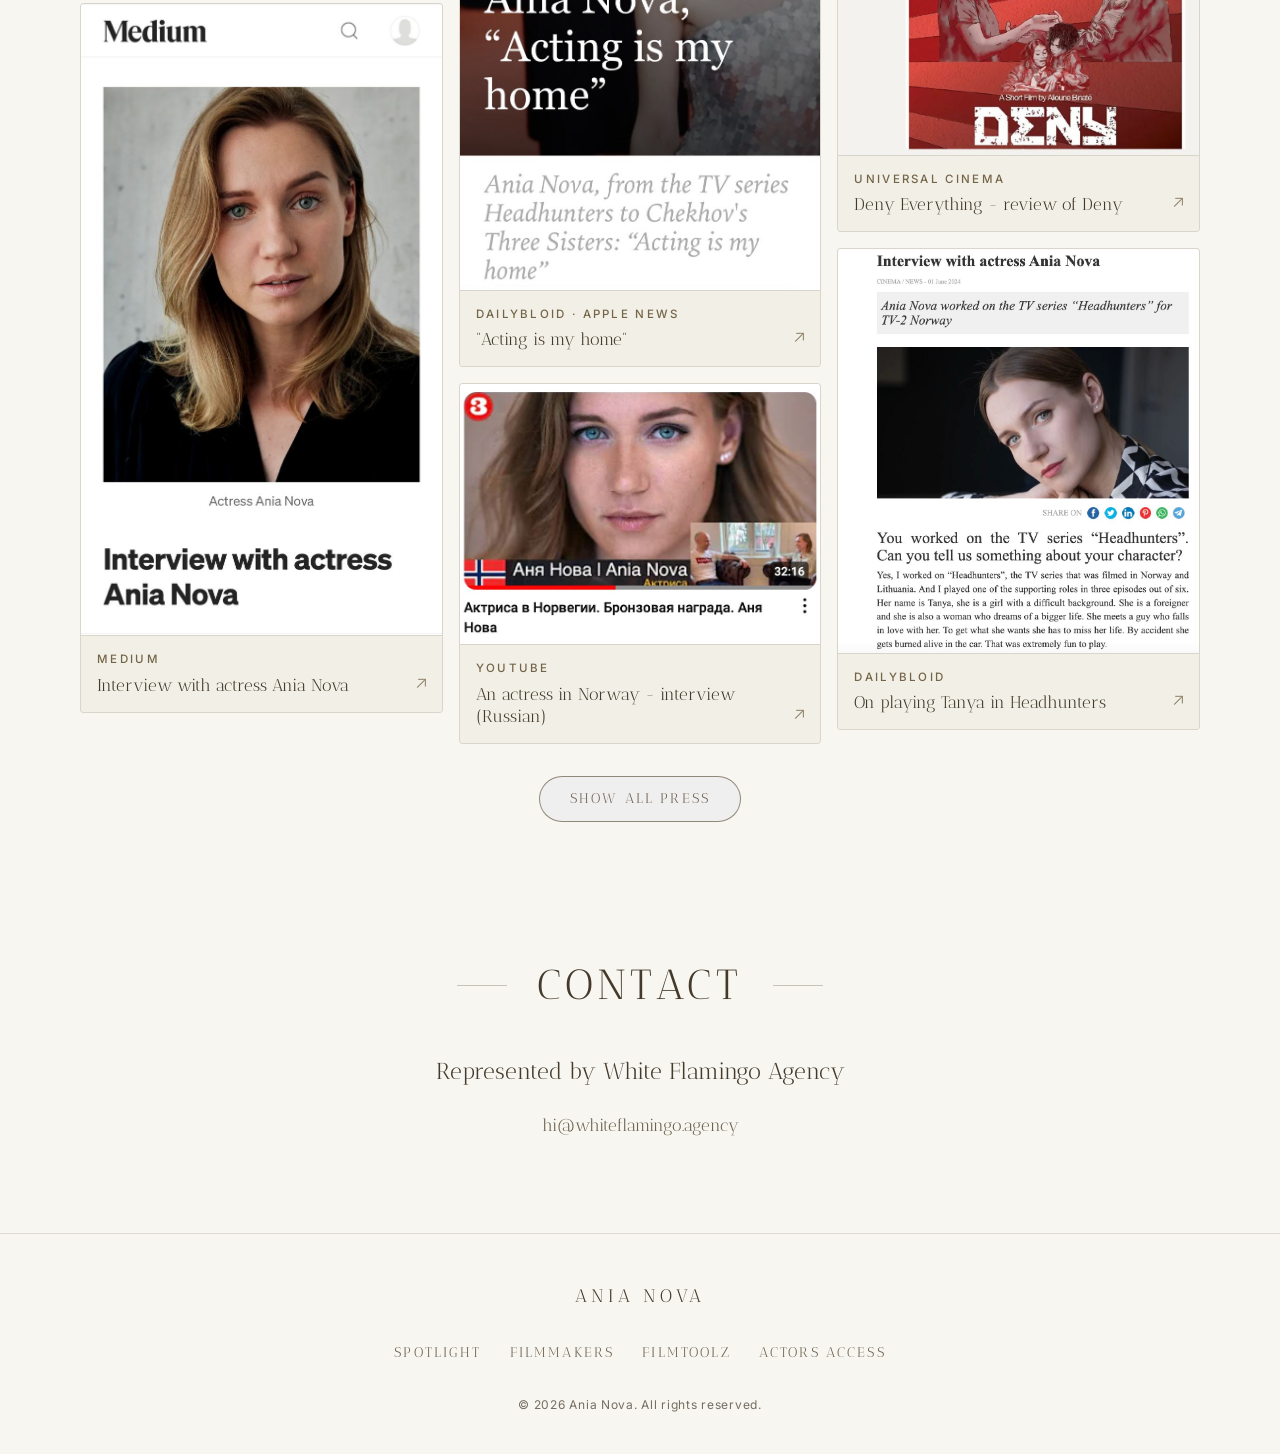
==== commit ee32c814: "Unified type scale, semantic headings, SEO refresh, no em dashes - Type: every text style defined on" ====
--- a/index.html
+++ b/index.html
@@ -3,58 +3,227 @@
   <head>
     <meta charset="UTF-8" />
     <meta name="viewport" content="width=device-width, initial-scale=1.0" />
-    <meta name="description" content="Award-winning international actress. Netflix's Always on Call, Headhunters, Wisting. Fluent in English, Norwegian and Russian. Based in Los Angeles. Represented by White Flamingo." />
+    <title>Ania Nova - International Actress</title>
+    <meta name="description" content="Award-winning international actress known for Netflix's Always on Call, Headhunters and Wisting. Fluent in English, Norwegian and Russian. Based in Los Angeles." />
+    <link rel="canonical" href="https://ania-nova.com/" />
+    <meta name="robots" content="index, follow, max-image-preview:large" />
     <meta name="theme-color" content="#f7f6f1" />
     <link rel="icon" href="favicon.ico" sizes="16x16 32x32 48x48" />
     <link rel="icon" href="favicon.svg" type="image/svg+xml" />
     <link rel="apple-touch-icon" href="apple-touch-icon.png" />
-    <meta property="og:title" content="Ania Nova — International Actress" />
-    <meta property="og:description" content="Award-winning international actress. Netflix's Always on Call, Headhunters, Wisting. Based in Los Angeles." />
-    <meta property="og:image" content="https://ania-nova.com/static/ania-nova-actress.webp" />
-    <meta property="og:url" content="https://ania-nova.com" />
-    <meta property="og:type" content="website" />
+    <meta property="og:type" content="profile" />
+    <meta property="profile:first_name" content="Ania" />
+    <meta property="profile:last_name" content="Nova" />
+    <meta property="og:site_name" content="Ania Nova" />
+    <meta property="og:title" content="Ania Nova - International Actress" />
+    <meta property="og:description" content="Award-winning international actress known for Netflix's Always on Call, Headhunters and Wisting. Based in Los Angeles." />
+    <meta property="og:url" content="https://ania-nova.com/" />
+    <meta property="og:image" content="https://ania-nova.com/static/ania-nova-actress.jpg" />
+    <meta property="og:image:width" content="978" />
+    <meta property="og:image:height" content="512" />
+    <meta property="og:image:alt" content="Portrait of actress Ania Nova" />
     <meta property="og:locale" content="en_US" />
     <meta name="twitter:card" content="summary_large_image" />
     <link rel="stylesheet" href="styles.css" />
     <link rel="preconnect" href="https://fonts.googleapis.com" />
     <link rel="preconnect" href="https://fonts.gstatic.com" crossorigin />
     <link href="https://fonts.googleapis.com/css2?family=Antic+Didone&family=Inter:wght@300;400;500;600&display=swap" rel="stylesheet" />
-    <title>Ania Nova — International Actress</title>
 
     <script type="application/ld+json">
     {
       "@context": "https://schema.org",
-      "@type": "Person",
-      "name": "Ania Nova",
-      "description": "Award-winning international actress with experience across film and television, including Netflix's Always on Call and Scandinavian series Headhunters and Wisting. Currently based in Los Angeles.",
-      "url": "https://ania-nova.com",
-      "image": "https://ania-nova.com/static/ania-nova-actress.webp",
-      "jobTitle": "Actress",
-      "knowsLanguage": ["English", "Norwegian", "Russian"],
-      "homeLocation": { "@type": "Place", "name": "Los Angeles, California" },
-      "height": "176 cm",
-      "alumniOf": [
-        { "@type": "EducationalOrganization", "name": "MetFilm School London" },
-        { "@type": "CollegeOrUniversity", "name": "OsloMet" }
-      ],
-      "award": "Best Supporting Actress — Independent Shorts Awards, Los Angeles 2019",
-      "performerIn": [
-        { "@type": "TVSeries", "name": "Always on Call" },
-        { "@type": "TVSeries", "name": "Headhunters" },
-        { "@type": "TVSeries", "name": "Wisting" },
-        { "@type": "TVSeries", "name": "Occupied" },
-        { "@type": "Movie", "name": "Mortal" },
-        { "@type": "Movie", "name": "Deny" }
-      ],
-      "sameAs": [
-        "https://www.imdb.com/name/nm7837597/",
-        "https://www.instagram.com/ania__nova/",
-        "https://www.whiteflamingo.agency/actors/ania-nova",
-        "https://www.spotlight.com/0011-4532-8639",
-        "https://www.filmmakers.eu/actors/ania-nova",
-        "https://resumes.actorsaccess.com/ania-nova"
-      ],
-      "worksFor": { "@type": "Organization", "name": "White Flamingo Agency" }
+      "@graph": [
+        {
+          "@type": "WebSite",
+          "@id": "https://ania-nova.com/#website",
+          "url": "https://ania-nova.com/",
+          "name": "Ania Nova",
+          "inLanguage": "en",
+          "about": {
+            "@id": "https://ania-nova.com/#ania-nova"
+          }
+        },
+        {
+          "@type": "Person",
+          "@id": "https://ania-nova.com/#ania-nova",
+          "name": "Ania Nova",
+          "url": "https://ania-nova.com/",
+          "image": "https://ania-nova.com/static/ania-nova-actress.jpg",
+          "jobTitle": "Actress",
+          "description": "Award-winning international actress with experience across film and television, including Netflix's Always on Call and Scandinavian series Headhunters and Wisting. Currently based in Los Angeles.",
+          "knowsLanguage": [
+            "English",
+            "Norwegian",
+            "Russian"
+          ],
+          "homeLocation": {
+            "@type": "Place",
+            "name": "Los Angeles, California"
+          },
+          "height": {
+            "@type": "QuantitativeValue",
+            "value": 176,
+            "unitCode": "CMT"
+          },
+          "alumniOf": [
+            {
+              "@type": "EducationalOrganization",
+              "name": "MetFilm School London"
+            },
+            {
+              "@type": "CollegeOrUniversity",
+              "name": "OsloMet"
+            }
+          ],
+          "award": [
+            "Best Supporting Actress - Independent Shorts Awards, Los Angeles 2019"
+          ],
+          "affiliation": {
+            "@type": "Organization",
+            "name": "White Flamingo Agency",
+            "url": "https://www.whiteflamingo.agency/"
+          },
+          "sameAs": [
+            "https://www.imdb.com/name/nm7837597/",
+            "https://www.instagram.com/ania__nova/",
+            "https://www.whiteflamingo.agency/actors/ania-nova",
+            "https://www.spotlight.com/0011-4532-8639",
+            "https://www.filmmakers.eu/actors/ania-nova",
+            "https://resumes.actorsaccess.com/ania-nova",
+            "https://casting.filmtoolz.ru/3342917"
+          ]
+        },
+        {
+          "@type": "Movie",
+          "name": "Panic Attacks",
+          "image": "https://ania-nova.com/static/posters/ania-nova-panic-attacks.jpg",
+          "sameAs": "https://www.imdb.com/title/tt15835240/",
+          "actor": {
+            "@id": "https://ania-nova.com/#ania-nova"
+          }
+        },
+        {
+          "@type": "TVSeries",
+          "name": "Headhunters",
+          "image": "https://ania-nova.com/static/posters/ania-nova-headhunters.jpg",
+          "sameAs": "https://www.imdb.com/title/tt16303630/",
+          "actor": {
+            "@id": "https://ania-nova.com/#ania-nova"
+          }
+        },
+        {
+          "@type": "TVSeries",
+          "name": "Wisting",
+          "image": "https://ania-nova.com/static/posters/ania-nova-wisting.jpg",
+          "sameAs": "https://www.imdb.com/title/tt7875794/",
+          "actor": {
+            "@id": "https://ania-nova.com/#ania-nova"
+          }
+        },
+        {
+          "@type": "Movie",
+          "name": "Mortal",
+          "image": "https://ania-nova.com/static/posters/ania-nova-mortal.jpg",
+          "sameAs": "https://www.imdb.com/title/tt5715066/",
+          "actor": {
+            "@id": "https://ania-nova.com/#ania-nova"
+          }
+        },
+        {
+          "@type": "Movie",
+          "name": "Deny",
+          "image": "https://ania-nova.com/static/posters/ania-nova-deny.jpg",
+          "sameAs": "https://www.imdb.com/title/tt9715964/",
+          "actor": {
+            "@id": "https://ania-nova.com/#ania-nova"
+          }
+        },
+        {
+          "@type": "TVSeries",
+          "name": "Occupied",
+          "image": "https://ania-nova.com/static/posters/ania-nova-occupied.jpg",
+          "sameAs": "https://www.imdb.com/title/tt4192998/",
+          "actor": {
+            "@id": "https://ania-nova.com/#ania-nova"
+          }
+        },
+        {
+          "@type": "Movie",
+          "name": "A Brixton Tale",
+          "image": "https://ania-nova.com/static/posters/ania-nova-a-brixton-tale.jpg",
+          "sameAs": "https://www.imdb.com/title/tt7556502/",
+          "actor": {
+            "@id": "https://ania-nova.com/#ania-nova"
+          }
+        },
+        {
+          "@type": "CreativeWork",
+          "name": "Hate Speech",
+          "image": "https://ania-nova.com/static/posters/ania-nova-hate-speech.jpg",
+          "sameAs": "https://www.imdb.com/title/tt13397550/",
+          "genre": "Music video",
+          "contributor": {
+            "@id": "https://ania-nova.com/#ania-nova"
+          }
+        },
+        {
+          "@type": "TVSeries",
+          "name": "Melk",
+          "image": "https://ania-nova.com/static/posters/ania-nova-melk.jpg",
+          "sameAs": "https://www.imdb.com/title/tt7510948/",
+          "actor": {
+            "@id": "https://ania-nova.com/#ania-nova"
+          }
+        },
+        {
+          "@type": "Movie",
+          "name": "Special Delivery",
+          "image": "https://ania-nova.com/static/posters/ania-nova-special-delivery.jpg",
+          "sameAs": "https://www.imdb.com/title/tt8201154/",
+          "actor": {
+            "@id": "https://ania-nova.com/#ania-nova"
+          }
+        },
+        {
+          "@type": "Movie",
+          "name": "Culture",
+          "image": "https://ania-nova.com/static/posters/ania-nova-culture.jpg",
+          "sameAs": "https://www.imdb.com/title/tt11131110/",
+          "actor": {
+            "@id": "https://ania-nova.com/#ania-nova"
+          }
+        },
+        {
+          "@type": "Movie",
+          "name": "Where Is She Now?",
+          "image": "https://ania-nova.com/static/posters/ania-nova-where-is-she-now.jpg",
+          "sameAs": "https://www.imdb.com/title/tt5093770/",
+          "actor": {
+            "@id": "https://ania-nova.com/#ania-nova"
+          }
+        },
+        {
+          "@type": "TVSeries",
+          "name": "Always on Call",
+          "actor": {
+            "@id": "https://ania-nova.com/#ania-nova"
+          }
+        },
+        {
+          "@type": "Movie",
+          "name": "Pappa, jeg tyster ikke",
+          "actor": {
+            "@id": "https://ania-nova.com/#ania-nova"
+          }
+        },
+        {
+          "@type": "Movie",
+          "name": "Hysteria",
+          "actor": {
+            "@id": "https://ania-nova.com/#ania-nova"
+          }
+        }
+      ]
     }
     </script>
 
@@ -66,7 +235,7 @@
 
     <header class="site-header">
       <div class="site-header__inner">
-        <a class="brand" href="#top" aria-label="Ania Nova — back to top">Ania Nova</a>
+        <a class="brand" href="#top" aria-label="Ania Nova - back to top">Ania Nova</a>
         <nav class="nav" aria-label="Primary">
           <a href="#about">About</a>
           <a href="#showreel">Showreel</a>
@@ -126,7 +295,8 @@
 
       <section id="about" data-reveal>
         <div class="container">
-          <p class="bio-text">Award-winning international actress with experience across film and television, including Netflix's <em>Always on Call</em> and Scandinavian series <em>Headhunters</em> and <em>Wisting</em>.</p>
+          <h2 class="visually-hidden">About Ania Nova</h2>
+          <p class="bio-text">Award-winning international actress with experience across film and television, including Netflix's <cite>Always on Call</cite> and Scandinavian series <cite>Headhunters</cite> and <cite>Wisting</cite>.</p>
           <p class="bio-text">Fluent in English, Norwegian and Russian, with work permits in Europe and the US. Currently based in Los Angeles.</p>
         </div>
       </section>
@@ -145,7 +315,7 @@
 
             <ul class="playlist">
               <li><button class="playlist__item" type="button" data-vimeo="939138872" aria-current="true"><img loading="lazy" src="static/videos/ania-nova-showreel-2024.webp" width="1280" height="719" alt="" /><span class="playlist__title">Showreel</span></button></li>
-              <li><button class="playlist__item" type="button" data-vimeo="1233285860"><img loading="lazy" src="static/videos/ania-nova-equinor-curiosity.webp" width="1280" height="720" alt="" /><span class="playlist__title">Equinor — Curiosity, 2026</span></button></li>
+              <li><button class="playlist__item" type="button" data-vimeo="1233285860"><img loading="lazy" src="static/videos/ania-nova-equinor-curiosity.webp" width="1280" height="720" alt="" /><span class="playlist__title">Equinor - Curiosity, 2026</span></button></li>
               <li><button class="playlist__item" type="button" data-id="2bJwreTFeQA"><img loading="lazy" src="static/videos/ania-nova-about-me.webp" width="1280" height="720" alt="" /><span class="playlist__title">About Me, 2021</span></button></li>
               <li><button class="playlist__item" type="button" data-id="tJCIrA6wnP8"><img loading="lazy" src="static/videos/ania-nova-the-interrogation-micromilspec.webp" width="1280" height="720" alt="" /><span class="playlist__title">The Interrogation, 2026</span></button></li>
               <li><button class="playlist__item" type="button" data-id="Y5tJ4EmpeKo"><img loading="lazy" src="static/videos/ania-nova-stage-combat-scene.webp" width="1280" height="720" alt="" /><span class="playlist__title">Stage Combat, 2024</span></button></li>
@@ -160,8 +330,8 @@
           <h2 class="section-title">Filmography</h2>
           <div class="film-grid">
             <a class="film" href="https://www.imdb.com/title/tt15835240" target="_blank" rel="noopener noreferrer">
-              <img src="static/posters/ania-nova-panic-attacks.jpg" width="200" height="299" loading="lazy" alt="Panic Attacks poster" />
-              <span class="film__title">Panic Attacks</span>
+              <img src="static/posters/ania-nova-panic-attacks.jpg" width="200" height="299" loading="lazy" alt="Panic Attacks poster - Ania Nova filmography" />
+              <h3 class="film__title">Panic Attacks</h3>
               <span class="film__meta">Feature film</span>
               <span class="film__award">
                 <svg class="film__laurel" viewBox="0 0 24 48" aria-hidden="true"><use href="#laurel" /></svg>
@@ -172,8 +342,8 @@
               </span>
             </a>
             <a class="film" href="https://www.imdb.com/title/tt16303630" target="_blank" rel="noopener noreferrer">
-              <img src="static/posters/ania-nova-headhunters.jpg" width="200" height="300" loading="lazy" alt="Headhunters poster" />
-              <span class="film__title">Headhunters</span>
+              <img src="static/posters/ania-nova-headhunters.jpg" width="200" height="300" loading="lazy" alt="Headhunters poster - Ania Nova filmography" />
+              <h3 class="film__title">Headhunters</h3>
               <span class="film__meta">Series · Tanya, recurring</span>
               <span class="film__award">
                 <svg class="film__laurel" viewBox="0 0 24 48" aria-hidden="true"><use href="#laurel" /></svg>
@@ -184,8 +354,8 @@
               </span>
             </a>
             <a class="film" href="https://www.imdb.com/title/tt7875794" target="_blank" rel="noopener noreferrer">
-              <img src="static/posters/ania-nova-wisting.jpg" width="200" height="300" loading="lazy" alt="Wisting poster" />
-              <span class="film__title">Wisting</span>
+              <img src="static/posters/ania-nova-wisting.jpg" width="200" height="300" loading="lazy" alt="Wisting poster - Ania Nova filmography" />
+              <h3 class="film__title">Wisting</h3>
               <span class="film__meta">Series · Regina, guest star</span>
               <span class="film__award">
                 <svg class="film__laurel" viewBox="0 0 24 48" aria-hidden="true"><use href="#laurel" /></svg>
@@ -196,8 +366,8 @@
               </span>
             </a>
             <a class="film" href="https://www.imdb.com/title/tt5715066" target="_blank" rel="noopener noreferrer">
-              <img src="static/posters/ania-nova-mortal.jpg" width="200" height="300" loading="lazy" alt="Mortal poster" />
-              <span class="film__title">Mortal</span>
+              <img src="static/posters/ania-nova-mortal.jpg" width="200" height="300" loading="lazy" alt="Mortal poster - Ania Nova filmography" />
+              <h3 class="film__title">Mortal</h3>
               <span class="film__meta">Feature · dir. André Øvredal</span>
               <span class="film__award">
                 <svg class="film__laurel" viewBox="0 0 24 48" aria-hidden="true"><use href="#laurel" /></svg>
@@ -208,8 +378,8 @@
               </span>
             </a>
             <a class="film" href="https://www.imdb.com/title/tt9715964" target="_blank" rel="noopener noreferrer">
-              <img src="static/posters/ania-nova-deny.jpg" width="200" height="300" loading="lazy" alt="Deny poster" />
-              <span class="film__title">Deny</span>
+              <img src="static/posters/ania-nova-deny.jpg" width="200" height="300" loading="lazy" alt="Deny poster - Ania Nova filmography" />
+              <h3 class="film__title">Deny</h3>
               <span class="film__meta">Short · Lead</span>
               <span class="film__award">
                 <svg class="film__laurel" viewBox="0 0 24 48" aria-hidden="true"><use href="#laurel" /></svg>
@@ -226,8 +396,8 @@
               </span>
             </a>
             <a class="film" href="https://www.imdb.com/title/tt4192998" target="_blank" rel="noopener noreferrer">
-              <img src="static/posters/ania-nova-occupied.jpg" width="200" height="300" loading="lazy" alt="Occupied poster" />
-              <span class="film__title">Occupied</span>
+              <img src="static/posters/ania-nova-occupied.jpg" width="200" height="300" loading="lazy" alt="Occupied poster - Ania Nova filmography" />
+              <h3 class="film__title">Occupied</h3>
               <span class="film__meta">Series · Season 2</span>
               <span class="film__award">
                 <svg class="film__laurel" viewBox="0 0 24 48" aria-hidden="true"><use href="#laurel" /></svg>
@@ -238,8 +408,8 @@
               </span>
             </a>
             <a class="film" href="https://www.imdb.com/title/tt7556502" target="_blank" rel="noopener noreferrer">
-              <img src="static/posters/ania-nova-a-brixton-tale.jpg" width="200" height="300" loading="lazy" alt="A Brixton Tale poster" />
-              <span class="film__title">A Brixton Tale</span>
+              <img src="static/posters/ania-nova-a-brixton-tale.jpg" width="200" height="300" loading="lazy" alt="A Brixton Tale poster - Ania Nova filmography" />
+              <h3 class="film__title">A Brixton Tale</h3>
               <span class="film__meta">Feature · Anna</span>
               <span class="film__award">
                 <svg class="film__laurel" viewBox="0 0 24 48" aria-hidden="true"><use href="#laurel" /></svg>
@@ -256,18 +426,18 @@
               </span>
             </a>
             <a class="film" href="https://www.imdb.com/title/tt13397550" target="_blank" rel="noopener noreferrer">
-              <img src="static/posters/ania-nova-hate-speech.jpg" width="200" height="300" loading="lazy" alt="Hate Speech poster" />
-              <span class="film__title">Hate Speech</span>
+              <img src="static/posters/ania-nova-hate-speech.jpg" width="200" height="300" loading="lazy" alt="Hate Speech poster - Ania Nova filmography" />
+              <h3 class="film__title">Hate Speech</h3>
               <span class="film__meta">Music video · R.A. the Rugged Man</span>
             </a>
             <a class="film" href="https://www.imdb.com/title/tt7510948" target="_blank" rel="noopener noreferrer">
-              <img src="static/posters/ania-nova-melk.jpg" width="200" height="300" loading="lazy" alt="Melk poster" />
-              <span class="film__title">Melk</span>
+              <img src="static/posters/ania-nova-melk.jpg" width="200" height="300" loading="lazy" alt="Melk poster - Ania Nova filmography" />
+              <h3 class="film__title">Melk</h3>
               <span class="film__meta">Series · Norwegian comedy-drama</span>
             </a>
             <a class="film" href="https://www.imdb.com/title/tt8201154" target="_blank" rel="noopener noreferrer">
-              <img src="static/posters/ania-nova-special-delivery.jpg" width="200" height="300" loading="lazy" alt="Special Delivery poster" />
-              <span class="film__title">Special Delivery</span>
+              <img src="static/posters/ania-nova-special-delivery.jpg" width="200" height="300" loading="lazy" alt="Special Delivery poster - Ania Nova filmography" />
+              <h3 class="film__title">Special Delivery</h3>
               <span class="film__meta">Film</span>
               <span class="film__award">
                 <svg class="film__laurel" viewBox="0 0 24 48" aria-hidden="true"><use href="#laurel" /></svg>
@@ -284,8 +454,8 @@
               </span>
             </a>
             <a class="film" href="https://www.imdb.com/title/tt11131110" target="_blank" rel="noopener noreferrer">
-              <img src="static/posters/ania-nova-culture.jpg" width="200" height="300" loading="lazy" alt="Culture poster" />
-              <span class="film__title">Culture</span>
+              <img src="static/posters/ania-nova-culture.jpg" width="200" height="300" loading="lazy" alt="Culture poster - Ania Nova filmography" />
+              <h3 class="film__title">Culture</h3>
               <span class="film__meta">Film</span>
               <span class="film__award">
                 <svg class="film__laurel" viewBox="0 0 24 48" aria-hidden="true"><use href="#laurel" /></svg>
@@ -296,8 +466,8 @@
               </span>
             </a>
             <a class="film" href="https://www.imdb.com/title/tt5093770" target="_blank" rel="noopener noreferrer">
-              <img src="static/posters/ania-nova-where-is-she-now.jpg" width="200" height="300" loading="lazy" alt="Where Is She Now? poster" />
-              <span class="film__title">Where Is She Now?</span>
+              <img src="static/posters/ania-nova-where-is-she-now.jpg" width="200" height="300" loading="lazy" alt="Where Is She Now? poster - Ania Nova filmography" />
+              <h3 class="film__title">Where Is She Now?</h3>
               <span class="film__meta">Feature · Documentary</span>
               <span class="film__award">
                 <svg class="film__laurel" viewBox="0 0 24 48" aria-hidden="true"><use href="#laurel" /></svg>
@@ -316,12 +486,12 @@
           <h2 class="section-title">Gallery</h2>
         </div>
         <div class="gallery">
-          <button class="gallery__item" type="button"><img loading="lazy" src="static/gallery/ania-nova-film-still-aiming-gun.webp" width="1436" height="600" alt="Ania Nova aiming a gun in a dimly lit library — film still" /></button>
+          <button class="gallery__item" type="button"><img loading="lazy" src="static/gallery/ania-nova-film-still-aiming-gun.webp" width="1436" height="600" alt="Ania Nova aiming a gun in a dimly lit library - film still" /></button>
           <button class="gallery__item" type="button"><img loading="lazy" src="static/gallery/ania-nova-portrait-green-backdrop.webp" width="800" height="1063" alt="Ania Nova seated portrait against a deep green backdrop" /></button>
-          <button class="gallery__item" type="button"><img loading="lazy" src="static/gallery/ania-nova-film-still-bathtub.webp" width="960" height="398" alt="Ania Nova in a bathtub — film still" /></button>
+          <button class="gallery__item" type="button"><img loading="lazy" src="static/gallery/ania-nova-film-still-bathtub.webp" width="960" height="398" alt="Ania Nova in a bathtub - film still" /></button>
           <button class="gallery__item" type="button"><img loading="lazy" src="static/gallery/ania-nova-portrait-soft-light.webp" width="800" height="1063" alt="Ania Nova soft-light portrait, hand resting on her cheek" /></button>
           <button class="gallery__item" type="button"><img loading="lazy" src="static/gallery/ania-nova-headshot-black-tank.webp" width="1280" height="1600" alt="Ania Nova headshot in a black tank top against a dark backdrop" /></button>
-          <button class="gallery__item" type="button"><img loading="lazy" src="static/gallery/ania-nova-film-still-forest.webp" width="1436" height="600" alt="Ania Nova in a forest beside an abandoned bus — film still" /></button>
+          <button class="gallery__item" type="button"><img loading="lazy" src="static/gallery/ania-nova-film-still-forest.webp" width="1436" height="600" alt="Ania Nova in a forest beside an abandoned bus - film still" /></button>
           <button class="gallery__item" type="button"><img loading="lazy" src="static/gallery/ania-nova-portrait-black-and-white.webp" width="800" height="1063" alt="Black-and-white portrait of Ania Nova in a textured knit" /></button>
           <button class="gallery__item" type="button"><img loading="lazy" src="static/gallery/ania-nova-headshot-red-turtleneck.webp" width="800" height="1063" alt="Ania Nova headshot in a red turtleneck" /></button>
           <button class="gallery__item" type="button"><img loading="lazy" src="static/gallery/ania-nova-portrait-sheer-veil.webp" width="2000" height="1178" alt="Ania Nova beneath a sheer veil in drifting smoke" /></button>
@@ -332,9 +502,9 @@
           <button class="gallery__item" type="button"><img loading="lazy" src="static/gallery/ania-nova-portrait-seated-profile.webp" width="800" height="1063" alt="Ania Nova seated on the floor, looking up, in profile" /></button>
           <button class="gallery__item" type="button"><img loading="lazy" src="static/gallery/ania-nova-editorial-orange-hair.webp" width="1334" height="2000" alt="Ania Nova editorial portrait with sculpted orange hair and red gloves" /></button>
           <button class="gallery__item" type="button"><img loading="lazy" src="static/gallery/ania-nova-red-carpet-silver-sequins.webp" width="1333" height="2000" alt="Ania Nova on the red carpet in a silver sequin dress" /></button>
-          <button class="gallery__item" type="button"><img loading="lazy" src="static/gallery/ania-nova-the-interrogation-fur-coat.webp" width="1920" height="1080" alt="Ania Nova in a fur coat — still from The Interrogation" /></button>
-          <button class="gallery__item" type="button"><img loading="lazy" src="static/gallery/ania-nova-film-still-interrogation-room.webp" width="1920" height="1280" alt="Interrogation room scene with Ania Nova — film still" /></button>
-          <button class="gallery__item" type="button"><img loading="lazy" src="static/gallery/ania-nova-film-still-aquarium-bar.webp" width="1849" height="889" alt="Ania Nova at an aquarium bar under red light — film still" /></button>
+          <button class="gallery__item" type="button"><img loading="lazy" src="static/gallery/ania-nova-the-interrogation-fur-coat.webp" width="1920" height="1080" alt="Ania Nova in a fur coat - still from The Interrogation" /></button>
+          <button class="gallery__item" type="button"><img loading="lazy" src="static/gallery/ania-nova-film-still-interrogation-room.webp" width="1920" height="1280" alt="Interrogation room scene with Ania Nova - film still" /></button>
+          <button class="gallery__item" type="button"><img loading="lazy" src="static/gallery/ania-nova-film-still-aquarium-bar.webp" width="1849" height="889" alt="Ania Nova at an aquarium bar under red light - film still" /></button>
           <button class="gallery__item" type="button"><img loading="lazy" src="static/gallery/ania-nova-vgtv-av-med-maska.webp" width="1252" height="1247" alt="Ania Nova on VGTV's Av med maska" /></button>
           <button class="gallery__item" type="button"><img loading="lazy" src="static/gallery/ania-nova-portrait-grey-coat.webp" width="1506" height="2000" alt="Ania Nova portrait in a grey wool coat" /></button>
         </div>
@@ -359,55 +529,55 @@
           <div class="press-grid">
             <a class="press-card" href="https://youtu.be/fmO-G7zs9oo?si=vs5V2o1WpwucRNjw" target="_blank" rel="noopener noreferrer">
               <img loading="lazy" src="static/press/ania-nova-youtube-albert-khabirov-interview.webp" width="1280" height="720" alt="" />
-              <span class="press-card__label"><span class="press-card__outlet">YouTube · Albert Khabirov</span><span class="press-card__title">How to break into film — on acting &amp; charisma</span></span>
+              <div class="press-card__label"><span class="press-card__outlet">YouTube · Albert Khabirov</span><h3 class="press-card__title">How to break into film - on acting &amp; charisma</h3></div>
             </a>
             <a class="press-card" href="https://apple.news/AExZWTBQUTXGRro47r0AOOw" target="_blank" rel="noopener noreferrer">
               <img loading="lazy" src="static/press/ania-nova-dailybloid-apple-news-acting-is-my-home.jpg" width="763" height="1280" alt="" />
-              <span class="press-card__label"><span class="press-card__outlet">Dailybloid · Apple News</span><span class="press-card__title">“Acting is my home”</span></span>
+              <div class="press-card__label"><span class="press-card__outlet">Dailybloid · Apple News</span><h3 class="press-card__title">“Acting is my home”</h3></div>
             </a>
             <a class="press-card" href="https://medium.com/@ragugini-francis/interview-with-actress-ania-nova-132566e0c3d3" target="_blank" rel="noopener noreferrer">
               <img loading="lazy" src="static/press/ania-nova-medium-interview.jpg" width="731" height="1280" alt="" />
-              <span class="press-card__label"><span class="press-card__outlet">Medium</span><span class="press-card__title">Interview with actress Ania Nova</span></span>
+              <div class="press-card__label"><span class="press-card__outlet">Medium</span><h3 class="press-card__title">Interview with actress Ania Nova</h3></div>
             </a>
             <a class="press-card" href="https://universalcinema.ca/deny-everything-review-of-alioune-binates-short-deny" target="_blank" rel="noopener noreferrer">
               <img loading="lazy" src="static/press/ania-nova-universal-cinema-deny-review.jpg" width="898" height="1171" alt="" />
-              <span class="press-card__label"><span class="press-card__outlet">Universal Cinema</span><span class="press-card__title">Deny Everything — review of Deny</span></span>
+              <div class="press-card__label"><span class="press-card__outlet">Universal Cinema</span><h3 class="press-card__title">Deny Everything - review of Deny</h3></div>
             </a>
             <a class="press-card" href="https://youtu.be/hZvH9u98zgw?si=ymjQbpvPQ9-geVkL" target="_blank" rel="noopener noreferrer">
               <img loading="lazy" src="static/press/ania-nova-youtube-interview-russian.jpg" width="795" height="574" alt="" />
-              <span class="press-card__label"><span class="press-card__outlet">YouTube</span><span class="press-card__title">An actress in Norway — interview (Russian)</span></span>
+              <div class="press-card__label"><span class="press-card__outlet">YouTube</span><h3 class="press-card__title">An actress in Norway - interview (Russian)</h3></div>
             </a>
             <a class="press-card" href="https://www.dailybloid.com/news/interview-with-actress-ania-nova-new-movie" target="_blank" rel="noopener noreferrer">
               <img loading="lazy" src="static/press/ania-nova-dailybloid-interview-headhunters.jpg" width="1097" height="1227" alt="" />
-              <span class="press-card__label"><span class="press-card__outlet">Dailybloid</span><span class="press-card__title">On playing Tanya in Headhunters</span></span>
+              <div class="press-card__label"><span class="press-card__outlet">Dailybloid</span><h3 class="press-card__title">On playing Tanya in Headhunters</h3></div>
             </a>
             <a class="press-card" href="https://youtu.be/sfCCz_wmGso?si=q2KtZZb4jDcFLSXA" target="_blank" rel="noopener noreferrer">
               <img loading="lazy" src="static/videos/ania-nova-interview-oslo-2018.webp" width="1280" height="720" alt="" />
-              <span class="press-card__label"><span class="press-card__outlet">YouTube</span><span class="press-card__title">Interview with actress Ania Nova — Oslo 2018</span></span>
+              <div class="press-card__label"><span class="press-card__outlet">YouTube</span><h3 class="press-card__title">Interview with actress Ania Nova - Oslo 2018</h3></div>
             </a>
             <a class="press-card" href="https://apple.news/AExZWTBQUTXGRro47r0AOOw" target="_blank" rel="noopener noreferrer">
               <img loading="lazy" src="static/press/ania-nova-three-sisters-poster.jpg" width="908" height="1280" alt="" />
-              <span class="press-card__label"><span class="press-card__outlet">Apple News</span><span class="press-card__title">From Headhunters to Chekhov's Three Sisters</span></span>
+              <div class="press-card__label"><span class="press-card__outlet">Apple News</span><h3 class="press-card__title">From Headhunters to Chekhov's Three Sisters</h3></div>
             </a>
             <a class="press-card" href="https://www.instagram.com/p/C7FEp3TJ0QE/?hl=en" target="_blank" rel="noopener noreferrer">
               <img loading="lazy" src="static/press/ania-nova-we-audition-press-wall.jpg" width="1280" height="855" alt="" />
-              <span class="press-card__label"><span class="press-card__outlet">Instagram</span><span class="press-card__title">We Audition — press wall</span></span>
+              <div class="press-card__label"><span class="press-card__outlet">Instagram</span><h3 class="press-card__title">We Audition - press wall</h3></div>
             </a>
             <a class="press-card" href="https://www.instagram.com/p/C7FEp3TJ0QE/?hl=en" target="_blank" rel="noopener noreferrer">
               <img loading="lazy" src="static/press/ania-nova-we-audition-red-carpet.jpg" width="1024" height="1280" alt="" />
-              <span class="press-card__label"><span class="press-card__outlet">Instagram</span><span class="press-card__title">We Audition — red carpet</span></span>
+              <div class="press-card__label"><span class="press-card__outlet">Instagram</span><h3 class="press-card__title">We Audition - red carpet</h3></div>
             </a>
             <a class="press-card" href="https://youtu.be/ALDCPjLMymM?si=YzaLNOAe88WXepnW" target="_blank" rel="noopener noreferrer">
               <img loading="lazy" src="static/press/ania-nova-friends-in-film-podcast.jpg" width="1170" height="1179" alt="" />
-              <span class="press-card__label"><span class="press-card__outlet">Friends In Film podcast</span><span class="press-card__title">From production work to award-winning actress</span></span>
+              <div class="press-card__label"><span class="press-card__outlet">Friends In Film podcast</span><h3 class="press-card__title">From production work to award-winning actress</h3></div>
             </a>
             <a class="press-card" href="https://open.spotify.com/episode/42BMWOS7iEh6ePdpEwfuPN" target="_blank" rel="noopener noreferrer">
               <img loading="lazy" src="static/press/ania-nova-needed-on-set-podcast.jpg" width="1280" height="1280" alt="" />
-              <span class="press-card__label"><span class="press-card__outlet">Spotify · Needed On Set</span><span class="press-card__title">The Inclusive Podcast</span></span>
+              <div class="press-card__label"><span class="press-card__outlet">Spotify · Needed On Set</span><h3 class="press-card__title">The Inclusive Podcast</h3></div>
             </a>
             <a class="press-card" href="https://independentshortsawards.com/2019/08/26/deny/" target="_blank" rel="noopener noreferrer">
               <img loading="lazy" src="static/press/ania-nova-independent-shorts-awards-deny.jpg" width="863" height="366" alt="" />
-              <span class="press-card__label"><span class="press-card__outlet">Independent Shorts Awards</span><span class="press-card__title">Best Supporting Actress — Deny, LA 2019</span></span>
+              <div class="press-card__label"><span class="press-card__outlet">Independent Shorts Awards</span><h3 class="press-card__title">Best Supporting Actress - Deny, LA 2019</h3></div>
             </a>
           </div>
           <div class="show-all">
@@ -419,7 +589,7 @@
       <section id="contact" data-reveal>
         <div class="container">
           <h2 class="section-title">Contact</h2>
-          <a class="contact__agency" href="https://www.whiteflamingo.agency/actors/ania-nova" target="_blank" rel="noopener noreferrer">Represented by White Flamingo Agency</a>
+          <p class="contact__agency"><a href="https://www.whiteflamingo.agency/actors/ania-nova" target="_blank" rel="noopener noreferrer">Represented by White Flamingo Agency</a></p>
           <p class="contact__email"><a href="mailto:hi@whiteflamingo.agency">hi@whiteflamingo.agency</a></p>
         </div>
       </section>
--- a/styles.css
+++ b/styles.css
@@ -1,9 +1,9 @@
 /* ============================================================
-   ANIA NOVA — Cinematic Portrait Aesthetic
-   Theme: "warm paper" — ivory ground, warm brown ink, muted
+   ANIA NOVA - Cinematic Portrait Aesthetic
+   Theme: "warm paper" - ivory ground, warm brown ink, muted
    taupe accents. A light, editorial counterpoint to the dark
    screening-room version of v3.
-   Antic Didone (her favourite) carries the voice of the site —
+   Antic Didone (her favourite) carries the voice of the site -
    headings, navigation, prose, buttons. Inter is kept
    only for micro-labels and technical detail, so the didone
    never has to work at sizes where it would turn spindly.
@@ -38,6 +38,29 @@
   --grid-gap: 1.6rem; /* between cards in the filmography, gallery and press */
   --font-serif: "Antic Didone", "Georgia", serif;
   --font-sans: "Inter", -apple-system, BlinkMacSystemFont, "Segoe UI", sans-serif;
+
+  /* Type: a size and letter-spacing for each text role in the TYPE section */
+  --text-display: clamp(4.2rem, 9vw, 8.8rem); /* her name in the hero */
+  --track-display: 0.14em;
+  --text-heading: clamp(2.8rem, 4.5vw, 4.2rem); /* section titles */
+  --track-heading: 0.12em;
+  --text-menu: clamp(3.2rem, 9vw, 4.8rem); /* phone menu links */
+  --track-menu: 0.04em;
+  --text-lead: clamp(1.9rem, 2.4vw, 2.3rem); /* bio, agency, video now showing */
+  --text-body: clamp(1.6rem, 2vw, 1.8rem);
+  --text-title: 1.7rem; /* films, press, videos, email */
+  --text-nav: 1.8rem;
+  --track-nav: 0.08em;
+  --text-wordmark: 1.8rem; /* her name in the header and footer */
+  --track-wordmark: 0.24em;
+  --text-tagline: clamp(1.3rem, 1.8vw, 1.6rem);
+  --track-tagline: 0.3em;
+  --text-ui: 1.35rem; /* buttons and rows of links */
+  --track-ui: 0.16em;
+  --text-label: 1.15rem; /* small capitals in Inter */
+  --track-label: 0.2em;
+  --text-small: 1.2rem; /* awards, copyright */
+  --track-small: 0.06em;
 }
 
 /* ---------- BASE ---------- */
@@ -74,7 +97,7 @@
   -moz-osx-font-smoothing: grayscale;
 }
 
-/* Film grain — fixed noise layer over everything */
+/* Film grain - fixed noise layer over everything */
 body::after {
   content: "";
   position: fixed;
@@ -121,6 +144,22 @@
   color: inherit;
 }
 
+h1,
+h2,
+h3 {
+  margin: 0;
+}
+
+/* Read by screen readers and search engines, not shown */
+.visually-hidden {
+  position: absolute;
+  width: 1px;
+  height: 1px;
+  overflow: hidden;
+  clip-path: inset(50%);
+  white-space: nowrap;
+}
+
 a:focus-visible,
 button:focus-visible {
   outline: 2px solid var(--gold);
@@ -133,7 +172,7 @@
 }
 
 p {
-  font-size: clamp(1.6rem, 2vw, 1.8rem);
+  font-size: var(--text-body);
   line-height: 1.75;
   margin: 0;
   color: var(--ink-dim);
@@ -147,8 +186,6 @@
   padding: 1rem 1.6rem;
   background: var(--gold);
   color: var(--bg);
-  font-size: 1.3rem;
-  font-weight: 500;
 }
 
 .skip-link:focus {
@@ -169,6 +206,121 @@
 
 .container--wide {
   max-width: calc(124rem + 2 * var(--gutter));
+}
+
+/* ---------- TYPE ----------
+   Every text style on the page, defined once from the type tokens.
+   Components below only place and colour their text. */
+
+.hero-card h1 {
+  font-family: var(--font-serif);
+  font-size: var(--text-display);
+  font-weight: 400;
+  line-height: 1.05;
+  letter-spacing: var(--track-display);
+  text-transform: uppercase;
+}
+
+.section-title {
+  font-family: var(--font-serif);
+  font-size: var(--text-heading);
+  font-weight: 400;
+  line-height: 1.1;
+  letter-spacing: var(--track-heading);
+  text-transform: uppercase;
+}
+
+.menu__links a {
+  font-family: var(--font-serif);
+  font-size: var(--text-menu);
+  font-weight: 400;
+  line-height: 1.15;
+  letter-spacing: var(--track-menu);
+}
+
+/* Lead: the bio, the agency line, the video now showing */
+.bio-text,
+.contact__agency,
+.player__title {
+  font-family: var(--font-serif);
+  font-size: var(--text-lead);
+  font-weight: 400;
+  line-height: 1.65;
+}
+
+/* Titles of films, press pieces and videos, and the agency email */
+.film__title,
+.press-card__title,
+.playlist__title,
+.contact__email {
+  font-family: var(--font-serif);
+  font-size: var(--text-title);
+  font-weight: 400;
+  line-height: 1.3;
+}
+
+.nav a {
+  font-family: var(--font-serif);
+  font-size: var(--text-nav);
+  font-weight: 400;
+  letter-spacing: var(--track-nav);
+  text-transform: uppercase;
+}
+
+/* Her name as a wordmark, header and footer */
+.brand,
+.site-footer__brand {
+  font-family: var(--font-serif);
+  font-size: var(--text-wordmark);
+  font-weight: 400;
+  line-height: 1.6;
+  letter-spacing: var(--track-wordmark);
+  text-transform: uppercase;
+}
+
+/* Indented by its own spacing so the line centres under her name */
+.hero-tagline {
+  font-family: var(--font-serif);
+  font-size: var(--text-tagline);
+  font-weight: 400;
+  letter-spacing: var(--track-tagline);
+  text-indent: var(--track-tagline);
+  text-transform: uppercase;
+}
+
+/* Buttons and rows of links */
+.btn,
+.menu__footer,
+.site-footer__links a {
+  font-family: var(--font-serif);
+  font-size: var(--text-ui);
+  font-weight: 400;
+  letter-spacing: var(--track-ui);
+  text-transform: uppercase;
+}
+
+/* Small capitals in Inter: credits, outlets, counters */
+.film__meta,
+.press-card__outlet,
+.player__label,
+.hero-icons span,
+.menu__links a span,
+.lightbox__counter {
+  font-family: var(--font-sans);
+  font-size: var(--text-label);
+  font-weight: 500;
+  letter-spacing: var(--track-label);
+  text-transform: uppercase;
+}
+
+/* Small print: awards, copyright, skip link */
+.film__award,
+.site-footer__copy,
+.skip-link {
+  font-size: var(--text-small);
+  font-weight: 400;
+  line-height: 1.5;
+  letter-spacing: var(--track-small);
 }
 
 /* ---------- BUTTONS ---------- */
@@ -182,11 +334,6 @@
   border: 1px solid var(--gold);
   border-radius: 999px;
   padding: 1.1rem 3rem;
-  font-family: var(--font-serif);
-  font-size: 1.35rem;
-  font-weight: 400;
-  letter-spacing: 0.16em;
-  text-transform: uppercase;
   transition: background-color 0.3s ease, color 0.3s ease, border-color 0.3s ease;
 }
 
@@ -241,10 +388,6 @@
 }
 
 .brand {
-  font-family: var(--font-serif);
-  font-size: 1.8rem;
-  letter-spacing: 0.24em;
-  text-transform: uppercase;
   white-space: nowrap;
   opacity: 0;
   transform: translateY(6px);
@@ -287,11 +430,6 @@
 .nav a {
   position: relative;
   padding: 1.8rem 0;
-  font-family: var(--font-serif);
-  font-size: 1.8rem;
-  font-weight: 400;
-  letter-spacing: 0.08em;
-  text-transform: uppercase;
   color: var(--ink-dim);
   -webkit-text-stroke: 0.25px currentColor;
   transition: color 0.25s ease;
@@ -378,10 +516,6 @@
   align-items: baseline;
   gap: 1.6rem;
   padding: 1rem 0;
-  font-family: var(--font-serif);
-  font-size: clamp(3.2rem, 9vw, 4.8rem);
-  line-height: 1.15;
-  letter-spacing: 0.04em;
   border-bottom: 1px solid var(--hairline);
   opacity: 0;
   transform: translateY(16px);
@@ -395,9 +529,6 @@
 }
 
 .menu__links a span {
-  font-family: var(--font-sans);
-  font-size: 1.1rem;
-  letter-spacing: 0.2em;
   color: var(--gold);
 }
 
@@ -410,11 +541,6 @@
   display: flex;
   gap: 2.4rem;
   padding-top: 3rem;
-  font-family: var(--font-serif);
-  font-size: 1.35rem;
-  font-weight: 400;
-  letter-spacing: 0.16em;
-  text-transform: uppercase;
   color: var(--gold);
 }
 
@@ -435,7 +561,7 @@
   display: flex;
 }
 
-/* Fill the hero edge to edge — when capped, crop top and bottom, never the sides */
+/* Fill the hero edge to edge - when capped, crop top and bottom, never the sides */
 .hero-video {
   position: absolute;
   top: 50%;
@@ -448,7 +574,7 @@
   pointer-events: none;
 }
 
-/* Cinematic curtain masks — start covering the image, slide apart on load */
+/* Cinematic curtain masks - start covering the image, slide apart on load */
 .hero-mask {
   position: absolute;
   left: 0;
@@ -484,22 +610,11 @@
 }
 
 .hero-card h1 {
-  font-family: var(--font-serif);
-  font-size: clamp(4.2rem, 9vw, 8.8rem);
-  font-weight: 400;
-  line-height: 1.05;
-  letter-spacing: 0.14em;
   margin: 0 0 1rem;
   white-space: nowrap;
-  text-transform: uppercase;
 }
 
 .hero-tagline {
-  font-family: var(--font-serif);
-  font-size: clamp(1.3rem, 1.8vw, 1.6rem);
-  letter-spacing: 0.3em;
-  text-indent: 0.3em;
-  text-transform: uppercase;
   margin: 0 0 3.6rem;
 }
 
@@ -533,10 +648,6 @@
 }
 
 .hero-icons span {
-  font-size: 1.05rem;
-  font-weight: 500;
-  letter-spacing: 0.18em;
-  text-transform: uppercase;
 }
 
 .hero-icons a:hover {
@@ -551,12 +662,6 @@
   align-items: center;
   justify-content: center;
   gap: clamp(1.6rem, 3vw, 3rem);
-  font-family: var(--font-serif);
-  font-size: clamp(2.8rem, 4.5vw, 4.2rem);
-  font-weight: 400;
-  line-height: 1.1;
-  letter-spacing: 0.12em;
-  text-transform: uppercase;
   text-align: center;
   margin: 0 0 clamp(2.8rem, 4vw, 4.4rem);
 }
@@ -577,10 +682,6 @@
 }
 
 .bio-text {
-  font-family: var(--font-serif);
-  font-size: clamp(1.9rem, 2.4vw, 2.3rem);
-  font-weight: 400;
-  line-height: 1.65;
   text-align: center;
   max-width: 74rem;
   margin: 0 auto;
@@ -590,7 +691,7 @@
   margin-top: 1.6rem;
 }
 
-.bio-text em {
+.bio-text cite {
   color: var(--ink);
   font-style: normal;
 }
@@ -738,10 +839,6 @@
   margin-top: 1rem;
   padding-top: 0.9rem;
   border-top: 1px solid var(--hairline);
-  font-size: 1.2rem;
-  font-weight: 400;
-  line-height: 1.5;
-  letter-spacing: 0.06em;
   color: var(--gold);
 }
 
@@ -785,9 +882,6 @@
 .film__title {
   display: block;
   margin-top: 1.4rem;
-  font-family: var(--font-serif);
-  font-size: 1.75rem;
-  line-height: 1.25;
   color: var(--ink);
   transition: color 0.25s ease;
 }
@@ -799,10 +893,6 @@
 .film__meta {
   display: block;
   margin-top: 0.4rem;
-  font-size: 1.15rem;
-  font-weight: 500;
-  letter-spacing: 0.16em;
-  text-transform: uppercase;
   color: var(--ink-faint);
 }
 
@@ -1011,9 +1101,6 @@
   left: 50%;
   bottom: 2rem;
   translate: -50% 0;
-  font-size: 1.15rem;
-  font-weight: 500;
-  letter-spacing: 0.28em;
   color: var(--cream-dim);
   font-variant-numeric: tabular-nums;
 }
@@ -1034,22 +1121,17 @@
 }
 
 .player__label {
-  font-size: 1.15rem;
-  font-weight: 500;
-  letter-spacing: 0.26em;
-  text-transform: uppercase;
   color: var(--gold);
 }
 
 .player__title {
-  font-family: var(--font-serif);
-  font-size: clamp(2rem, 2.6vw, 2.6rem);
   color: var(--ink);
 }
 
+/* Six videos: one row of six, or two rows of three on narrower screens */
 .playlist {
   display: grid;
-  grid-template-columns: repeat(5, 1fr);
+  grid-template-columns: repeat(6, 1fr);
   gap: 2.4rem var(--grid-gap);
   list-style: none;
   padding: 0 var(--reel-pad);
@@ -1088,9 +1170,6 @@
 }
 
 .playlist__title {
-  font-family: var(--font-serif);
-  font-size: 1.55rem;
-  line-height: 1.4;
   color: var(--ink-dim);
   transition: color 0.25s ease;
 }
@@ -1154,10 +1233,6 @@
 
 .press-card__outlet {
   display: block;
-  font-size: 1.15rem;
-  font-weight: 500;
-  letter-spacing: 0.22em;
-  text-transform: uppercase;
   color: var(--gold);
 }
 
@@ -1165,9 +1240,6 @@
   display: block;
   margin-top: 0.5rem;
   padding-right: 3rem;
-  font-family: var(--font-serif);
-  font-size: 1.7rem;
-  line-height: 1.35;
   color: var(--ink);
 }
 
@@ -1176,7 +1248,7 @@
   position: absolute;
   right: 1.4rem;
   bottom: 1.6rem;
-  font-size: 1.6rem;
+  font-size: var(--text-title);
   color: var(--gold);
   opacity: 0.8;
   transition: opacity 0.25s ease, transform 0.25s var(--ease);
@@ -1206,26 +1278,22 @@
 }
 
 .contact__agency {
-  display: inline-block;
   margin-top: 1.4rem;
-  font-family: var(--font-serif);
-  font-size: clamp(2.2rem, 3vw, 3rem);
-  line-height: 1.2;
-  letter-spacing: 0.04em;
+  color: var(--ink);
+}
+
+.contact__agency a {
   background: linear-gradient(var(--gold), var(--gold)) left bottom / 0 1px no-repeat;
   transition: color 0.3s ease, background-size 0.5s var(--ease);
 }
 
-.contact__agency:hover {
+.contact__agency a:hover {
   color: var(--gold);
   background-size: 100% 1px;
 }
 
 .contact__email {
   margin-top: 2.4rem;
-  font-family: var(--font-serif);
-  font-size: 1.7rem;
-  letter-spacing: 0.02em;
 }
 
 .contact__email a {
@@ -1247,10 +1315,6 @@
 }
 
 .site-footer__brand {
-  font-family: var(--font-serif);
-  font-size: 2rem;
-  letter-spacing: 0.3em;
-  text-transform: uppercase;
   color: var(--ink);
 }
 
@@ -1264,11 +1328,6 @@
 
 .site-footer__links a {
   padding: 0.8rem 0;
-  font-family: var(--font-serif);
-  font-size: 1.3rem;
-  font-weight: 400;
-  letter-spacing: 0.16em;
-  text-transform: uppercase;
   color: var(--ink-dim);
   transition: color 0.25s ease;
 }
@@ -1279,8 +1338,6 @@
 
 .site-footer__copy {
   margin-top: 2.4rem;
-  font-size: 1.2rem;
-  letter-spacing: 0.06em;
   color: var(--ink-faint);
 }
 
@@ -1365,10 +1422,17 @@
 /* ---------- RESPONSIVE ---------- */
 
 @media (max-width: 1100px) {
+  :root {
+    --text-nav: 1.55rem;
+    --track-nav: 0.1em;
+  }
+
   .nav a {
-    font-size: 1.55rem;
-    letter-spacing: 0.1em;
     -webkit-text-stroke: 0.15px currentColor;
+  }
+
+  .playlist {
+    grid-template-columns: repeat(3, 1fr);
   }
 }
 
@@ -1394,32 +1458,29 @@
 @media (max-width: 768px) {
   :root {
     --grid-gap: 1rem;
+    --text-title: 1.5rem;
+    --text-label: 1.05rem;
+    --track-label: 0.14em;
+    --track-display: 0.08em;
+    --track-tagline: 0.22em;
   }
 
   .gallery {
     columns: 2;
   }
 
-  /* Press runs in two narrow columns here — slimmer labels */
+  /* Press runs in two narrow columns here, so slimmer labels */
   .press-card__label {
     padding: 1rem 1.2rem 1.2rem;
   }
 
-  .press-card__outlet {
-    font-size: 1.05rem;
-    letter-spacing: 0.14em;
-  }
-
   .press-card__title {
     padding-right: 1.6rem;
-    font-size: 1.45rem;
-    line-height: 1.3;
   }
 
   .press-card::after {
     right: 1rem;
     bottom: 1.2rem;
-    font-size: 1.3rem;
   }
 
   /* Phones: the playlist and filmography become swipe rails */
@@ -1464,15 +1525,6 @@
     grid-template-rows: repeat(4, auto);
   }
 
-  .hero-card h1 {
-    letter-spacing: 0.08em;
-  }
-
-  .hero-tagline {
-    letter-spacing: 0.22em;
-    text-indent: 0.22em;
-  }
-
   .play {
     width: 6.8rem;
     height: 6.8rem;
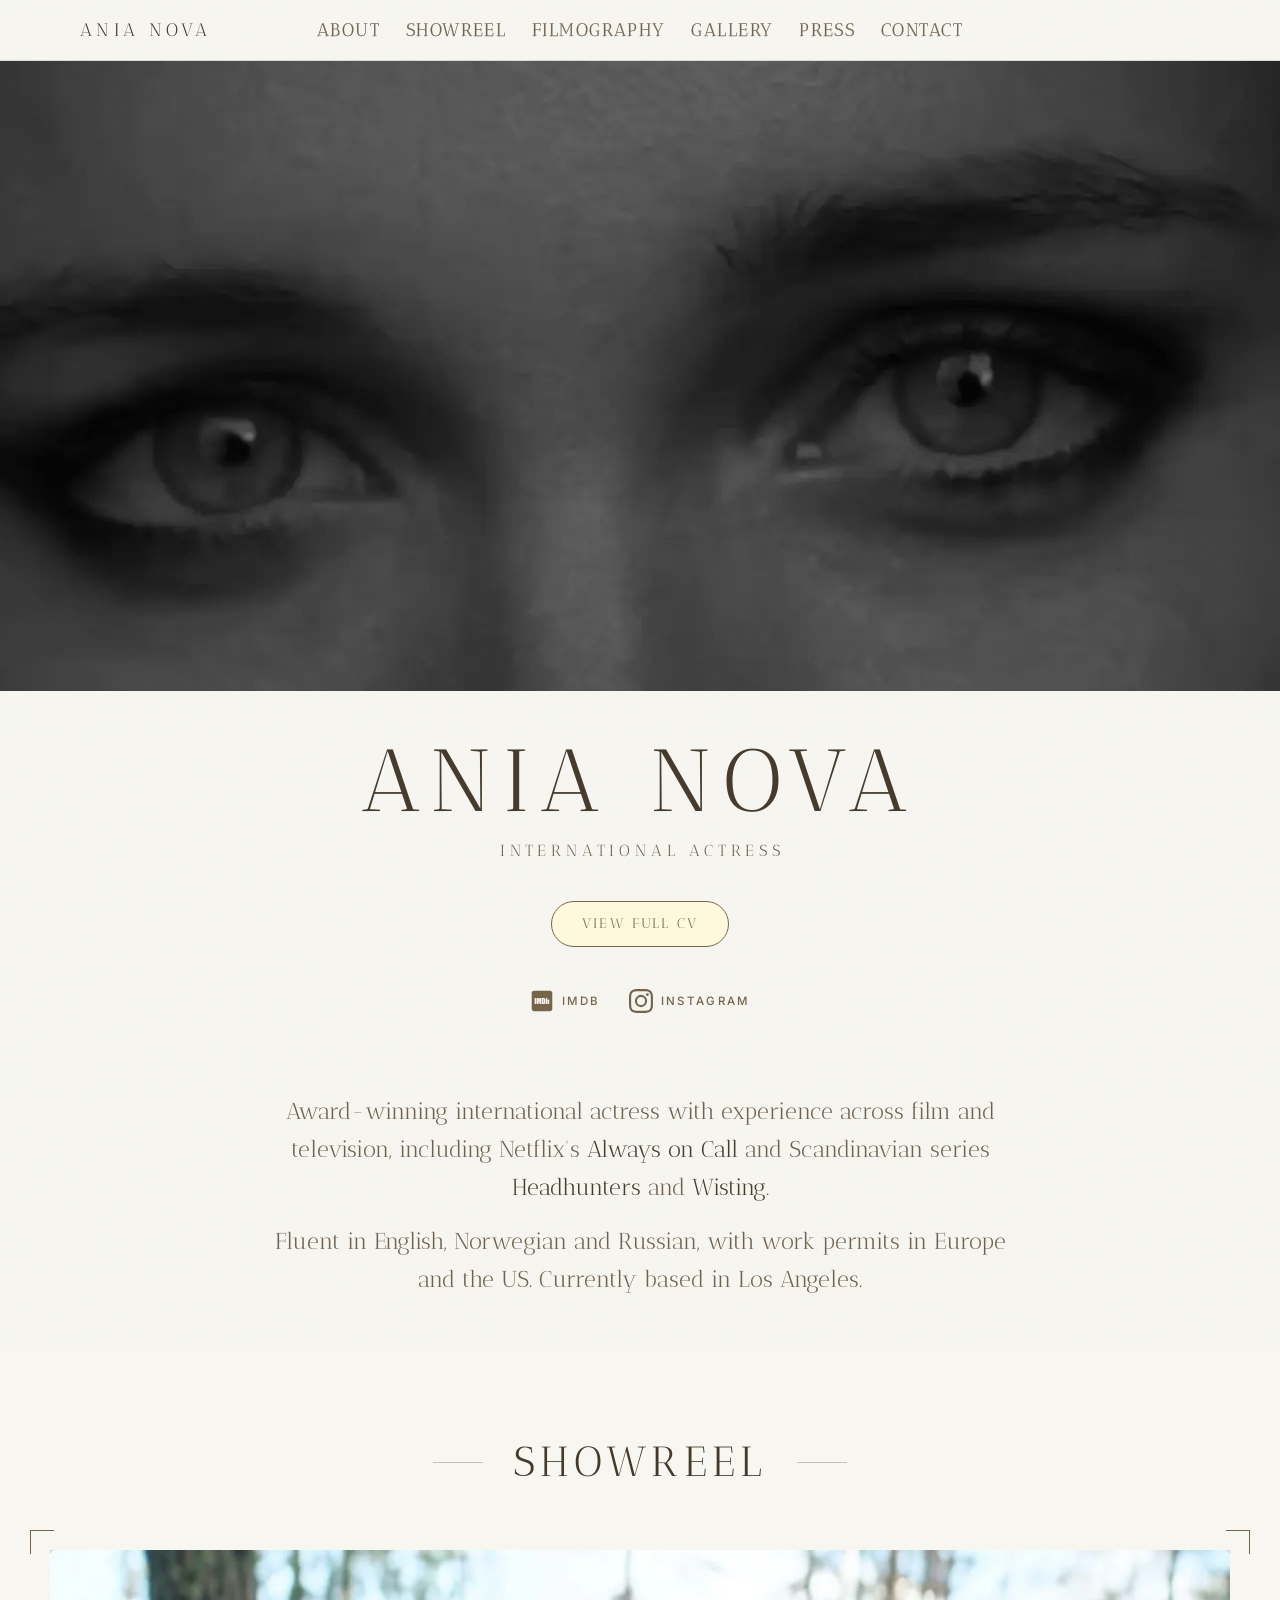
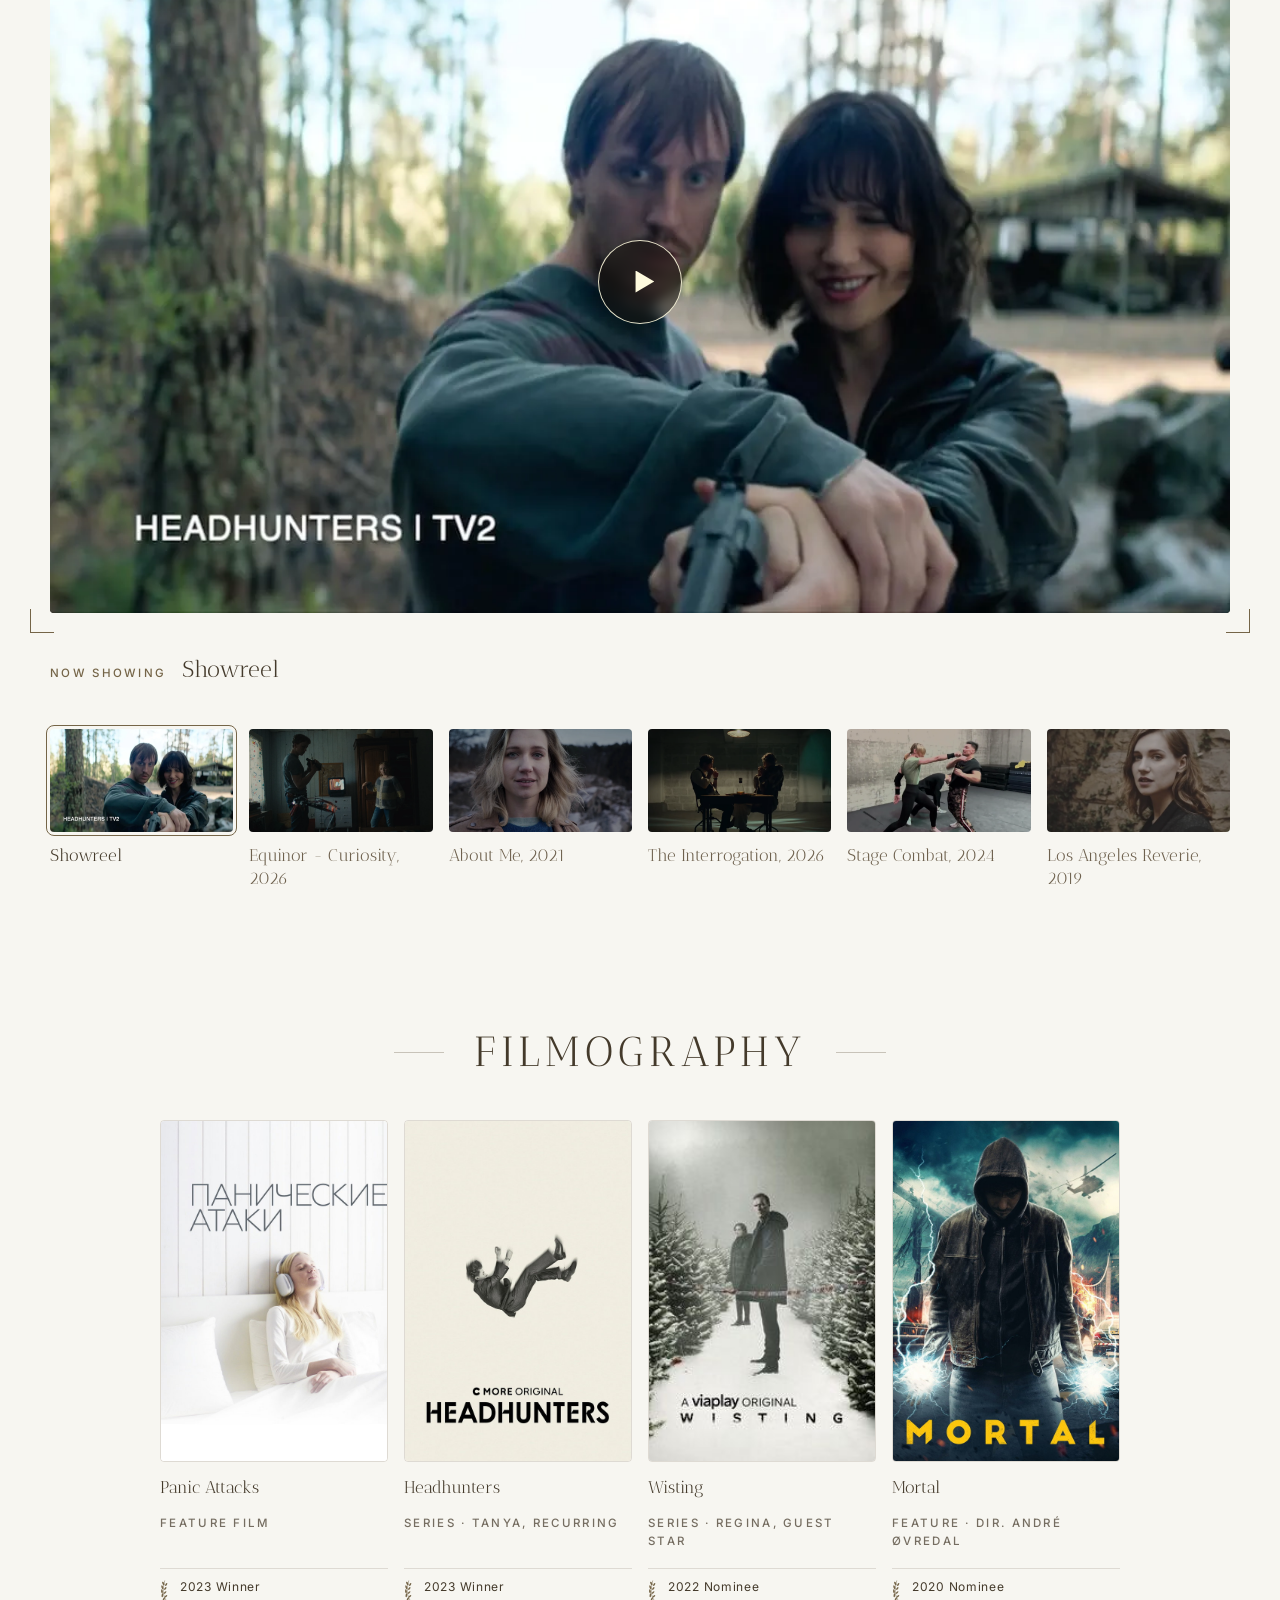
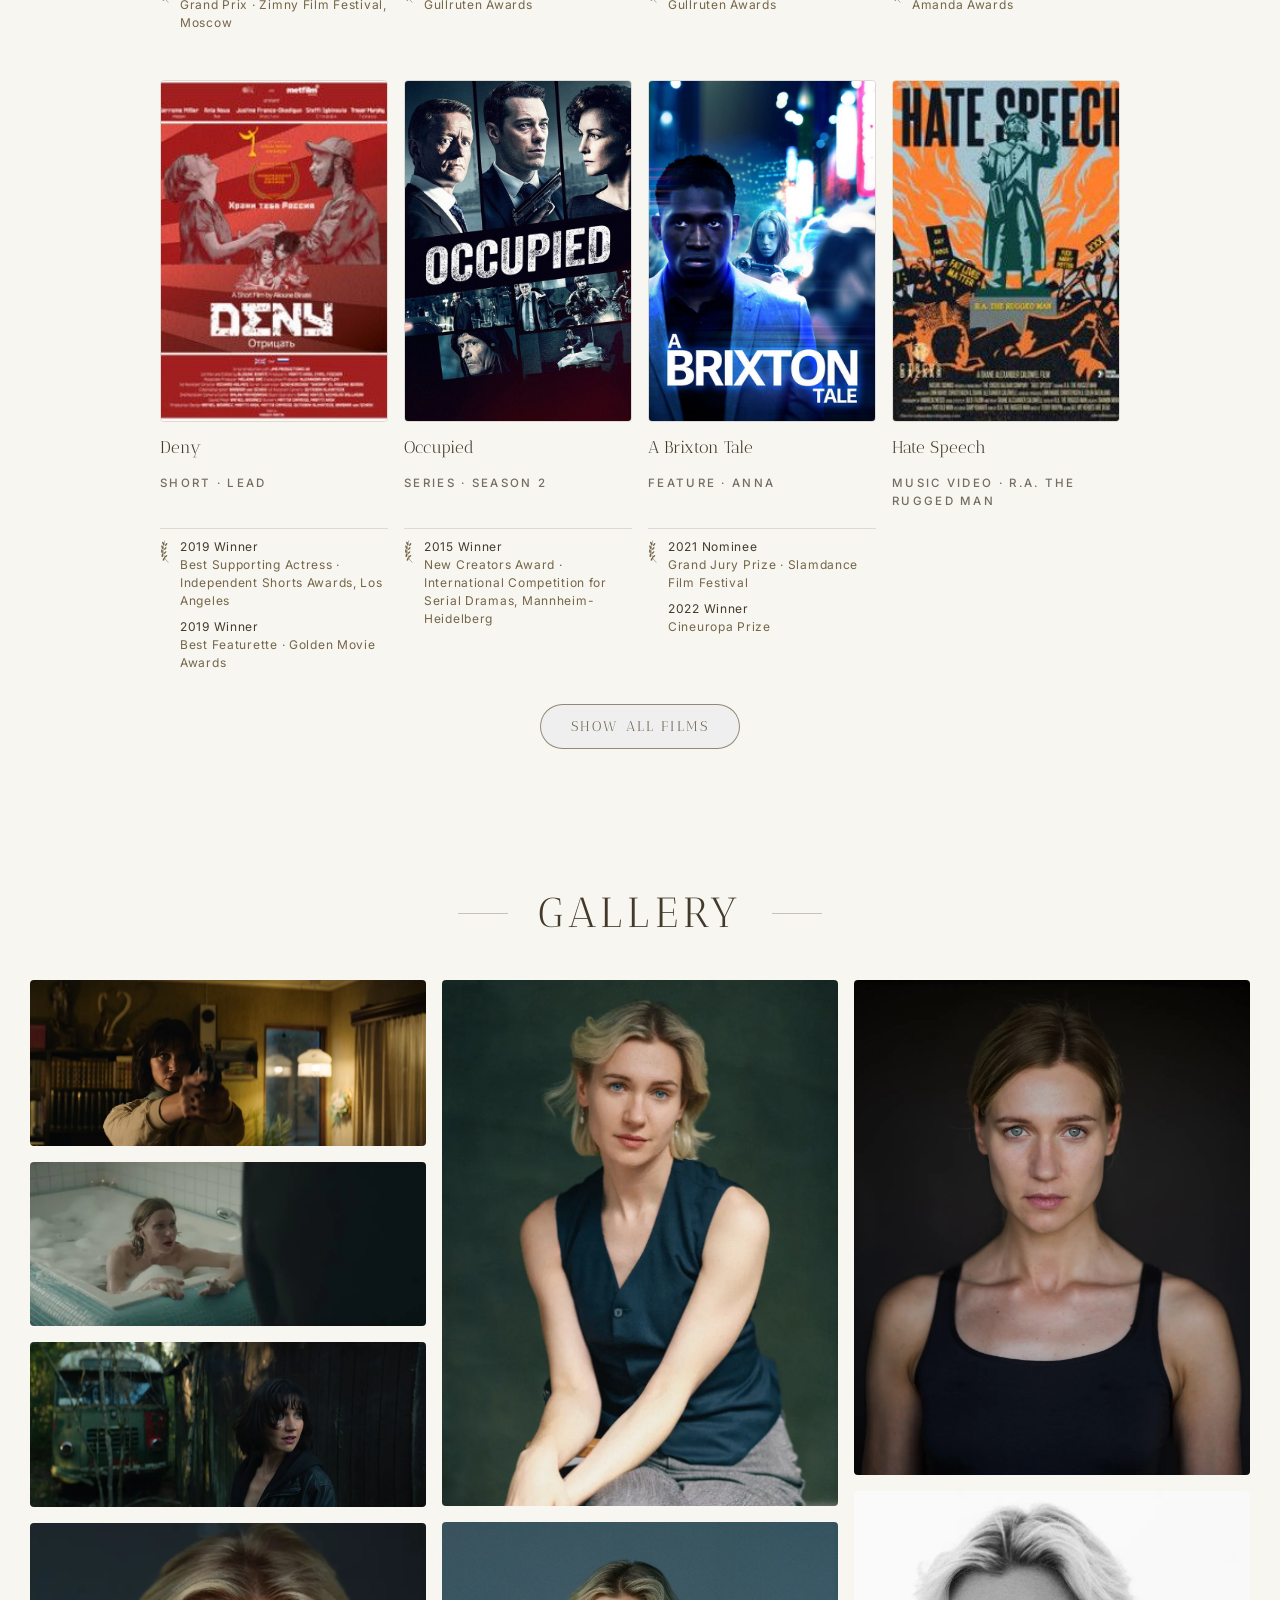
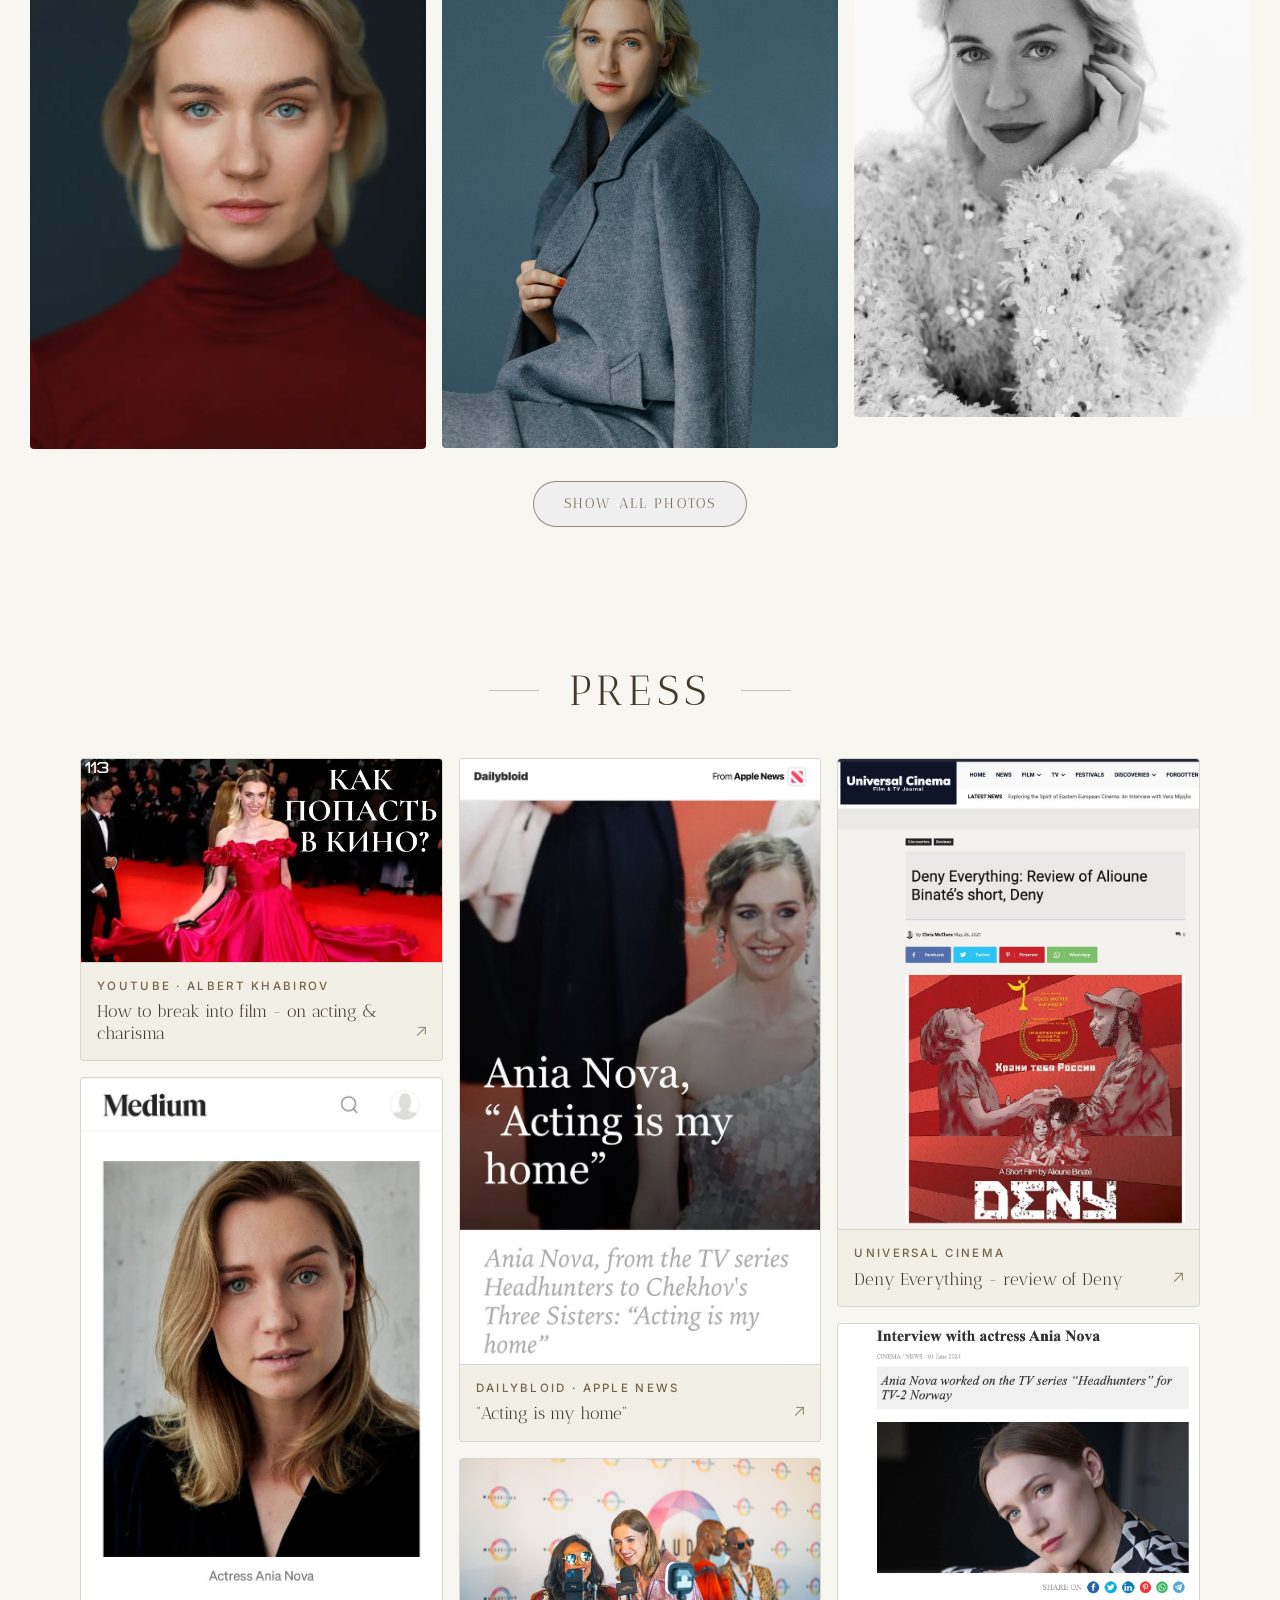
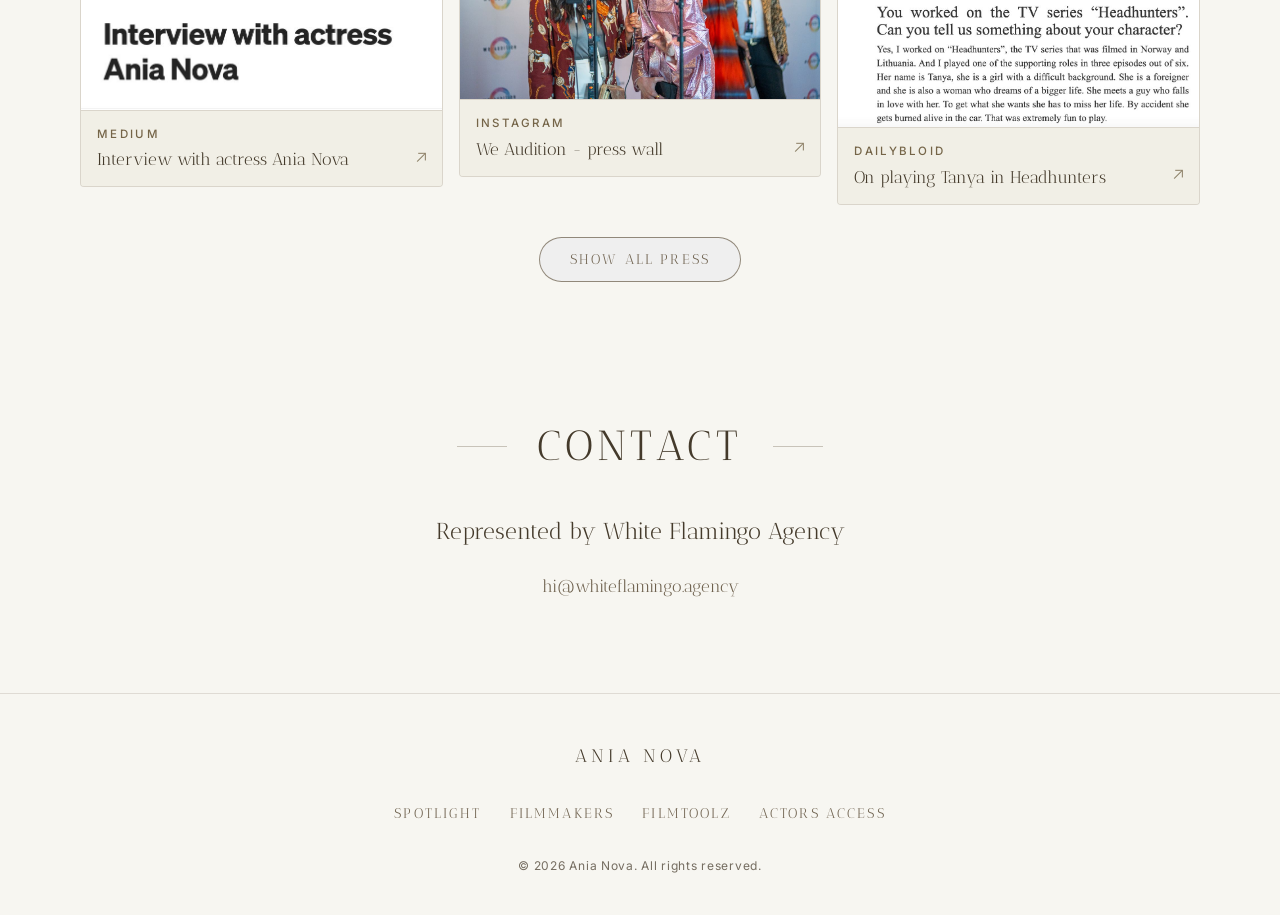
==== commit 92da778c: "New hero video, filmography Show all, gallery and press order, steady gallery layout, updated CV" ====
--- a/index.html
+++ b/index.html
@@ -478,6 +478,9 @@
               </span>
             </a>
           </div>
+          <div class="show-all">
+            <button class="btn btn--ghost show-all__btn" type="button" hidden>Show all films</button>
+          </div>
         </div>
       </section>
 
@@ -489,7 +492,7 @@
           <button class="gallery__item" type="button"><img loading="lazy" src="static/gallery/ania-nova-film-still-aiming-gun.webp" width="1436" height="600" alt="Ania Nova aiming a gun in a dimly lit library - film still" /></button>
           <button class="gallery__item" type="button"><img loading="lazy" src="static/gallery/ania-nova-portrait-green-backdrop.webp" width="800" height="1063" alt="Ania Nova seated portrait against a deep green backdrop" /></button>
           <button class="gallery__item" type="button"><img loading="lazy" src="static/gallery/ania-nova-film-still-bathtub.webp" width="960" height="398" alt="Ania Nova in a bathtub - film still" /></button>
-          <button class="gallery__item" type="button"><img loading="lazy" src="static/gallery/ania-nova-portrait-soft-light.webp" width="800" height="1063" alt="Ania Nova soft-light portrait, hand resting on her cheek" /></button>
+          <button class="gallery__item" type="button"><img loading="lazy" src="static/gallery/ania-nova-portrait-grey-coat.webp" width="1506" height="2000" alt="Ania Nova portrait in a grey wool coat" /></button>
           <button class="gallery__item" type="button"><img loading="lazy" src="static/gallery/ania-nova-headshot-black-tank.webp" width="1280" height="1600" alt="Ania Nova headshot in a black tank top against a dark backdrop" /></button>
           <button class="gallery__item" type="button"><img loading="lazy" src="static/gallery/ania-nova-film-still-forest.webp" width="1436" height="600" alt="Ania Nova in a forest beside an abandoned bus - film still" /></button>
           <button class="gallery__item" type="button"><img loading="lazy" src="static/gallery/ania-nova-portrait-black-and-white.webp" width="800" height="1063" alt="Black-and-white portrait of Ania Nova in a textured knit" /></button>
@@ -506,7 +509,7 @@
           <button class="gallery__item" type="button"><img loading="lazy" src="static/gallery/ania-nova-film-still-interrogation-room.webp" width="1920" height="1280" alt="Interrogation room scene with Ania Nova - film still" /></button>
           <button class="gallery__item" type="button"><img loading="lazy" src="static/gallery/ania-nova-film-still-aquarium-bar.webp" width="1849" height="889" alt="Ania Nova at an aquarium bar under red light - film still" /></button>
           <button class="gallery__item" type="button"><img loading="lazy" src="static/gallery/ania-nova-vgtv-av-med-maska.webp" width="1252" height="1247" alt="Ania Nova on VGTV's Av med maska" /></button>
-          <button class="gallery__item" type="button"><img loading="lazy" src="static/gallery/ania-nova-portrait-grey-coat.webp" width="1506" height="2000" alt="Ania Nova portrait in a grey wool coat" /></button>
+          <button class="gallery__item" type="button"><img loading="lazy" src="static/gallery/ania-nova-portrait-soft-light.webp" width="800" height="1063" alt="Ania Nova soft-light portrait, hand resting on her cheek" /></button>
         </div>
         <div class="show-all">
           <button class="btn btn--ghost show-all__btn" type="button" hidden>Show all photos</button>
@@ -543,25 +546,25 @@
               <img loading="lazy" src="static/press/ania-nova-universal-cinema-deny-review.jpg" width="898" height="1171" alt="" />
               <div class="press-card__label"><span class="press-card__outlet">Universal Cinema</span><h3 class="press-card__title">Deny Everything - review of Deny</h3></div>
             </a>
+            <a class="press-card" href="https://www.instagram.com/p/C7FEp3TJ0QE/?hl=en" target="_blank" rel="noopener noreferrer">
+              <img loading="lazy" src="static/press/ania-nova-we-audition-press-wall.jpg" width="1280" height="855" alt="" />
+              <div class="press-card__label"><span class="press-card__outlet">Instagram</span><h3 class="press-card__title">We Audition - press wall</h3></div>
+            </a>
+            <a class="press-card" href="https://www.dailybloid.com/news/interview-with-actress-ania-nova-new-movie" target="_blank" rel="noopener noreferrer">
+              <img loading="lazy" src="static/press/ania-nova-dailybloid-interview-headhunters.jpg" width="1097" height="1227" alt="" />
+              <div class="press-card__label"><span class="press-card__outlet">Dailybloid</span><h3 class="press-card__title">On playing Tanya in Headhunters</h3></div>
+            </a>
+            <a class="press-card" href="https://youtu.be/sfCCz_wmGso?si=q2KtZZb4jDcFLSXA" target="_blank" rel="noopener noreferrer">
+              <img loading="lazy" src="static/videos/ania-nova-interview-oslo-2018.webp" width="1280" height="720" alt="" />
+              <div class="press-card__label"><span class="press-card__outlet">YouTube</span><h3 class="press-card__title">Interview with actress Ania Nova - Oslo 2018</h3></div>
+            </a>
+            <a class="press-card" href="https://apple.news/AExZWTBQUTXGRro47r0AOOw" target="_blank" rel="noopener noreferrer">
+              <img loading="lazy" src="static/press/ania-nova-three-sisters-poster.jpg" width="908" height="1280" alt="" />
+              <div class="press-card__label"><span class="press-card__outlet">Apple News</span><h3 class="press-card__title">From Headhunters to Chekhov's Three Sisters</h3></div>
+            </a>
             <a class="press-card" href="https://youtu.be/hZvH9u98zgw?si=ymjQbpvPQ9-geVkL" target="_blank" rel="noopener noreferrer">
               <img loading="lazy" src="static/press/ania-nova-youtube-interview-russian.jpg" width="795" height="574" alt="" />
               <div class="press-card__label"><span class="press-card__outlet">YouTube</span><h3 class="press-card__title">An actress in Norway - interview (Russian)</h3></div>
-            </a>
-            <a class="press-card" href="https://www.dailybloid.com/news/interview-with-actress-ania-nova-new-movie" target="_blank" rel="noopener noreferrer">
-              <img loading="lazy" src="static/press/ania-nova-dailybloid-interview-headhunters.jpg" width="1097" height="1227" alt="" />
-              <div class="press-card__label"><span class="press-card__outlet">Dailybloid</span><h3 class="press-card__title">On playing Tanya in Headhunters</h3></div>
-            </a>
-            <a class="press-card" href="https://youtu.be/sfCCz_wmGso?si=q2KtZZb4jDcFLSXA" target="_blank" rel="noopener noreferrer">
-              <img loading="lazy" src="static/videos/ania-nova-interview-oslo-2018.webp" width="1280" height="720" alt="" />
-              <div class="press-card__label"><span class="press-card__outlet">YouTube</span><h3 class="press-card__title">Interview with actress Ania Nova - Oslo 2018</h3></div>
-            </a>
-            <a class="press-card" href="https://apple.news/AExZWTBQUTXGRro47r0AOOw" target="_blank" rel="noopener noreferrer">
-              <img loading="lazy" src="static/press/ania-nova-three-sisters-poster.jpg" width="908" height="1280" alt="" />
-              <div class="press-card__label"><span class="press-card__outlet">Apple News</span><h3 class="press-card__title">From Headhunters to Chekhov's Three Sisters</h3></div>
-            </a>
-            <a class="press-card" href="https://www.instagram.com/p/C7FEp3TJ0QE/?hl=en" target="_blank" rel="noopener noreferrer">
-              <img loading="lazy" src="static/press/ania-nova-we-audition-press-wall.jpg" width="1280" height="855" alt="" />
-              <div class="press-card__label"><span class="press-card__outlet">Instagram</span><h3 class="press-card__title">We Audition - press wall</h3></div>
             </a>
             <a class="press-card" href="https://www.instagram.com/p/C7FEp3TJ0QE/?hl=en" target="_blank" rel="noopener noreferrer">
               <img loading="lazy" src="static/press/ania-nova-we-audition-red-carpet.jpg" width="1024" height="1280" alt="" />
--- a/styles.css
+++ b/styles.css
@@ -971,7 +971,7 @@
   filter: brightness(1.06);
 }
 
-/* "Show all" under the gallery and press collages; the rest slides down */
+/* "Show all" under the filmography, gallery and press; the rest slides down */
 .show-all {
   display: flex;
   justify-content: center;
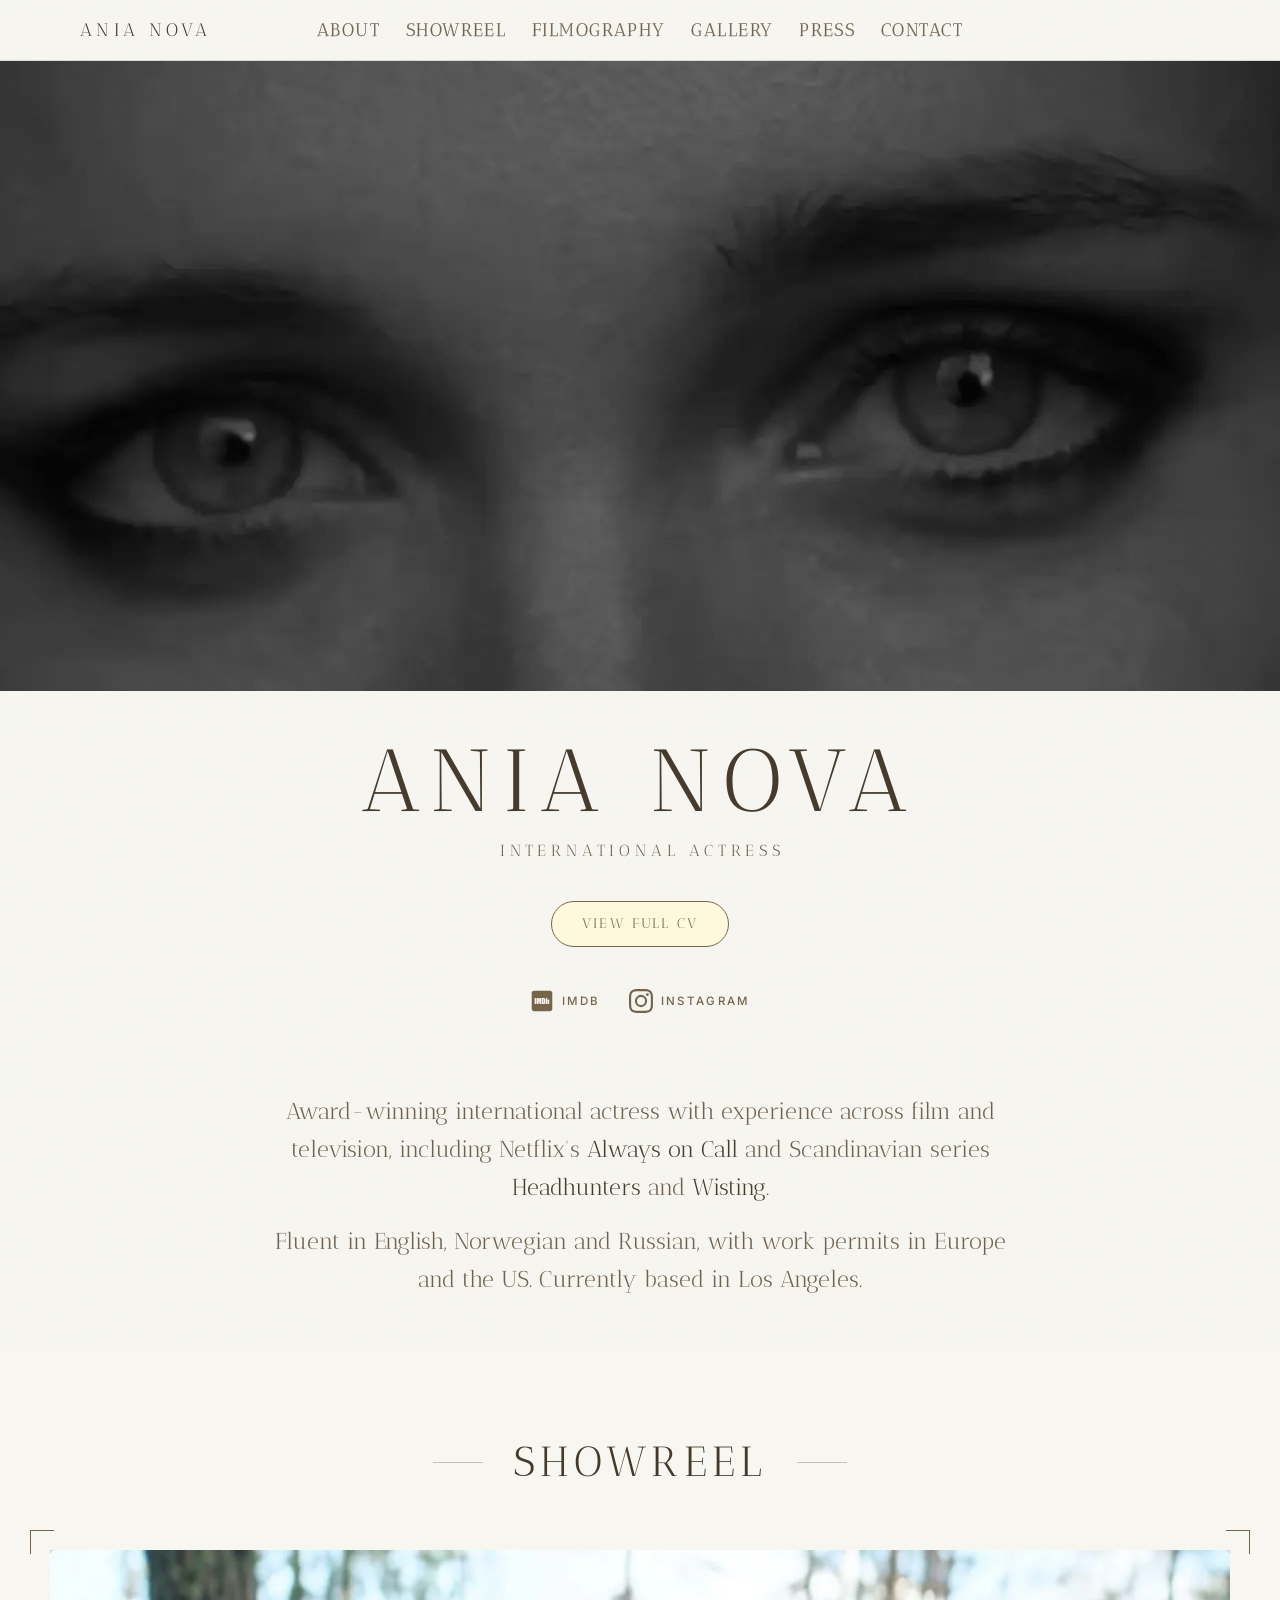
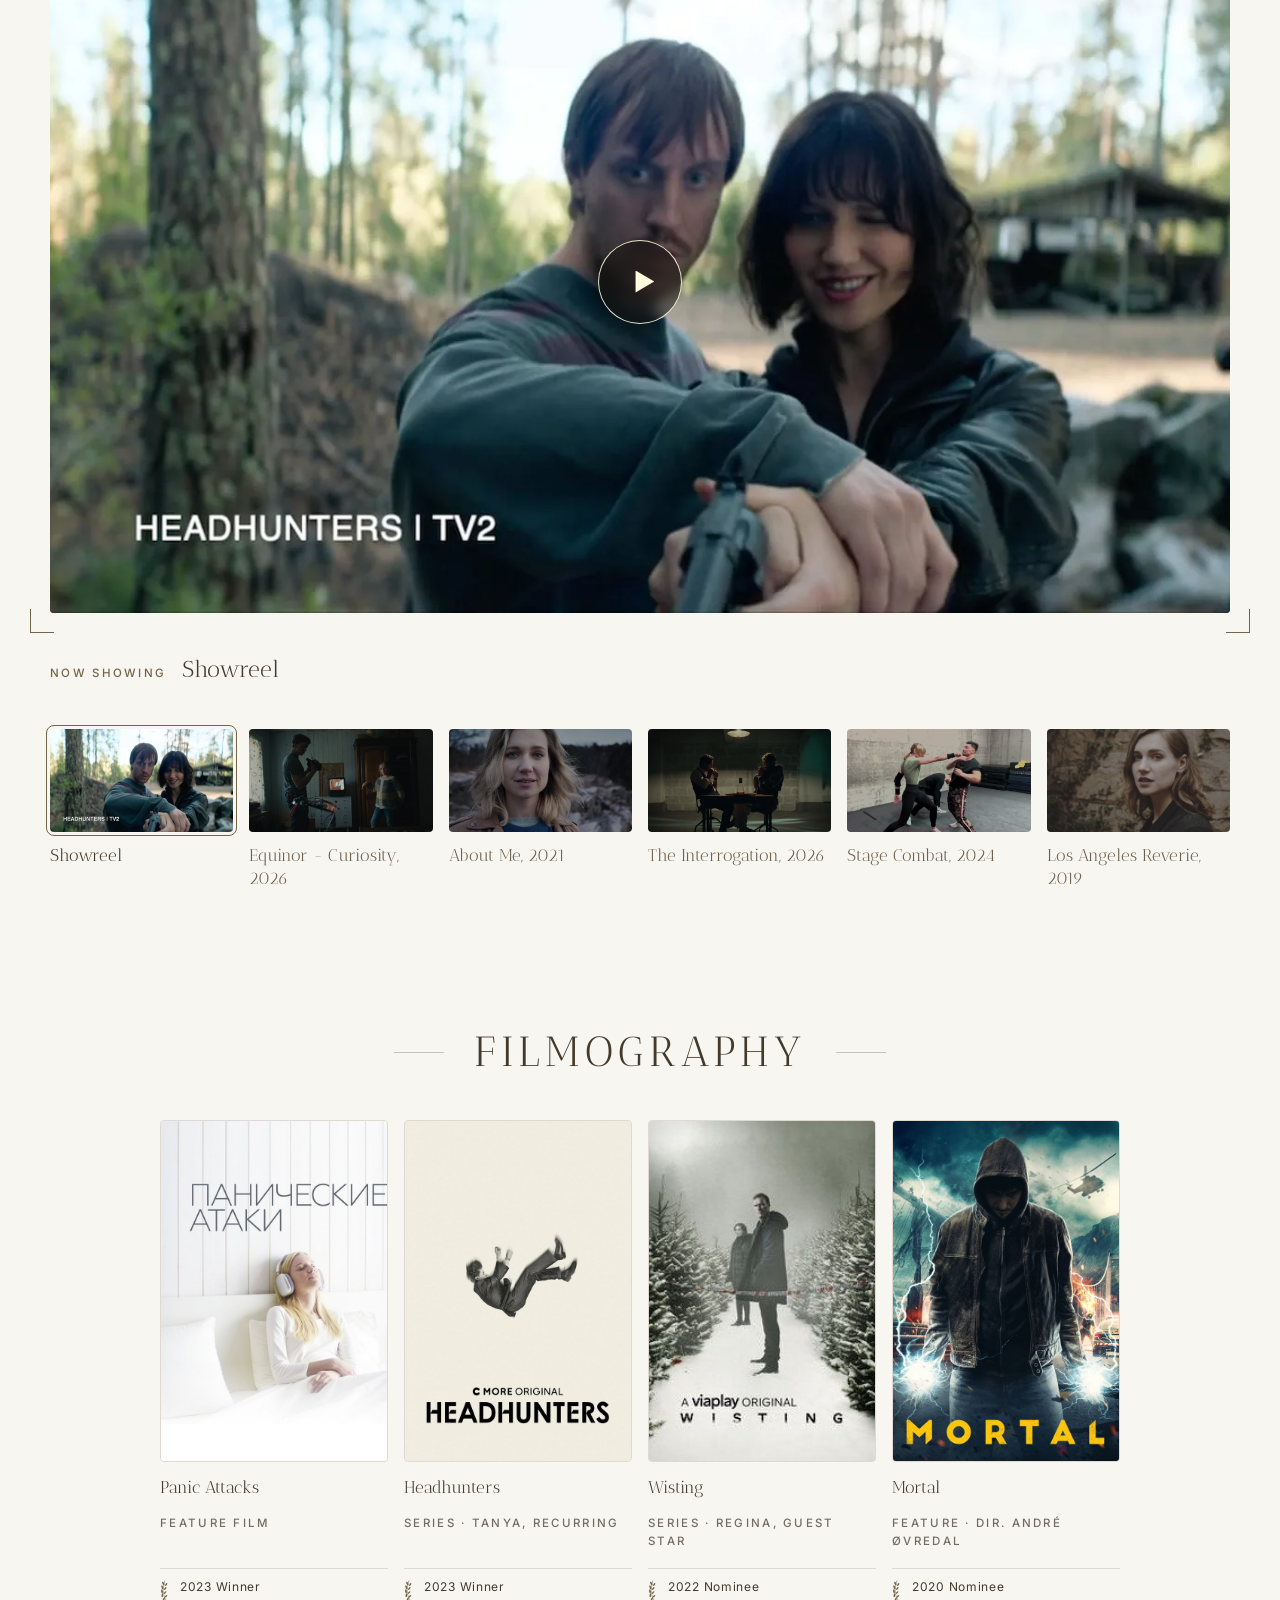
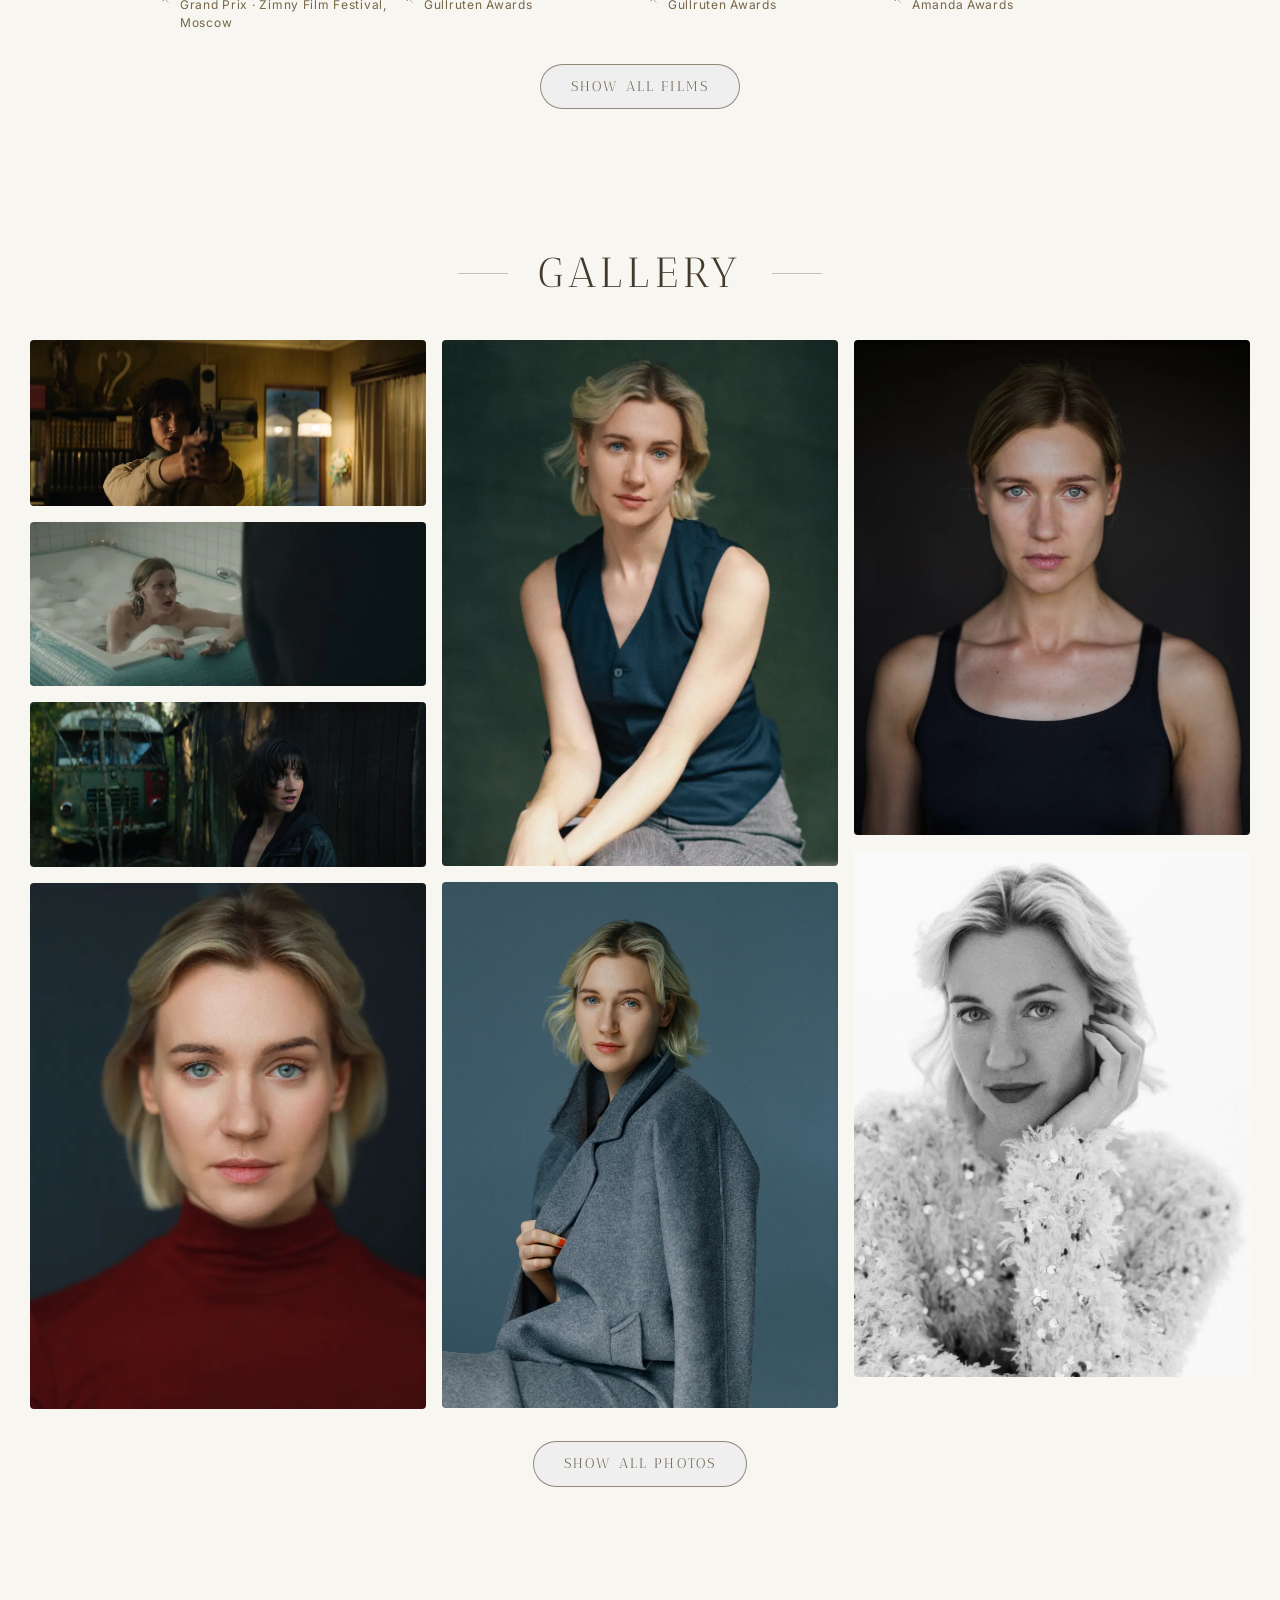
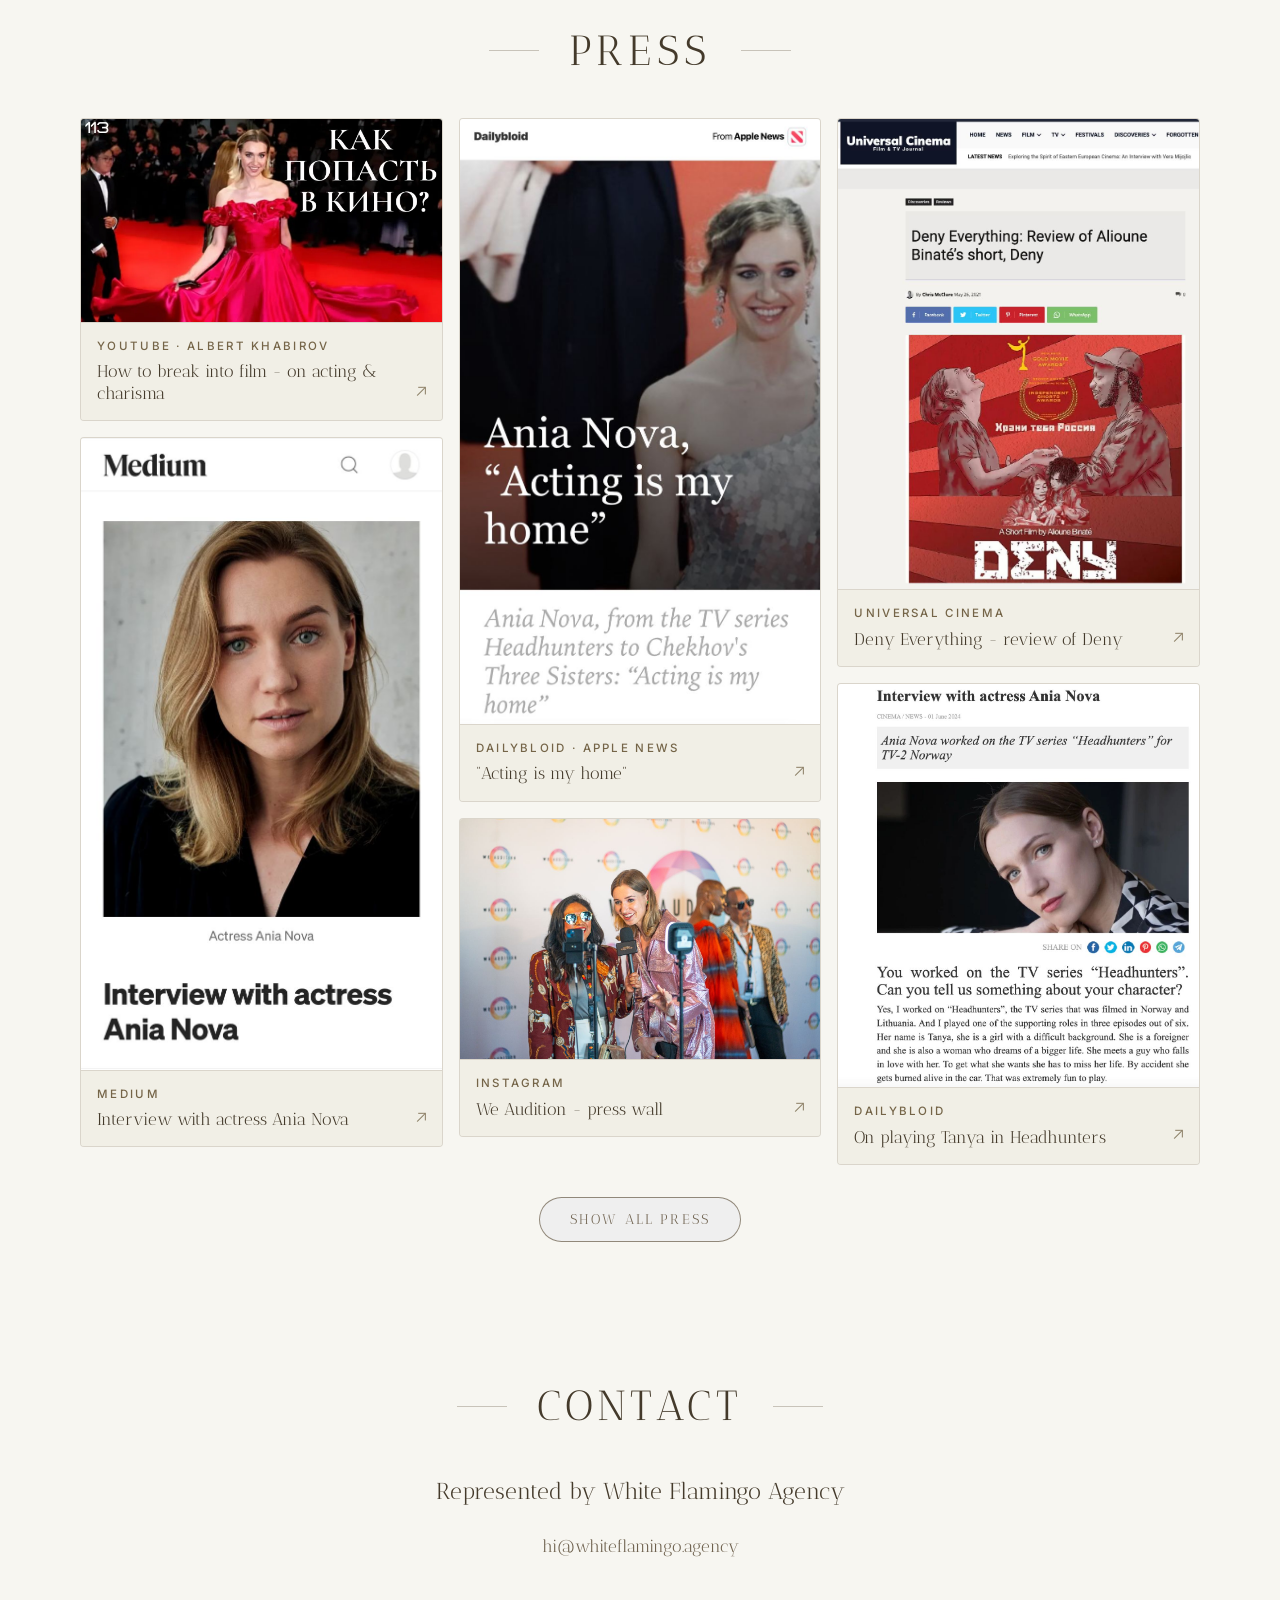
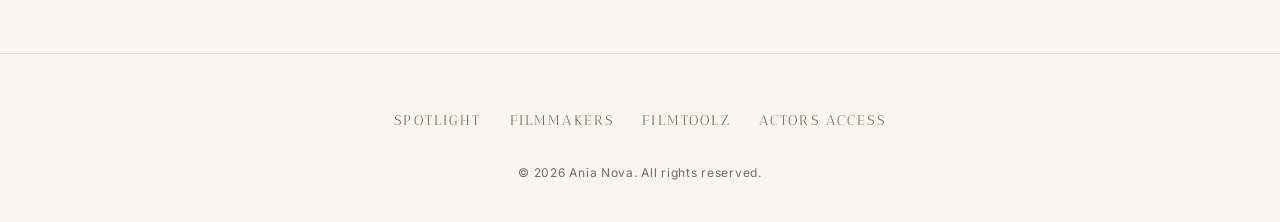
==== commit aa90929d: "New compressed hero video, one-row filmography with swapped films, footer wordmark removed" ====
--- a/index.html
+++ b/index.html
@@ -425,10 +425,17 @@
                 </span>
               </span>
             </a>
-            <a class="film" href="https://www.imdb.com/title/tt13397550" target="_blank" rel="noopener noreferrer">
-              <img src="static/posters/ania-nova-hate-speech.jpg" width="200" height="300" loading="lazy" alt="Hate Speech poster - Ania Nova filmography" />
-              <h3 class="film__title">Hate Speech</h3>
-              <span class="film__meta">Music video · R.A. the Rugged Man</span>
+            <a class="film" href="https://www.imdb.com/title/tt5093770" target="_blank" rel="noopener noreferrer">
+              <img src="static/posters/ania-nova-where-is-she-now.jpg" width="200" height="300" loading="lazy" alt="Where Is She Now? poster - Ania Nova filmography" />
+              <h3 class="film__title">Where Is She Now?</h3>
+              <span class="film__meta">Feature · Documentary</span>
+              <span class="film__award">
+                <svg class="film__laurel" viewBox="0 0 24 48" aria-hidden="true"><use href="#laurel" /></svg>
+                <span>
+                  <span class="film__award-line">Award-winning documentary</span>
+                  <span class="film__award-line">26 wins · 21 nominations</span>
+                </span>
+              </span>
             </a>
             <a class="film" href="https://www.imdb.com/title/tt7510948" target="_blank" rel="noopener noreferrer">
               <img src="static/posters/ania-nova-melk.jpg" width="200" height="300" loading="lazy" alt="Melk poster - Ania Nova filmography" />
@@ -465,17 +472,10 @@
                 </span>
               </span>
             </a>
-            <a class="film" href="https://www.imdb.com/title/tt5093770" target="_blank" rel="noopener noreferrer">
-              <img src="static/posters/ania-nova-where-is-she-now.jpg" width="200" height="300" loading="lazy" alt="Where Is She Now? poster - Ania Nova filmography" />
-              <h3 class="film__title">Where Is She Now?</h3>
-              <span class="film__meta">Feature · Documentary</span>
-              <span class="film__award">
-                <svg class="film__laurel" viewBox="0 0 24 48" aria-hidden="true"><use href="#laurel" /></svg>
-                <span>
-                  <span class="film__award-line">Award-winning documentary</span>
-                  <span class="film__award-line">26 wins · 21 nominations</span>
-                </span>
-              </span>
+            <a class="film" href="https://www.imdb.com/title/tt13397550" target="_blank" rel="noopener noreferrer">
+              <img src="static/posters/ania-nova-hate-speech.jpg" width="200" height="300" loading="lazy" alt="Hate Speech poster - Ania Nova filmography" />
+              <h3 class="film__title">Hate Speech</h3>
+              <span class="film__meta">Music video · R.A. the Rugged Man</span>
             </a>
           </div>
           <div class="show-all">
@@ -600,7 +600,6 @@
 
     <footer class="site-footer">
       <div class="container">
-        <p class="site-footer__brand">Ania Nova</p>
         <nav class="site-footer__links" aria-label="Profiles">
           <a href="https://www.spotlight.com/0011-4532-8639" target="_blank" rel="noopener noreferrer">Spotlight</a>
           <a href="https://www.filmmakers.eu/actors/ania-nova" target="_blank" rel="noopener noreferrer">Filmmakers</a>
--- a/styles.css
+++ b/styles.css
@@ -268,8 +268,7 @@
 }
 
 /* Her name as a wordmark, header and footer */
-.brand,
-.site-footer__brand {
+.brand {
   font-family: var(--font-serif);
   font-size: var(--text-wordmark);
   font-weight: 400;
@@ -1314,16 +1313,11 @@
   text-align: center;
 }
 
-.site-footer__brand {
-  color: var(--ink);
-}
-
 .site-footer__links {
   display: flex;
   flex-wrap: wrap;
   justify-content: center;
   gap: 0.4rem 2.8rem;
-  margin-top: 2.4rem;
 }
 
 .site-footer__links a {
